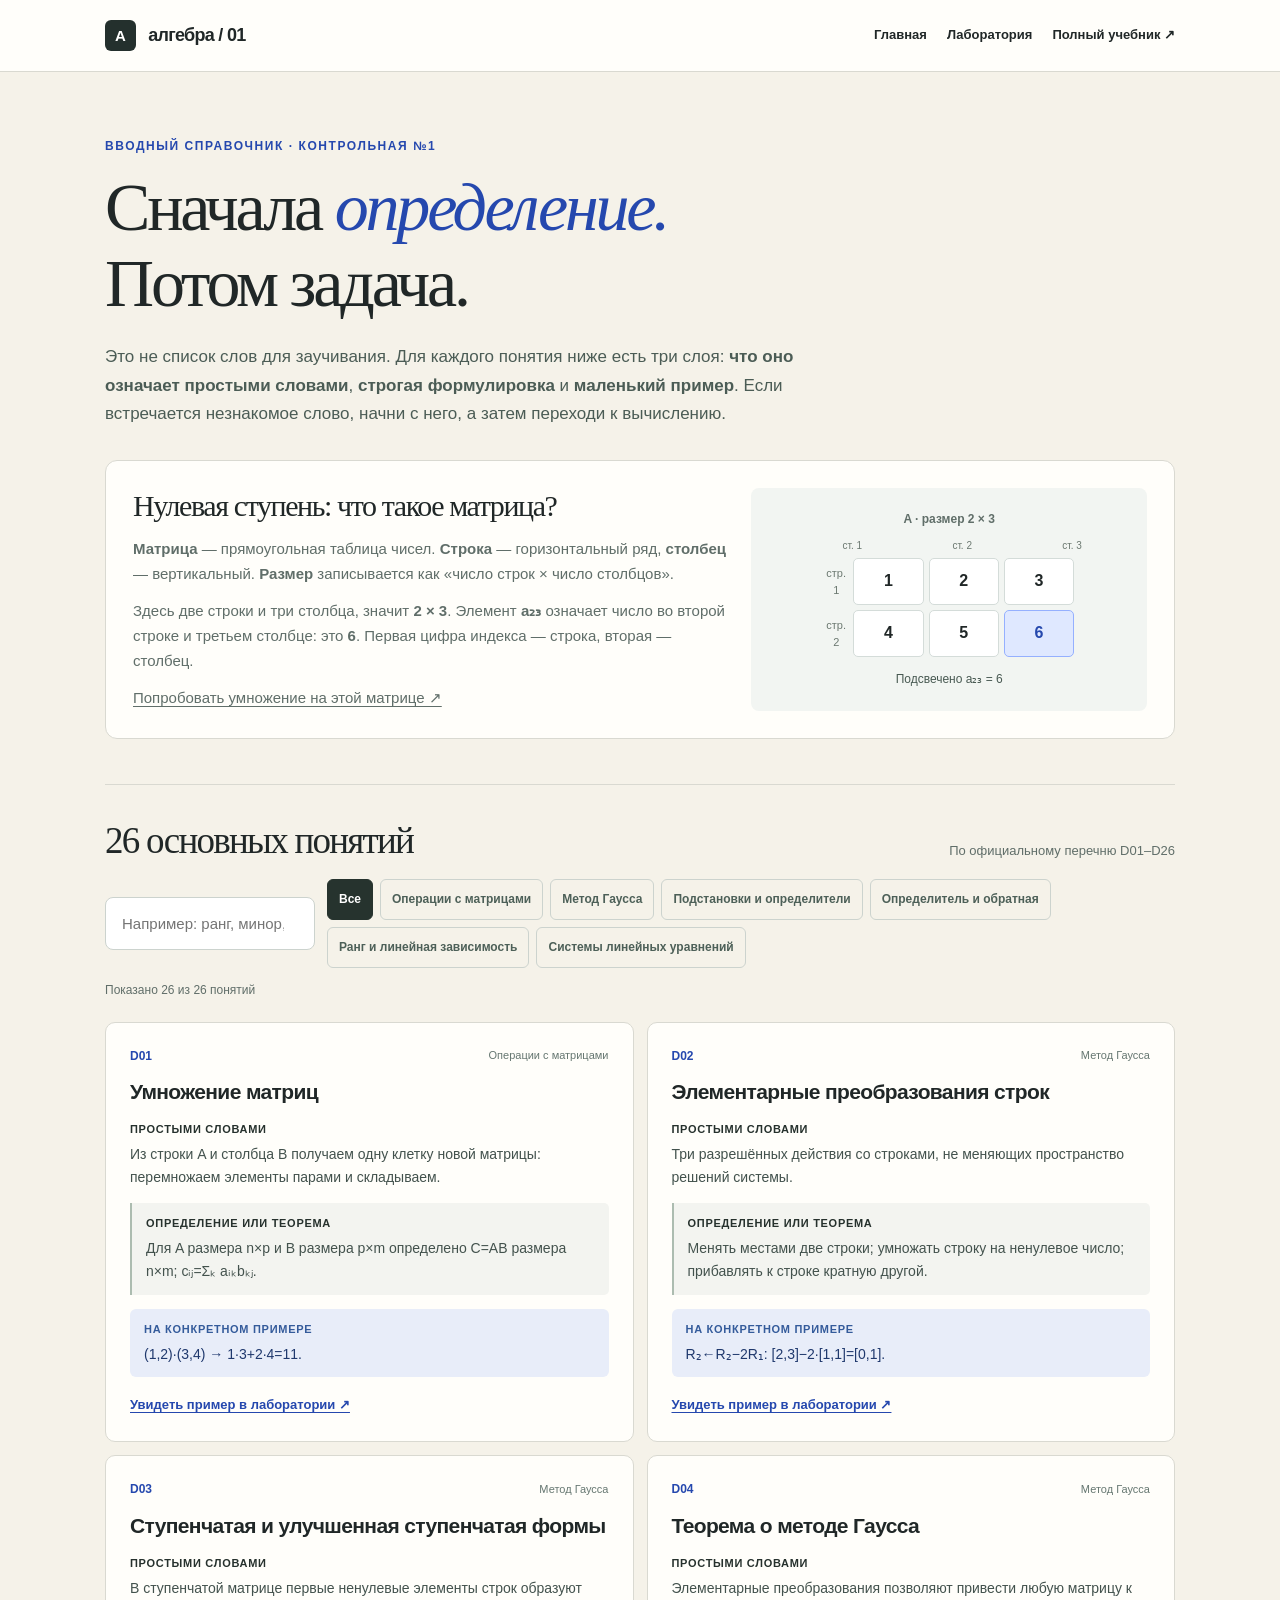
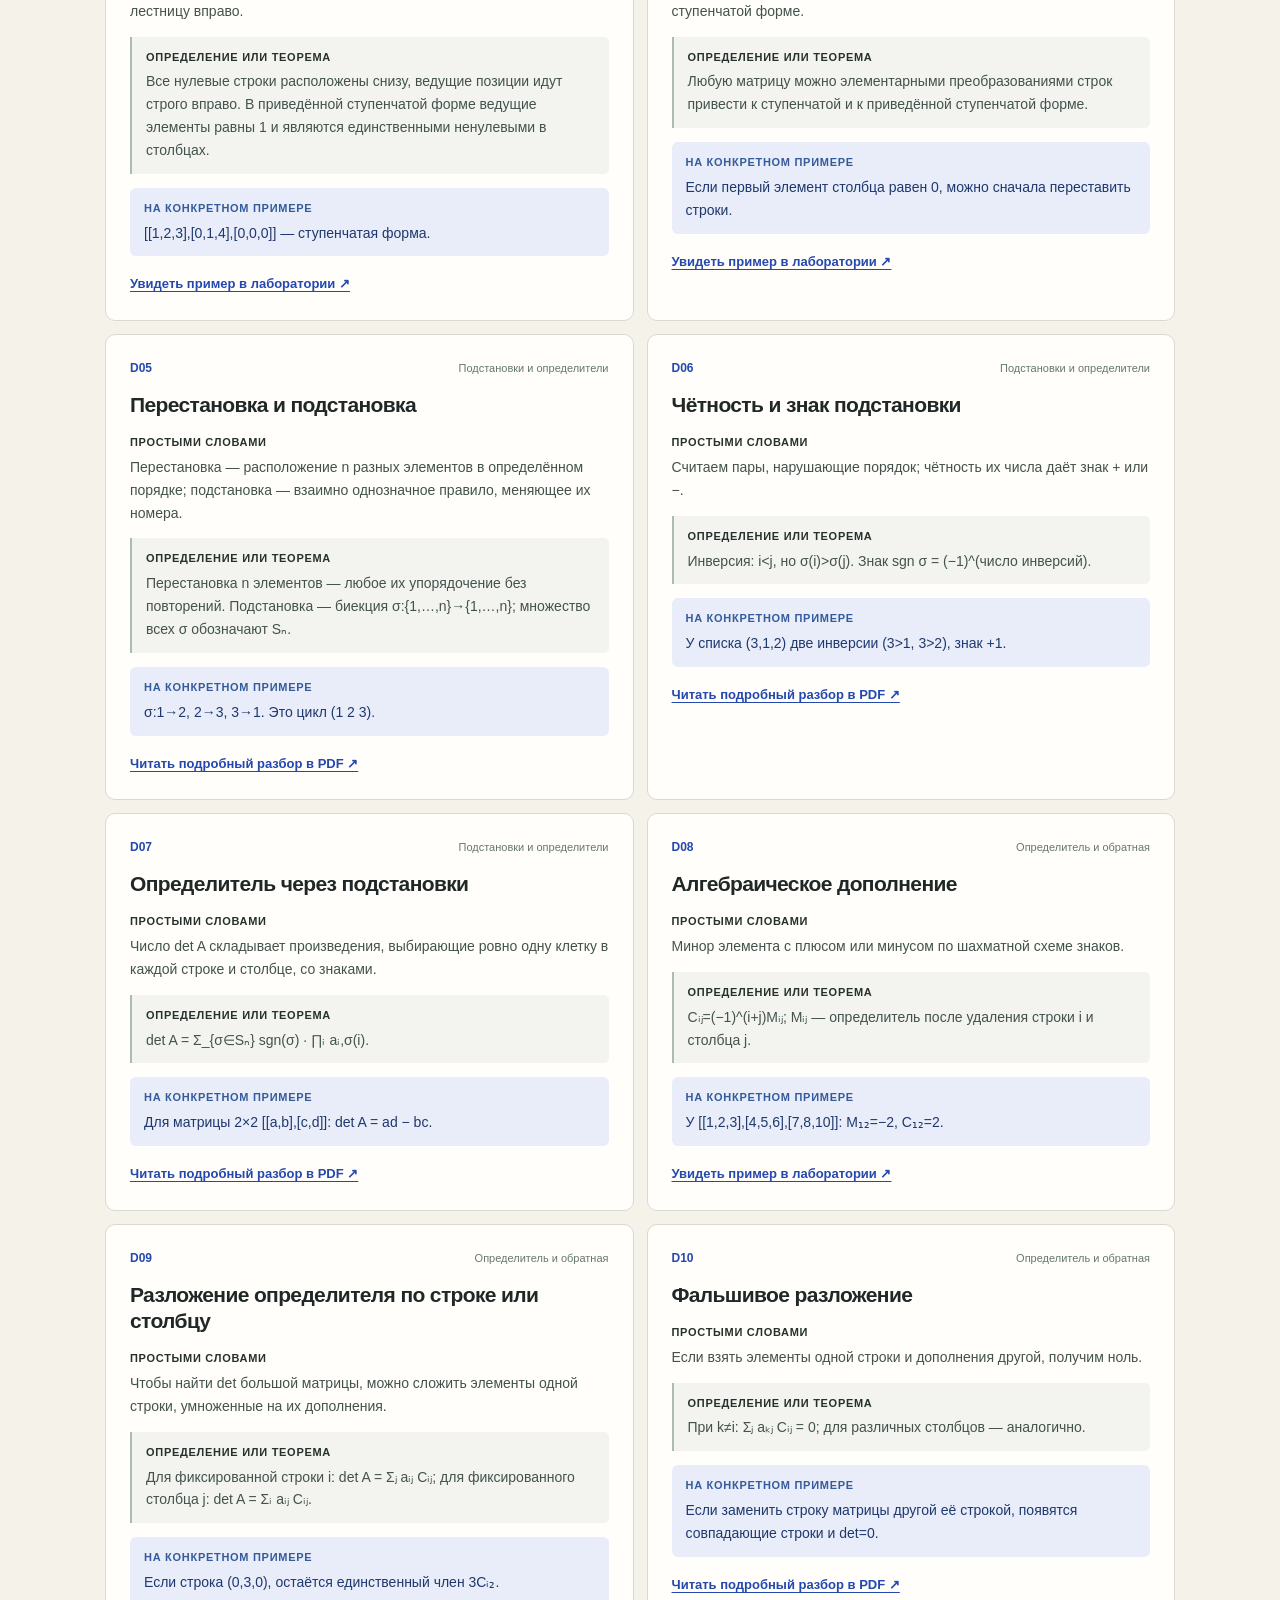
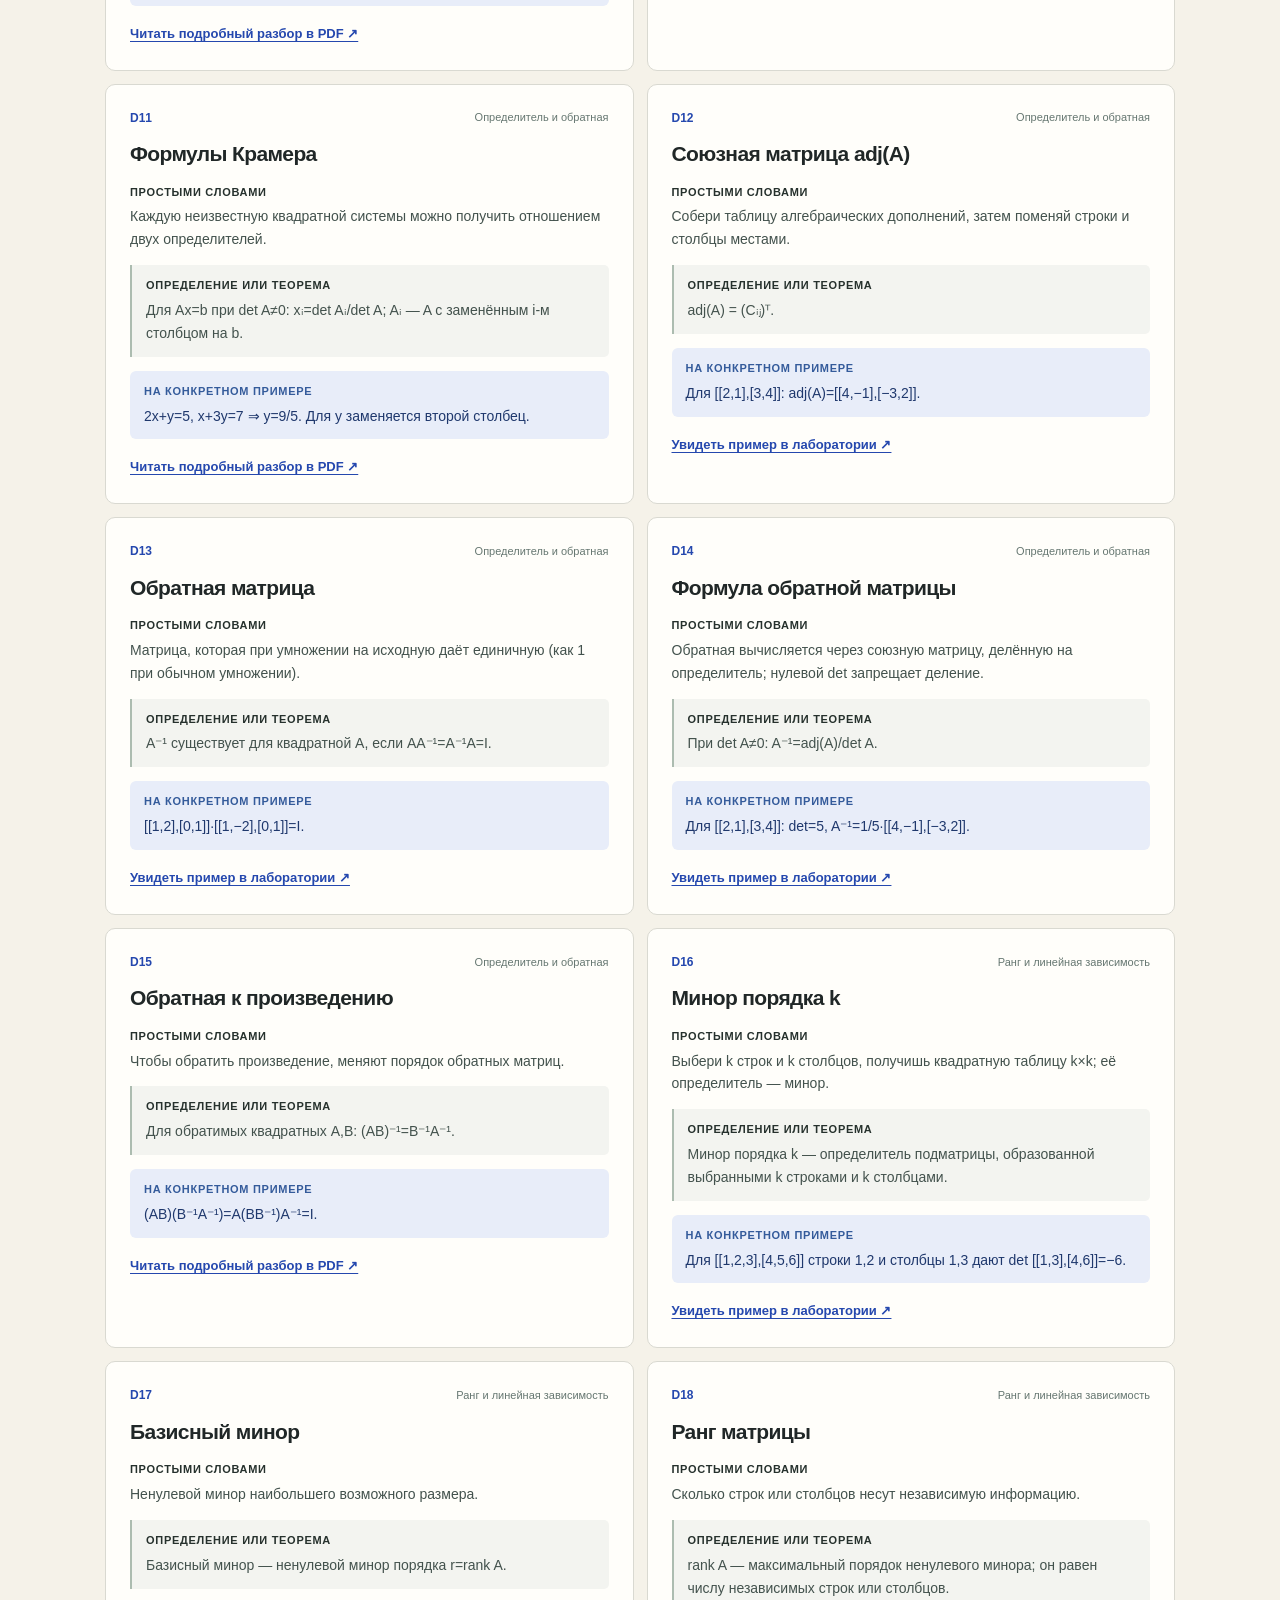
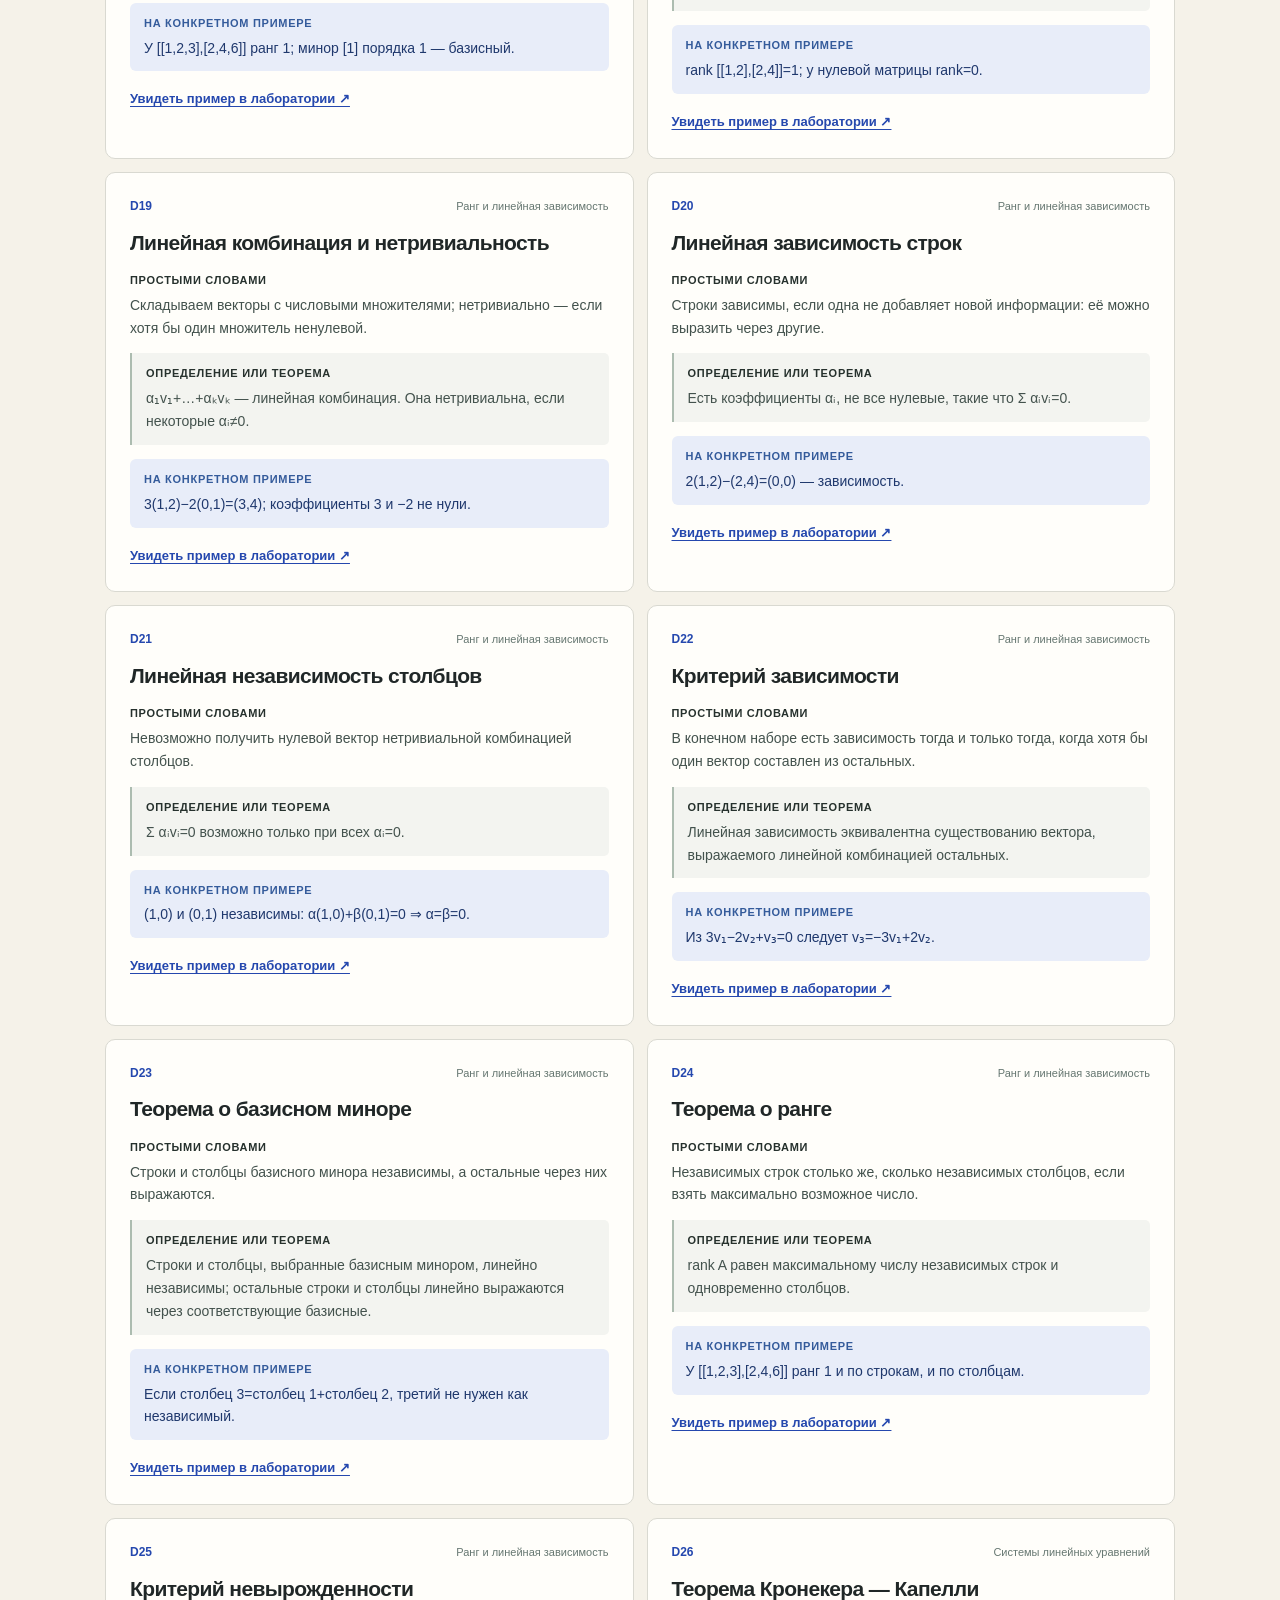
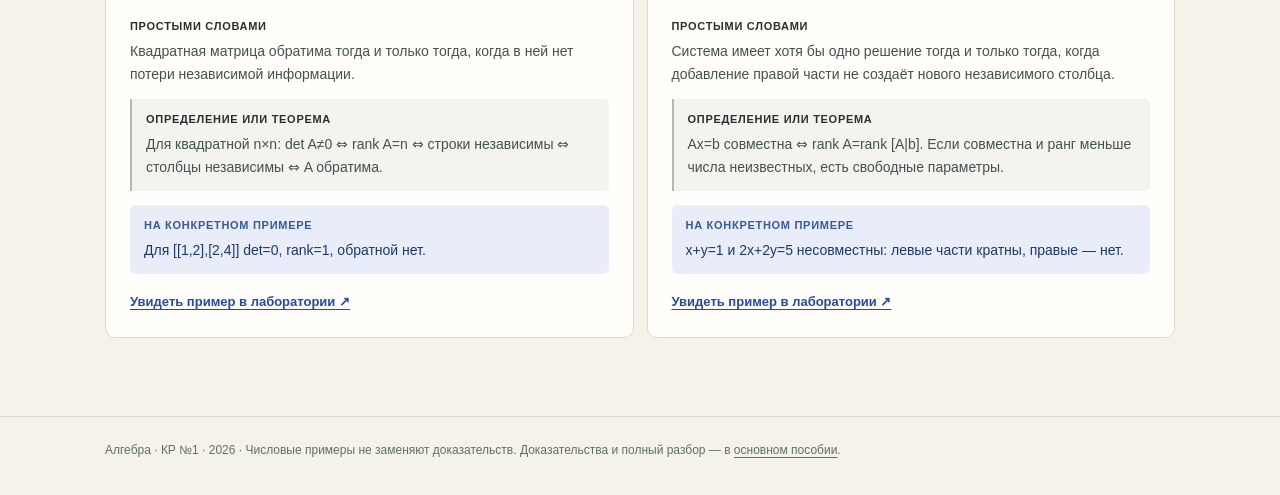
==== definitions.html @ 0fec8d2f "Teach definitions before examples in every algebra lesson" ====
<!doctype html>
<html lang="ru">
<head>
<meta charset="utf-8">
<meta name="viewport" content="width=device-width,initial-scale=1">
<meta name="theme-color" content="#f5f2e9">
<meta name="description" content="26 определений к первой контрольной по алгебре: строгие формулировки, простые объяснения, числовые примеры и ссылки на интерактивные упражнения.">
<title>26 определений по алгебре · Наглядно</title>
<link rel="icon" href="./favicon.svg" type="image/svg+xml">
<style>
:root{--bg:#f5f2e9;--paper:#fffefa;--ink:#202727;--muted:#606e69;--line:#d9d9d1;--blue:#2548ae}
*{box-sizing:border-box}html{scroll-behavior:smooth;scroll-padding-top:25px}body{margin:0;background:var(--bg);color:var(--ink);font:16px/1.55 -apple-system,BlinkMacSystemFont,"Segoe UI",Arial,sans-serif;-webkit-font-smoothing:antialiased}
a{color:inherit;text-underline-offset:3px}button,input{font:inherit}button:focus-visible,input:focus-visible,a:focus-visible{outline:3px solid #e99f36;outline-offset:3px}
.container{max-width:1130px;padding:0 30px;margin:auto}
nav{border-bottom:1px solid var(--line);background:var(--paper)}.nav-inner{min-height:71px;display:flex;justify-content:space-between;align-items:center;gap:14px}
.logo{font-size:18px;font-weight:800;letter-spacing:-.04em;text-decoration:none}.logo b{display:inline-grid;place-items:center;background:#24302d;color:white;border-radius:6px;width:31px;height:31px;margin-right:8px;font-size:15px;letter-spacing:0}
.links{display:flex;align-items:center;gap:20px;font-size:13px;font-weight:650}.links a{text-decoration:none}.links a:hover{text-decoration:underline}
.hero{padding:65px 0 45px;border-bottom:1px solid var(--line)}.kicker{font-size:12px;letter-spacing:.13em;text-transform:uppercase;color:var(--blue);font-weight:850;margin-bottom:13px}h1,h2{font-family:Georgia,"Times New Roman",serif;font-weight:500;letter-spacing:-.047em;line-height:1.13}h1{font-size:clamp(41px,5.5vw,68px);margin:0 0 21px}h1 em{color:var(--blue)}.hero p{max-width:760px;margin:0;color:#4b5c55;font-size:17px;line-height:1.67}
.start{display:grid;grid-template-columns:1.2fr .8fr;gap:25px;align-items:center;margin:32px 0 0;padding:27px;background:var(--paper);border:1px solid var(--line);border-radius:12px}
.start h2{font-size:30px;margin:0 0 13px}.start p{color:var(--muted);margin:0 0 12px;font-size:15px}.start p:last-child{margin:0}
.mini{background:#f2f5f2;padding:22px;border-radius:8px;text-align:center}.mini-label{font-size:12px;color:var(--muted);margin-bottom:9px;font-weight:700}
.columns{font-size:10px;color:#6c7971;display:grid;grid-template-columns:repeat(3,1fr);margin-left:26px;margin-bottom:5px;gap:4px}
.demo-matrix{display:grid;grid-template-columns:24px repeat(3,minmax(37px,1fr));gap:5px;align-items:center;max-width:250px;margin:auto}
.demo-matrix .rowlabel{font-size:11px;color:#6c7971}.demo-matrix .cell{background:#fff;border:1px solid #d4dcd9;border-radius:5px;padding:10px 7px;font-weight:800;text-align:center}
.demo-matrix .cell.active{background:#dfe8ff;color:var(--blue);border-color:#95b0ff}.mini-note{font-size:12px;color:#485952;margin-top:13px}
.info{padding:35px 0 17px}.info-head{display:flex;align-items:end;justify-content:space-between;gap:20px;margin-bottom:18px}
.info-head h2{font-size:37px;margin:0}.info-head span{font-size:13px;color:var(--muted)}.toolbar{display:grid;grid-template-columns:minmax(210px,1fr) auto;gap:12px;align-items:center}
.search{background:#fff;border:1px solid #ccd3ce;border-radius:8px;padding:14px 16px;width:100%;font-size:15px}
.filter{display:flex;gap:7px;flex-wrap:wrap}.filter button{border:1px solid #ccd3ce;color:#4d6058;background:transparent;font-size:12px;font-weight:700;border-radius:6px;padding:10px 11px;cursor:pointer}
.filter button.active{background:#26332e;color:white;border-color:#26332e}
.result{font-size:12px;color:var(--muted);min-height:24px;margin-top:13px}
.list{display:grid;grid-template-columns:repeat(2,minmax(0,1fr));gap:13px;padding-bottom:78px;align-items:stretch}
.def{border:1px solid var(--line);background:var(--paper);border-radius:10px;padding:24px;scroll-margin-top:23px}
.def .top{display:flex;justify-content:space-between;align-items:center;gap:10px;margin-bottom:14px}
.def .id{font-size:12px;font-weight:850;color:var(--blue)}.def .group{font-size:11px;color:#667771;text-align:right}
.def h3{font-size:21px;letter-spacing:-.03em;line-height:1.25;margin:0 0 16px}
.def p{font-size:14px;line-height:1.63;margin:0 0 14px;color:#43524d}
.def p:last-child{margin:0}
.def p b{display:block;color:#26312d;font-size:11px;letter-spacing:.065em;text-transform:uppercase;margin-bottom:4px}
.def .formal{padding:12px 14px;background:#f3f4f0;border-left:2px solid #acbcb0;border-radius:0 5px 5px 0}
.def .example{background:#e8edf9;color:#1f386d;border-radius:6px;padding:12px 14px;overflow-wrap:anywhere}
.def .example b{color:#345b9b}
.def a{font-size:13px;color:var(--blue);font-weight:700;display:inline-block;margin-top:4px}
.hidden{display:none!important}
.empty{padding:30px;text-align:center;color:var(--muted);grid-column:1/-1}
.foot{border-top:1px solid var(--line);padding:24px 0 35px;color:var(--muted);font-size:12px}
@media(max-width:1050px){.toolbar{grid-template-columns:1fr}.filter{overflow-x:auto;flex-wrap:nowrap;padding-bottom:4px}.filter button{white-space:nowrap}}
@media(max-width:700px){.container{padding:0 19px}.nav-inner{min-height:65px}.links{gap:10px;font-size:12px}.links a:last-child{display:none}.hero{padding:45px 0 35px}.hero p{font-size:15px}.start{grid-template-columns:1fr;padding:20px}.start h2{font-size:26px}.info-head{display:block}.info-head h2{font-size:32px}.list{grid-template-columns:1fr}.def{padding:22px 19px}}
@media(prefers-reduced-motion:reduce){html{scroll-behavior:auto}}
</style>
</head>
<body>
<nav aria-label="Навигация сайта"><div class="container nav-inner">
<a class="logo" href="./"><b>A</b> алгебра / 01</a>
<div class="links"><a href="./">Главная</a><a href="./lab.html#matrix">Лаборатория</a><a href="./assets/Algebra_KR1_2026_VISUAL.pdf" target="_blank" rel="noopener">Полный учебник ↗</a></div>
</div></nav>
<main>
<div class="container">
<section class="hero">
<div class="kicker">Вводный справочник · Контрольная №1</div>
<h1>Сначала <em>определение.</em><br>Потом задача.</h1>
<p>Это не список слов для заучивания. Для каждого понятия ниже есть три слоя: <strong>что оно означает простыми словами</strong>, <strong>строгая формулировка</strong> и <strong>маленький пример</strong>. Если встречается незнакомое слово, начни с него, а затем переходи к вычислению.</p>
<div class="start" id="before">
<div>
<h2>Нулевая ступень: что такое матрица?</h2>
<p><strong>Матрица</strong> — прямоугольная таблица чисел. <strong>Строка</strong> — горизонтальный ряд, <strong>столбец</strong> — вертикальный. <strong>Размер</strong> записывается как «число строк × число столбцов».</p>
<p>Здесь две строки и три столбца, значит <strong>2 × 3</strong>. Элемент <strong>a₂₃</strong> означает число во второй строке и третьем столбце: это <strong>6</strong>. Первая цифра индекса — строка, вторая — столбец.</p>
<p><a href="./lab.html#matrix">Попробовать умножение на этой матрице ↗</a></p>
</div>
<div class="mini">
<div class="mini-label">A · размер 2 × 3</div>
<div class="columns"><span>ст. 1</span><span>ст. 2</span><span>ст. 3</span></div>
<div class="demo-matrix">
<div class="rowlabel">стр. 1</div><div class="cell">1</div><div class="cell">2</div><div class="cell">3</div>
<div class="rowlabel">стр. 2</div><div class="cell">4</div><div class="cell">5</div><div class="cell active">6</div>
</div>
<div class="mini-note">Подсвечено a₂₃ = 6</div>
</div>
</div>
</section>
<section class="info" aria-labelledby="dict-title">
<div class="info-head"><h2 id="dict-title">26 основных понятий</h2><span>По официальному перечню D01–D26</span></div>
<div class="toolbar">
<label><span style="position:absolute;left:-10000px">Найти определение</span><input class="search" type="search" id="search" placeholder="Например: ранг, минор, Крамер или D12" autocomplete="off" aria-label="Найти определение"></label>
<div class="filter" id="filters" role="group" aria-label="Фильтр по темам"></div>
</div>
<div class="result" id="result" aria-live="polite"></div>
</section>
<div id="definitions" class="list" aria-label="Список определений"></div>
</div>
</main>
<footer class="foot"><div class="container">Алгебра · КР №1 · 2026 · Числовые примеры не заменяют доказательств. Доказательства и полный разбор — в <a href="./assets/Algebra_KR1_2026_VISUAL.pdf">основном пособии</a>.</div></footer>
<script src="./theory.js"></script>
<script src="./glossary.js"></script>
</body></html>
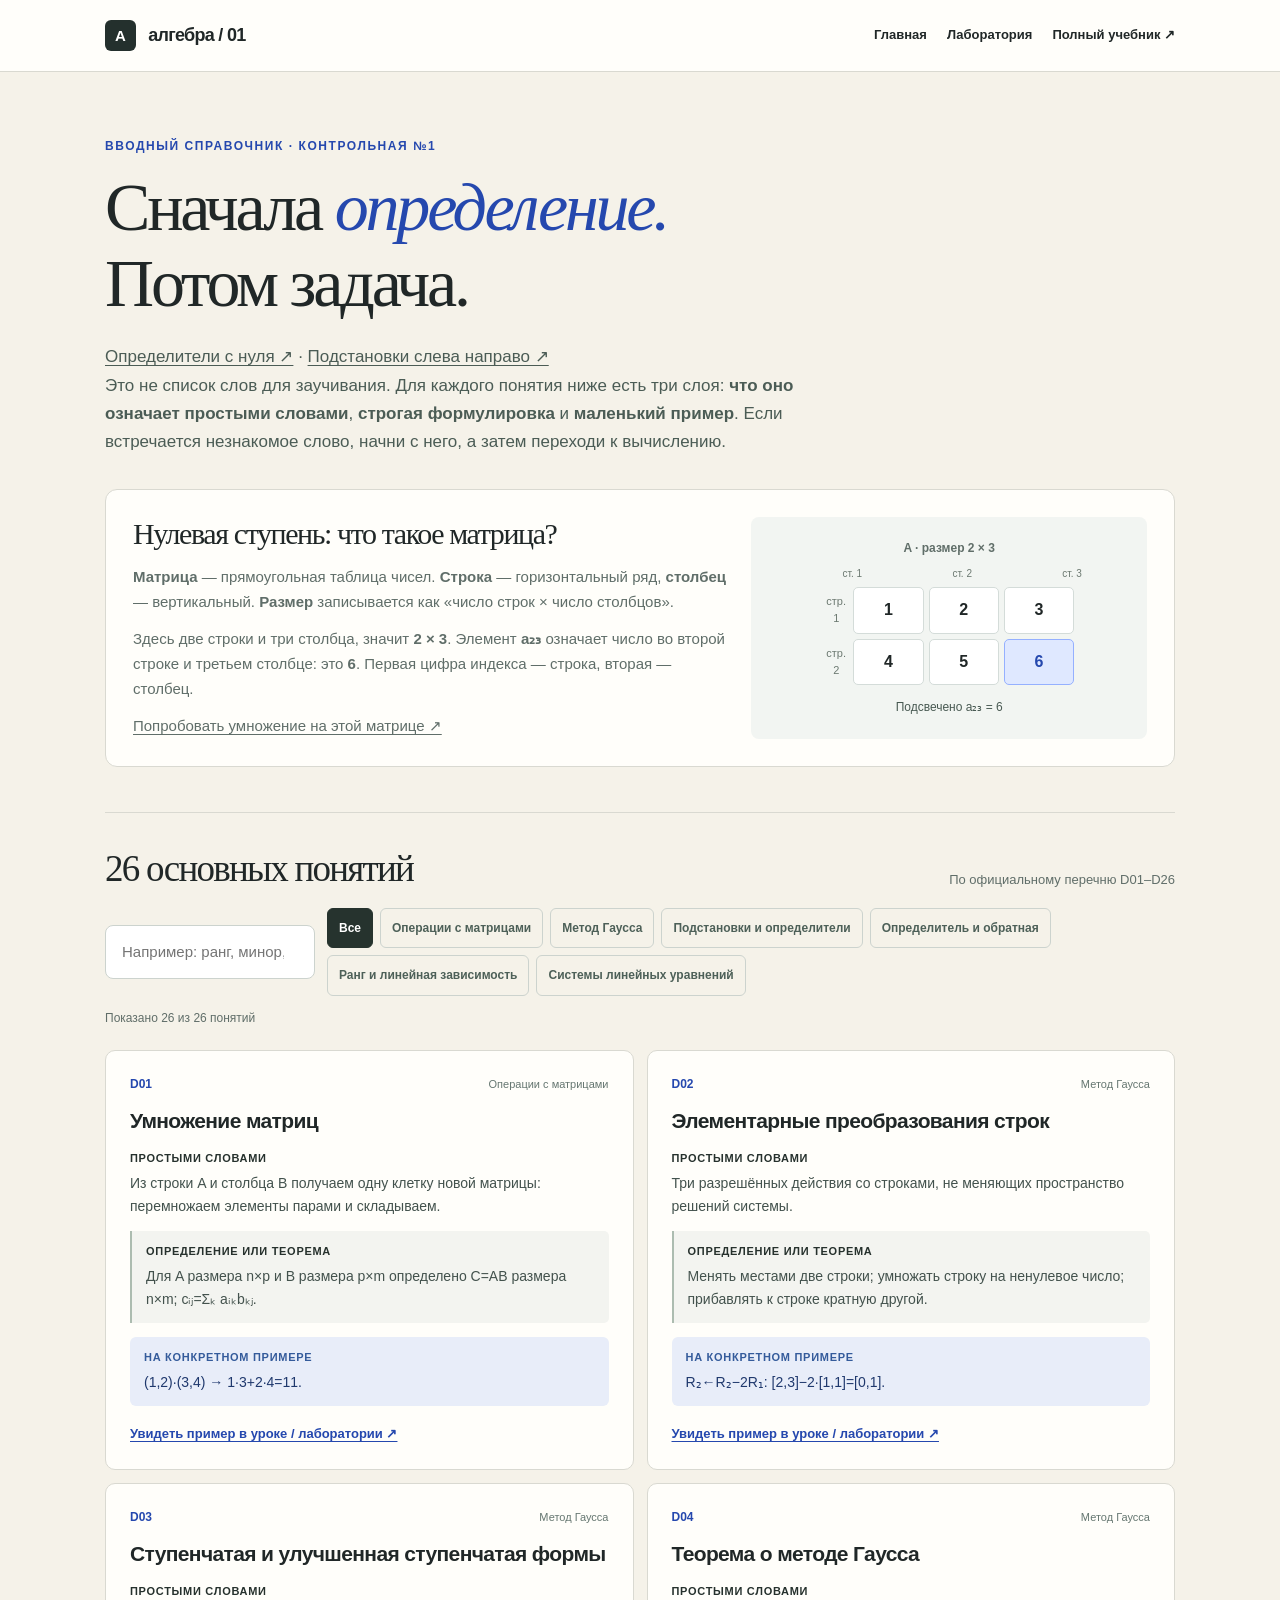
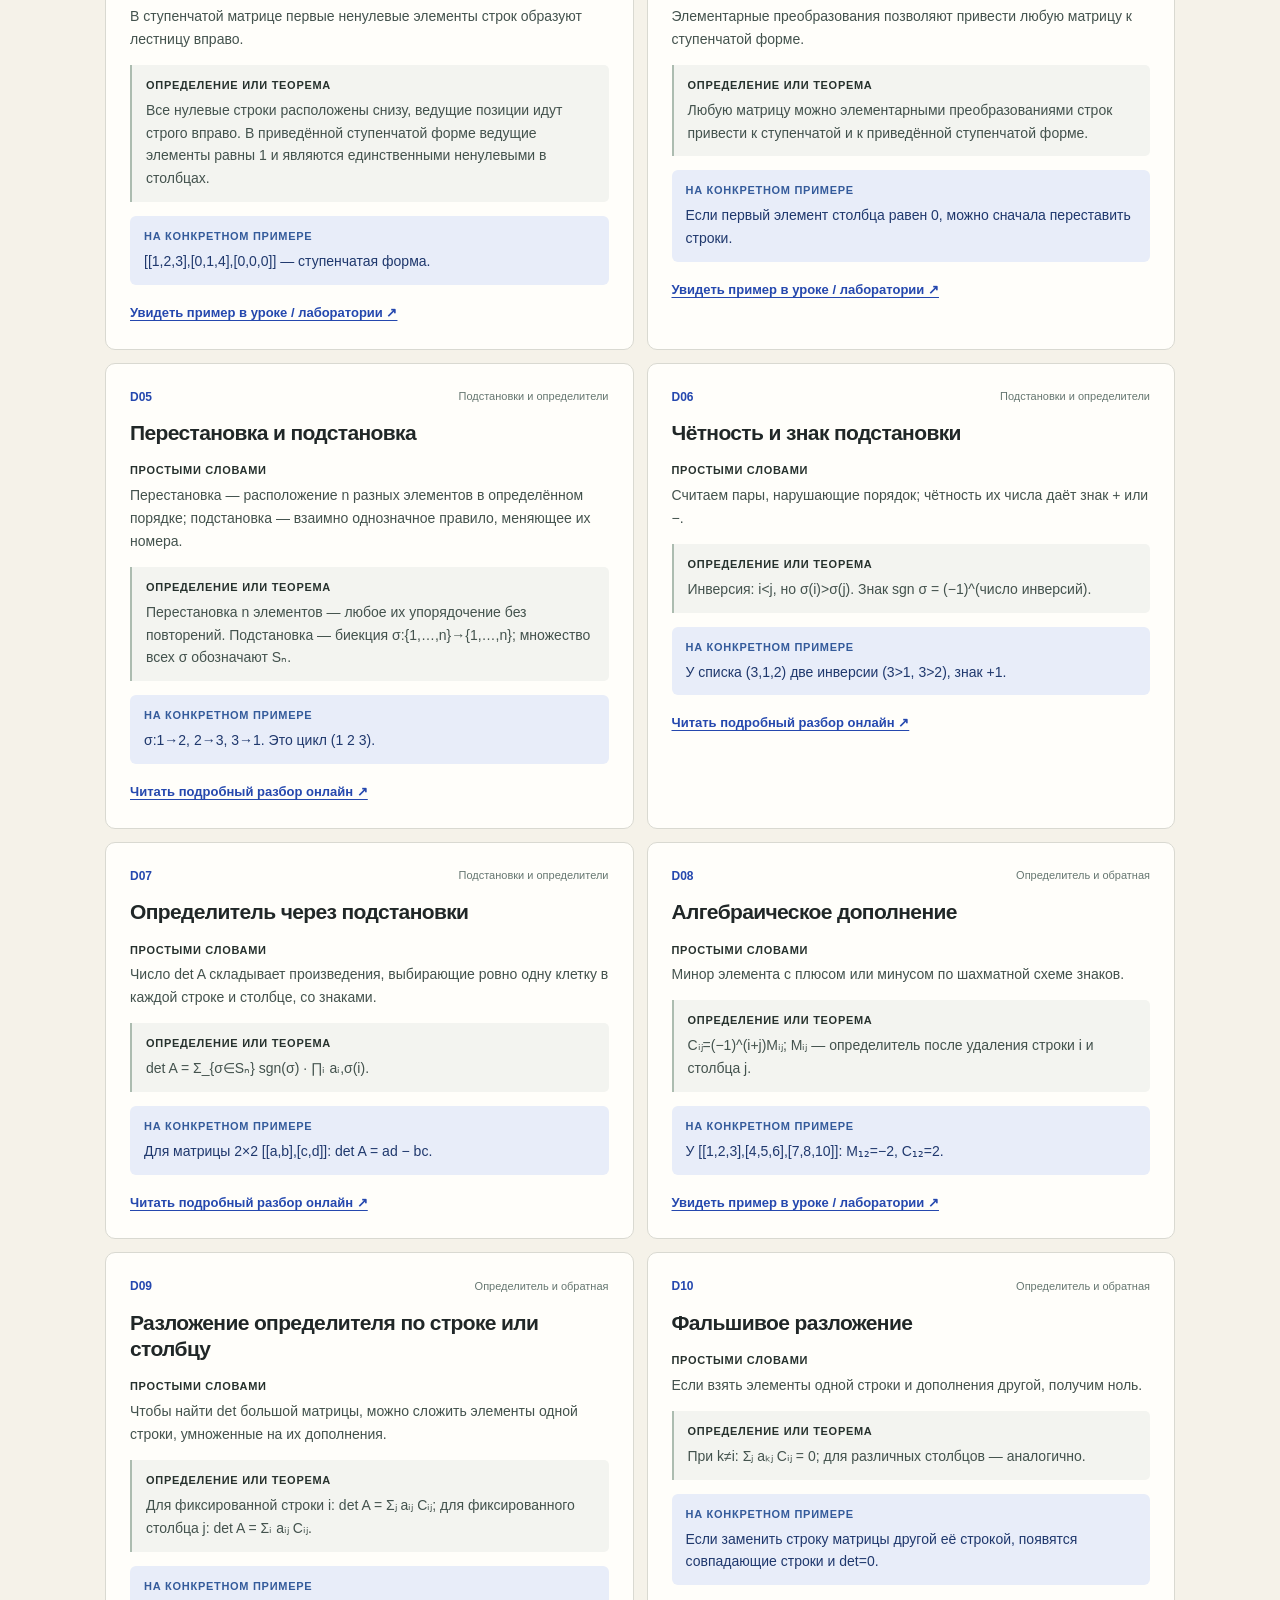
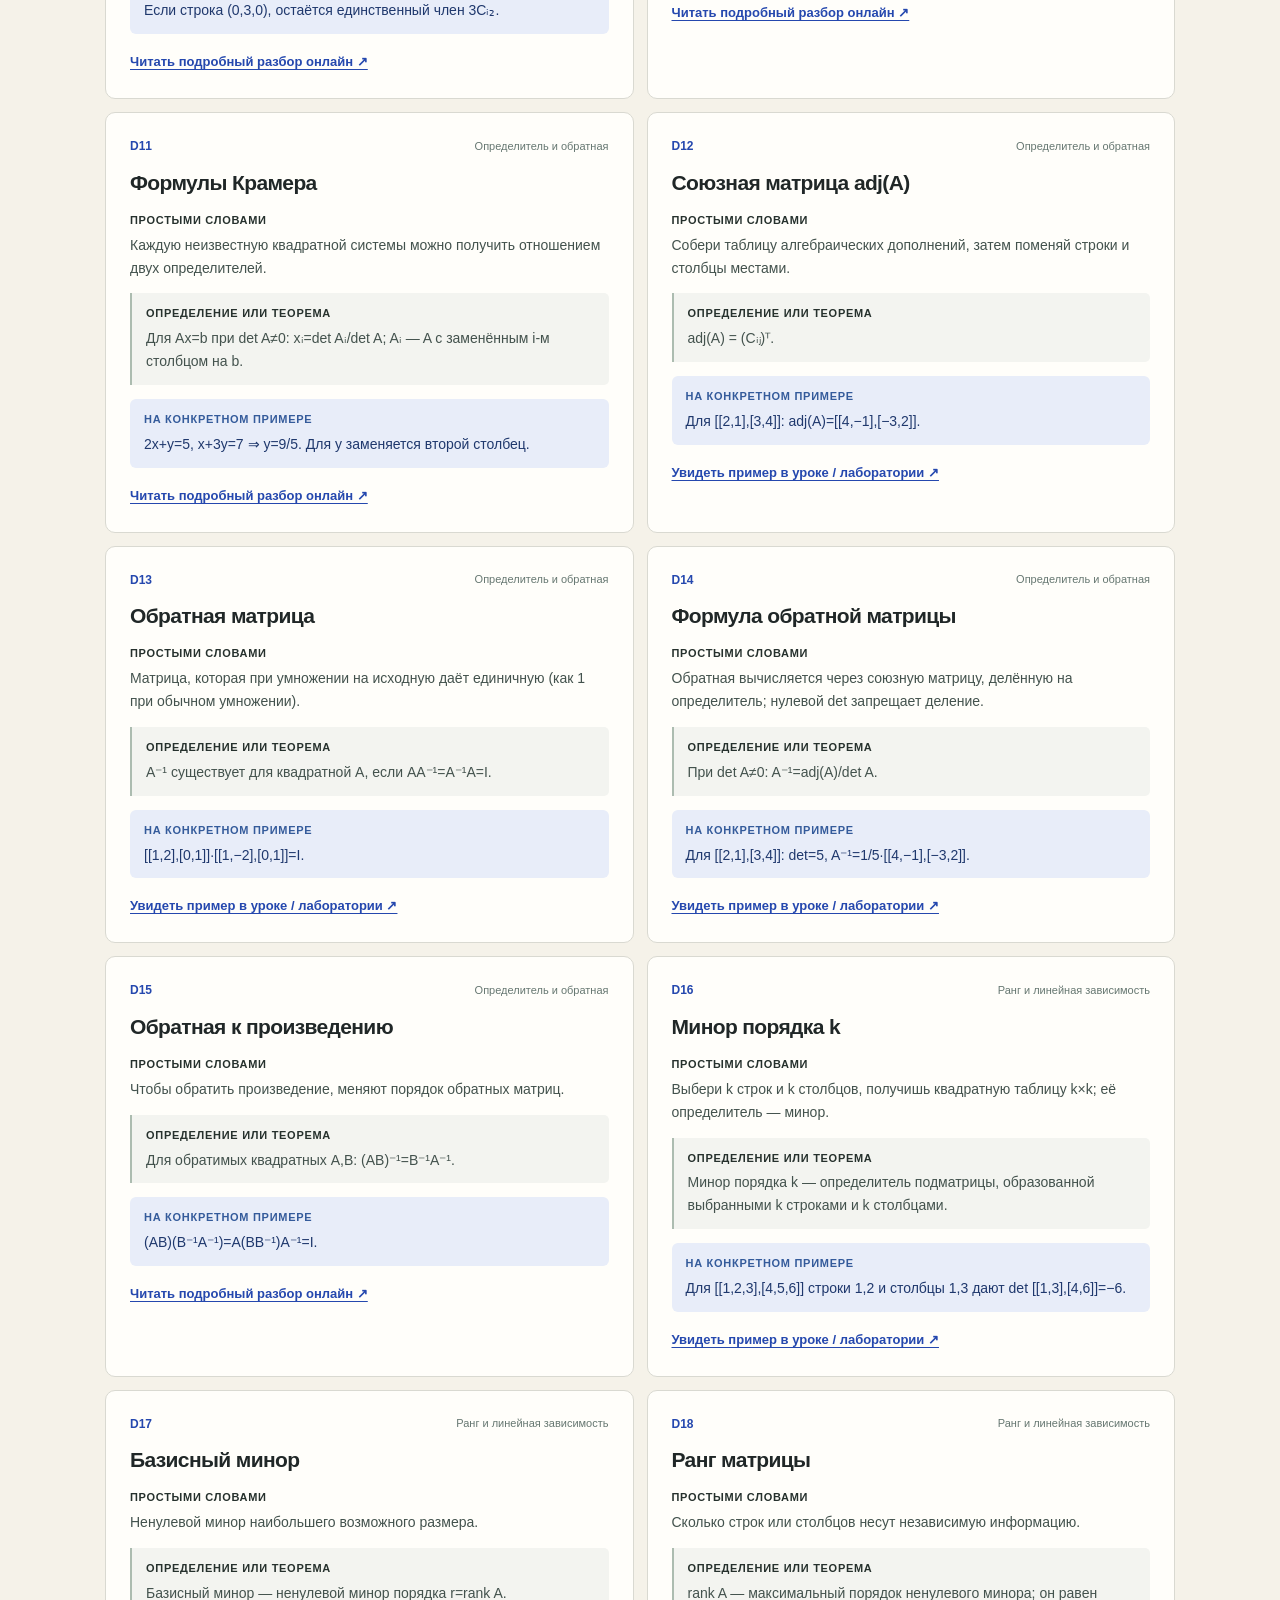
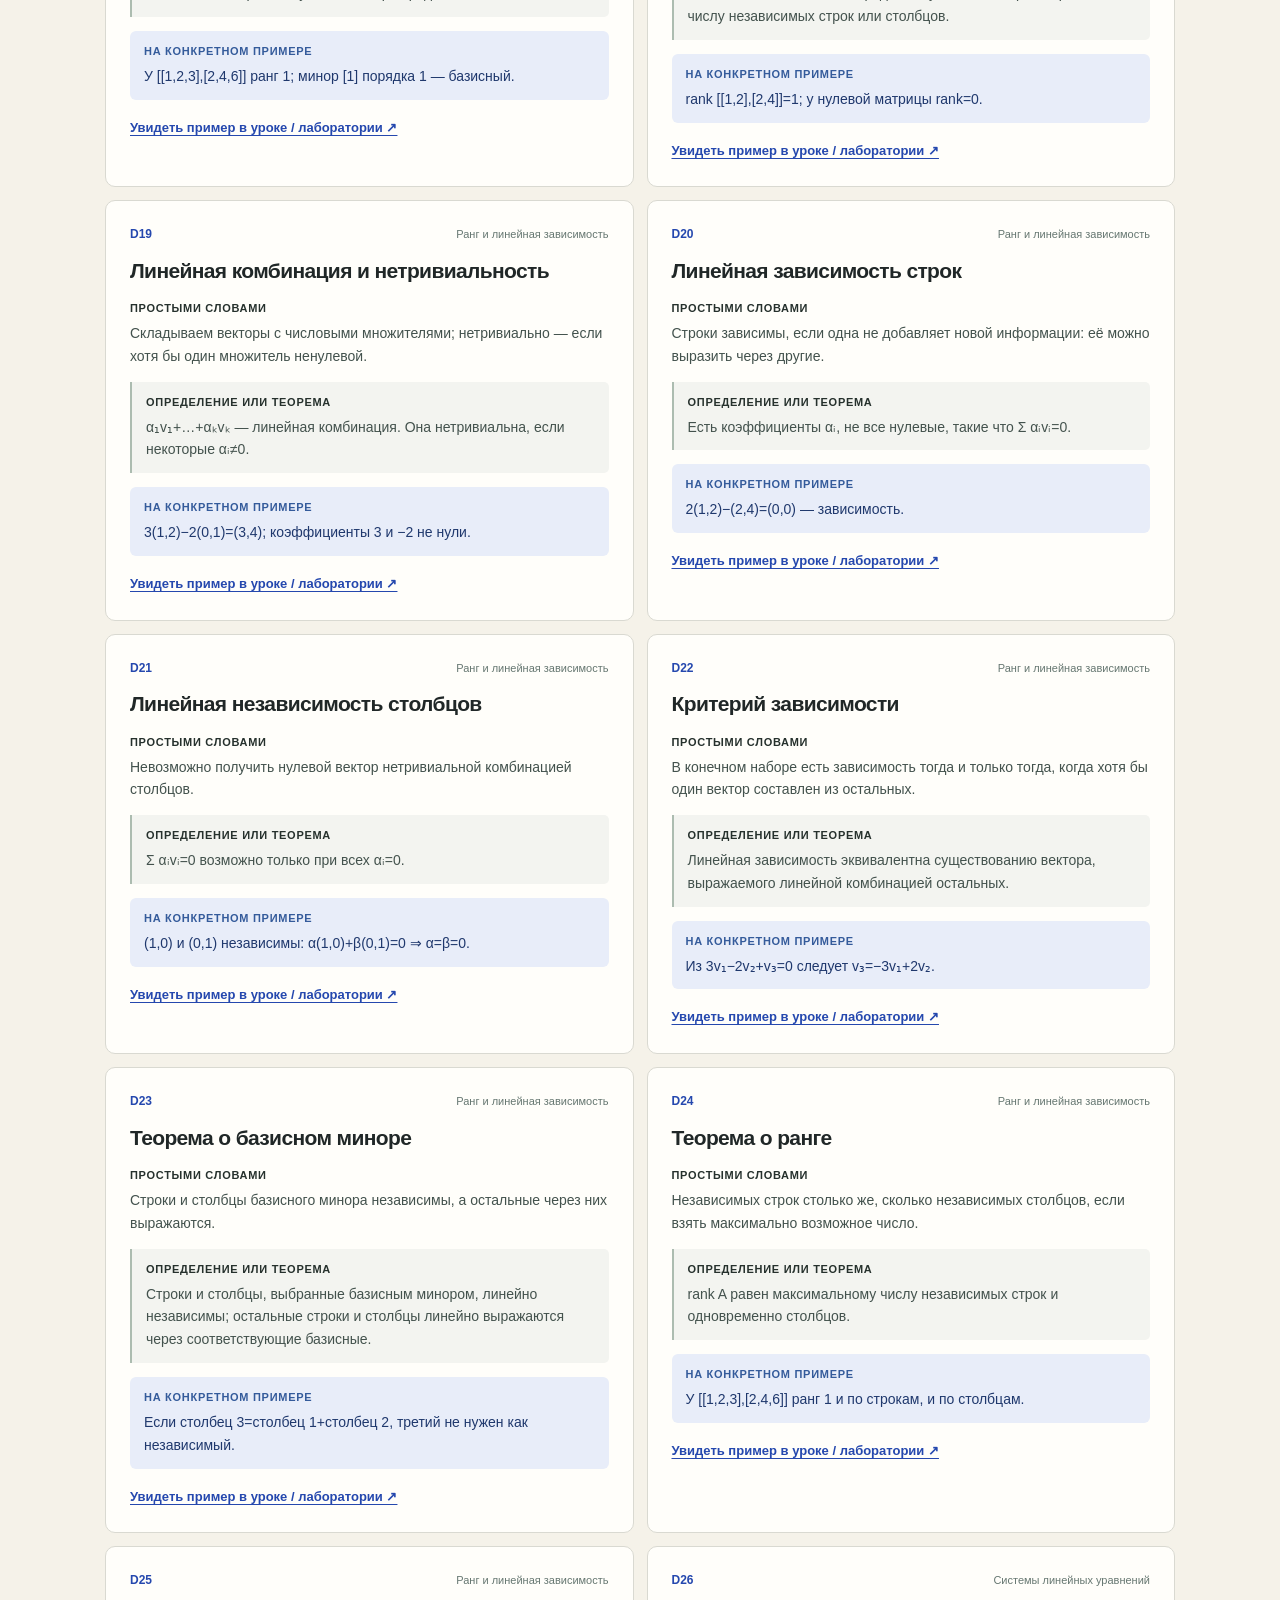
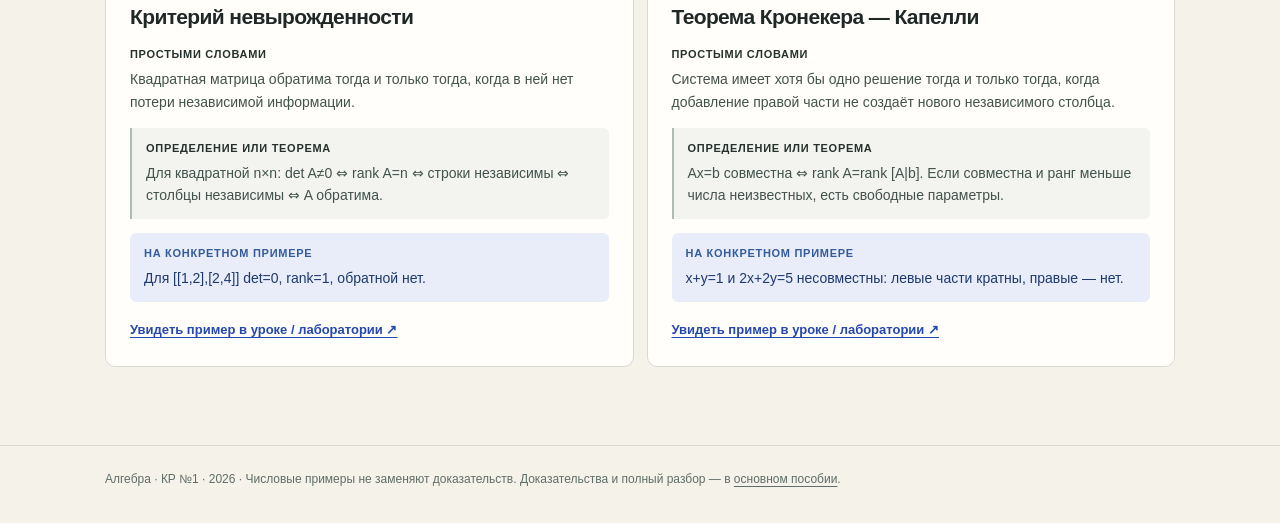
==== commit 07031e14: "Complete 62-topic algebra course and correct left-to-right permutations" ====
--- a/definitions.html
+++ b/definitions.html
@@ -52,14 +52,14 @@
 <body>
 <nav aria-label="Навигация сайта"><div class="container nav-inner">
 <a class="logo" href="./"><b>A</b> алгебра / 01</a>
-<div class="links"><a href="./">Главная</a><a href="./lab.html#matrix">Лаборатория</a><a href="./assets/Algebra_KR1_2026_VISUAL.pdf" target="_blank" rel="noopener">Полный учебник ↗</a></div>
+<div class="links"><a href="./">Главная</a><a href="./lab.html#matrix">Лаборатория</a><a href="./textbook.html">Полный учебник ↗</a></div>
 </div></nav>
 <main>
 <div class="container">
 <section class="hero">
 <div class="kicker">Вводный справочник · Контрольная №1</div>
 <h1>Сначала <em>определение.</em><br>Потом задача.</h1>
-<p>Это не список слов для заучивания. Для каждого понятия ниже есть три слоя: <strong>что оно означает простыми словами</strong>, <strong>строгая формулировка</strong> и <strong>маленький пример</strong>. Если встречается незнакомое слово, начни с него, а затем переходи к вычислению.</p>
+<p><a href="./determinants.html">Определители с нуля ↗</a> · <a href="./permutations.html">Подстановки слева направо ↗</a></p><p>Это не список слов для заучивания. Для каждого понятия ниже есть три слоя: <strong>что оно означает простыми словами</strong>, <strong>строгая формулировка</strong> и <strong>маленький пример</strong>. Если встречается незнакомое слово, начни с него, а затем переходи к вычислению.</p>
 <div class="start" id="before">
 <div>
 <h2>Нулевая ступень: что такое матрица?</h2>
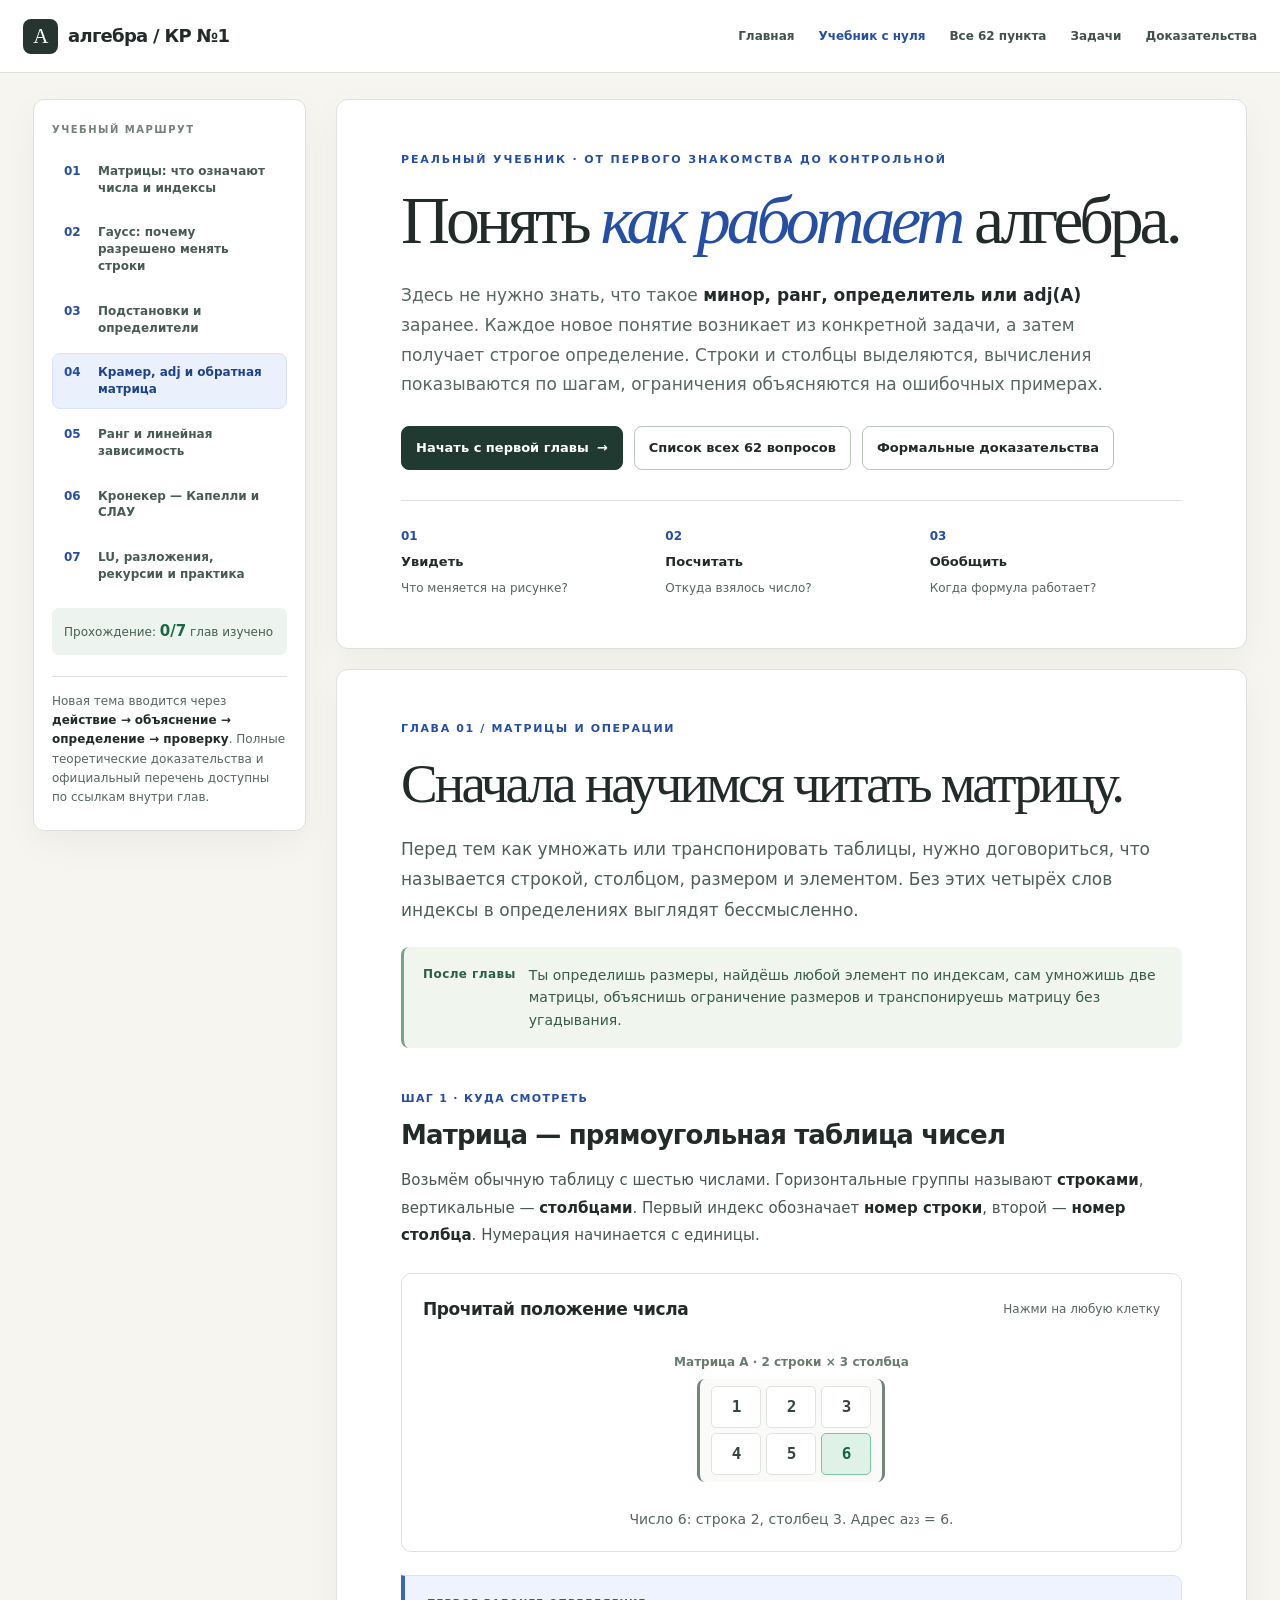
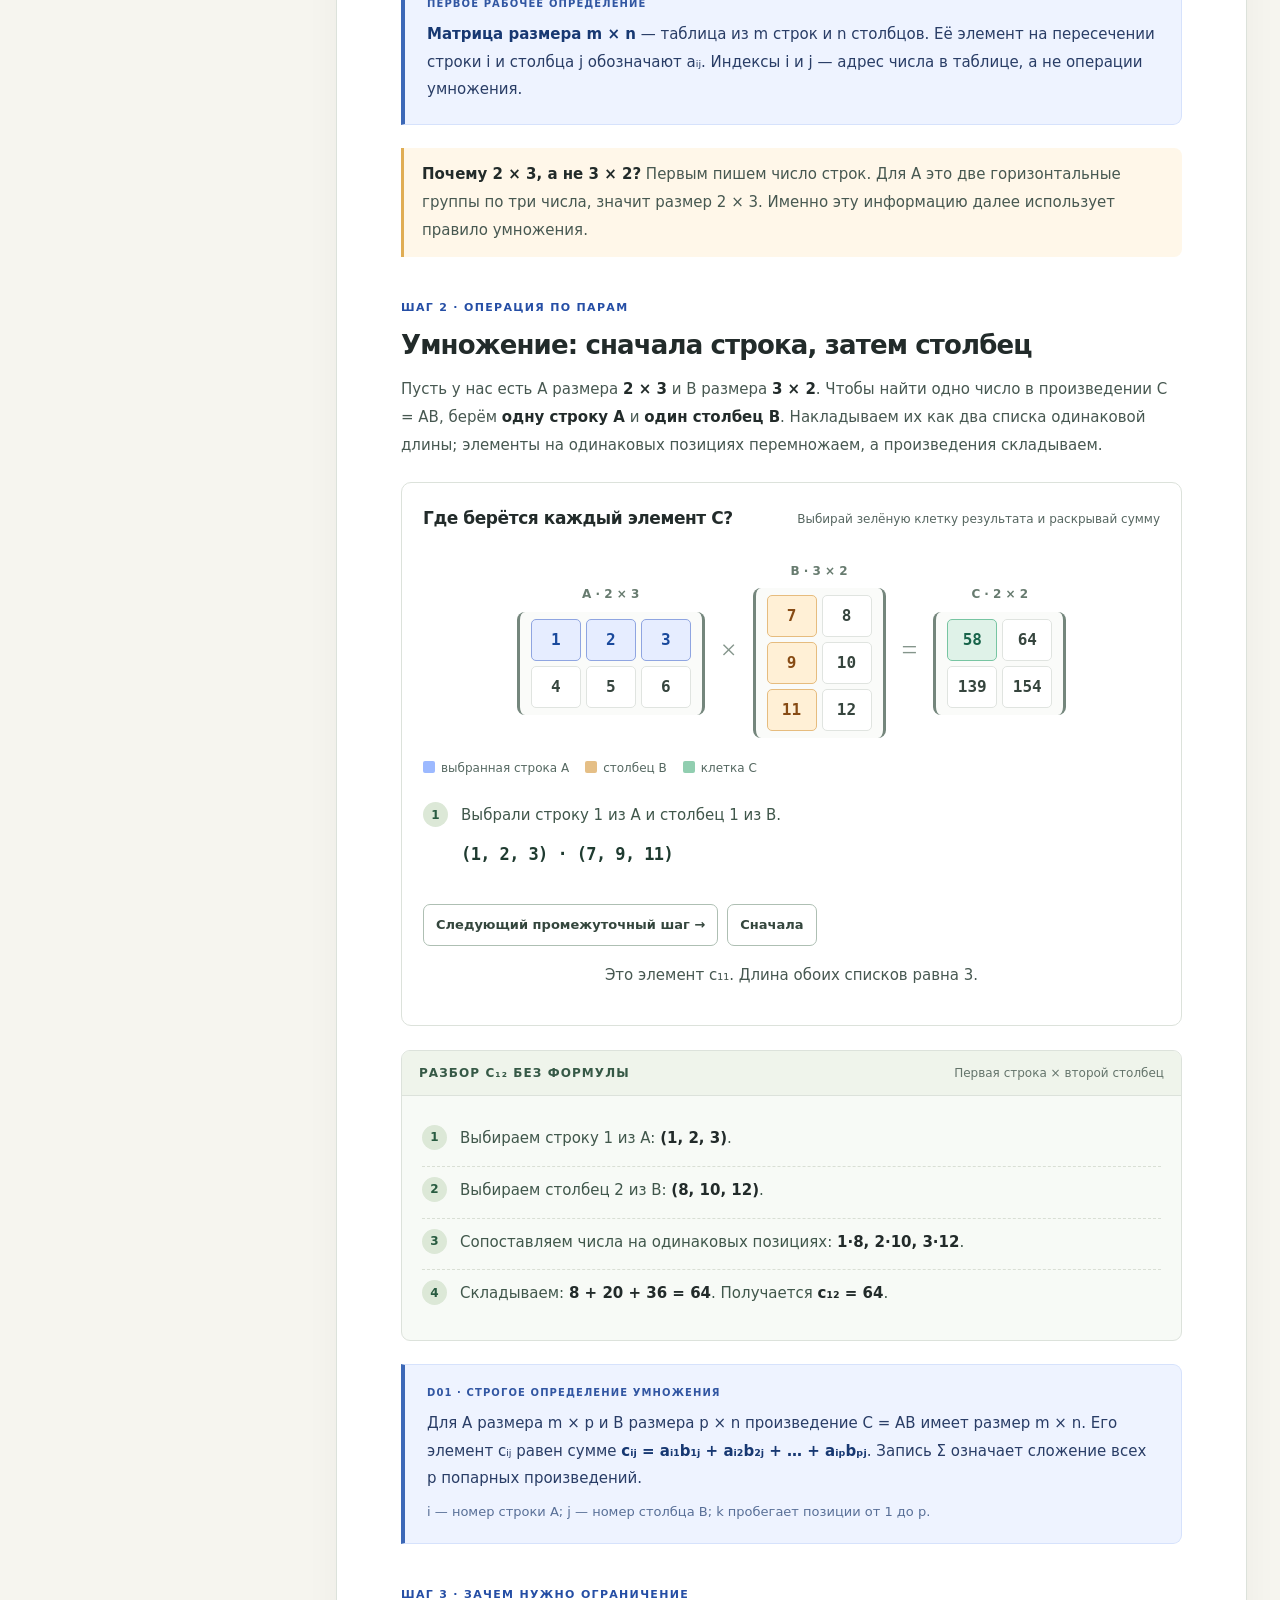
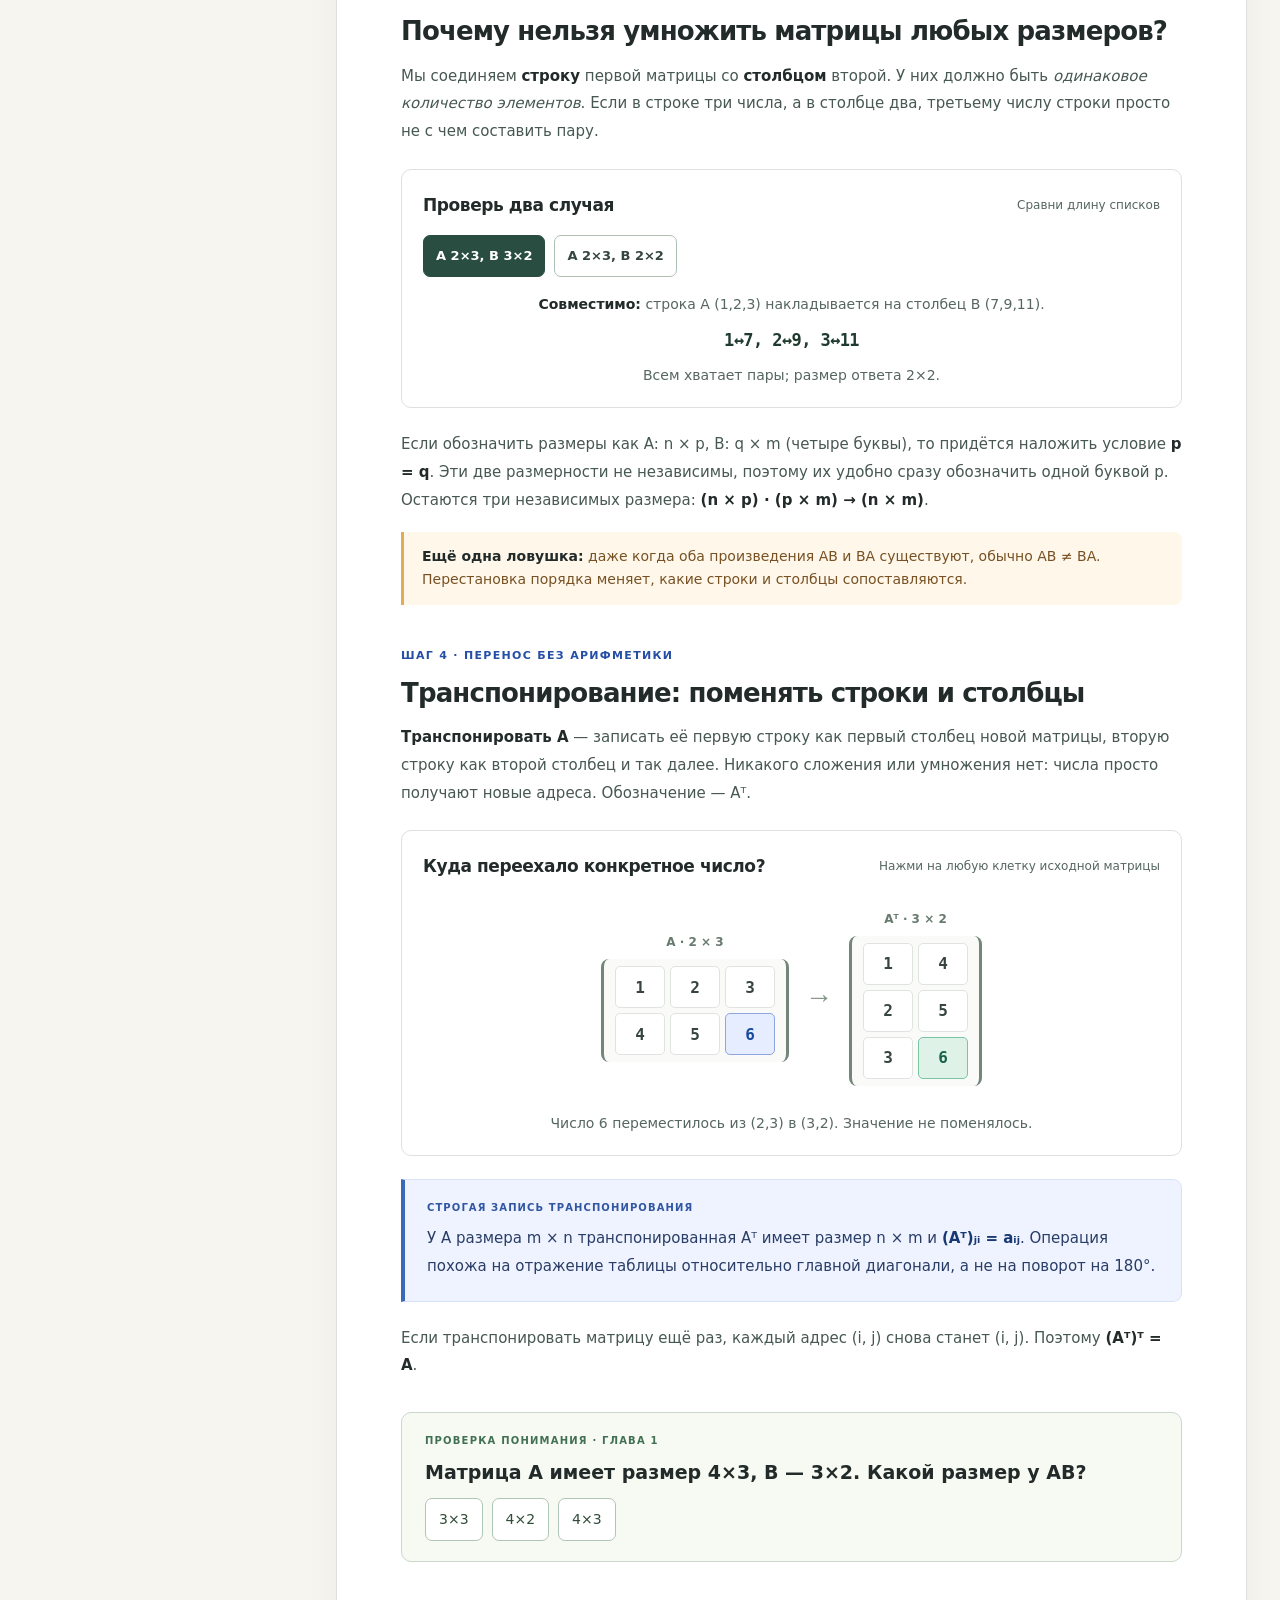
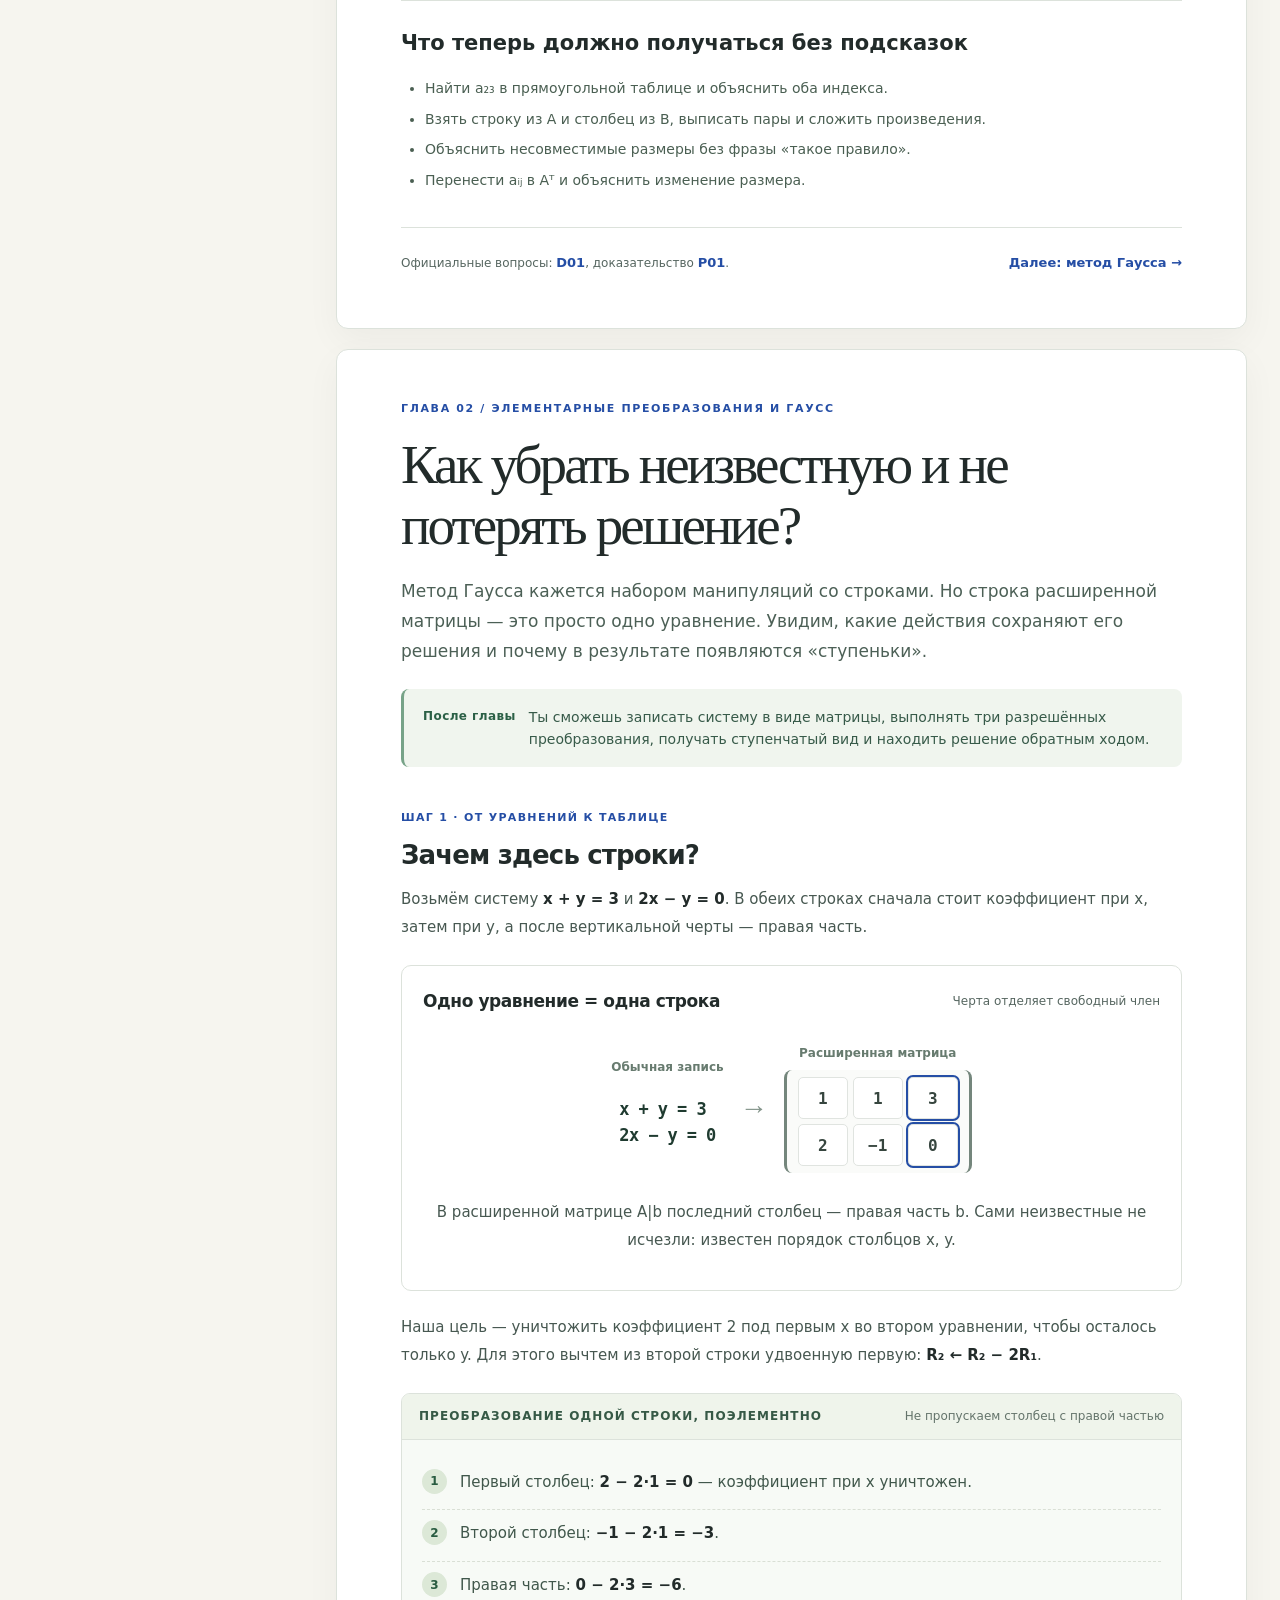
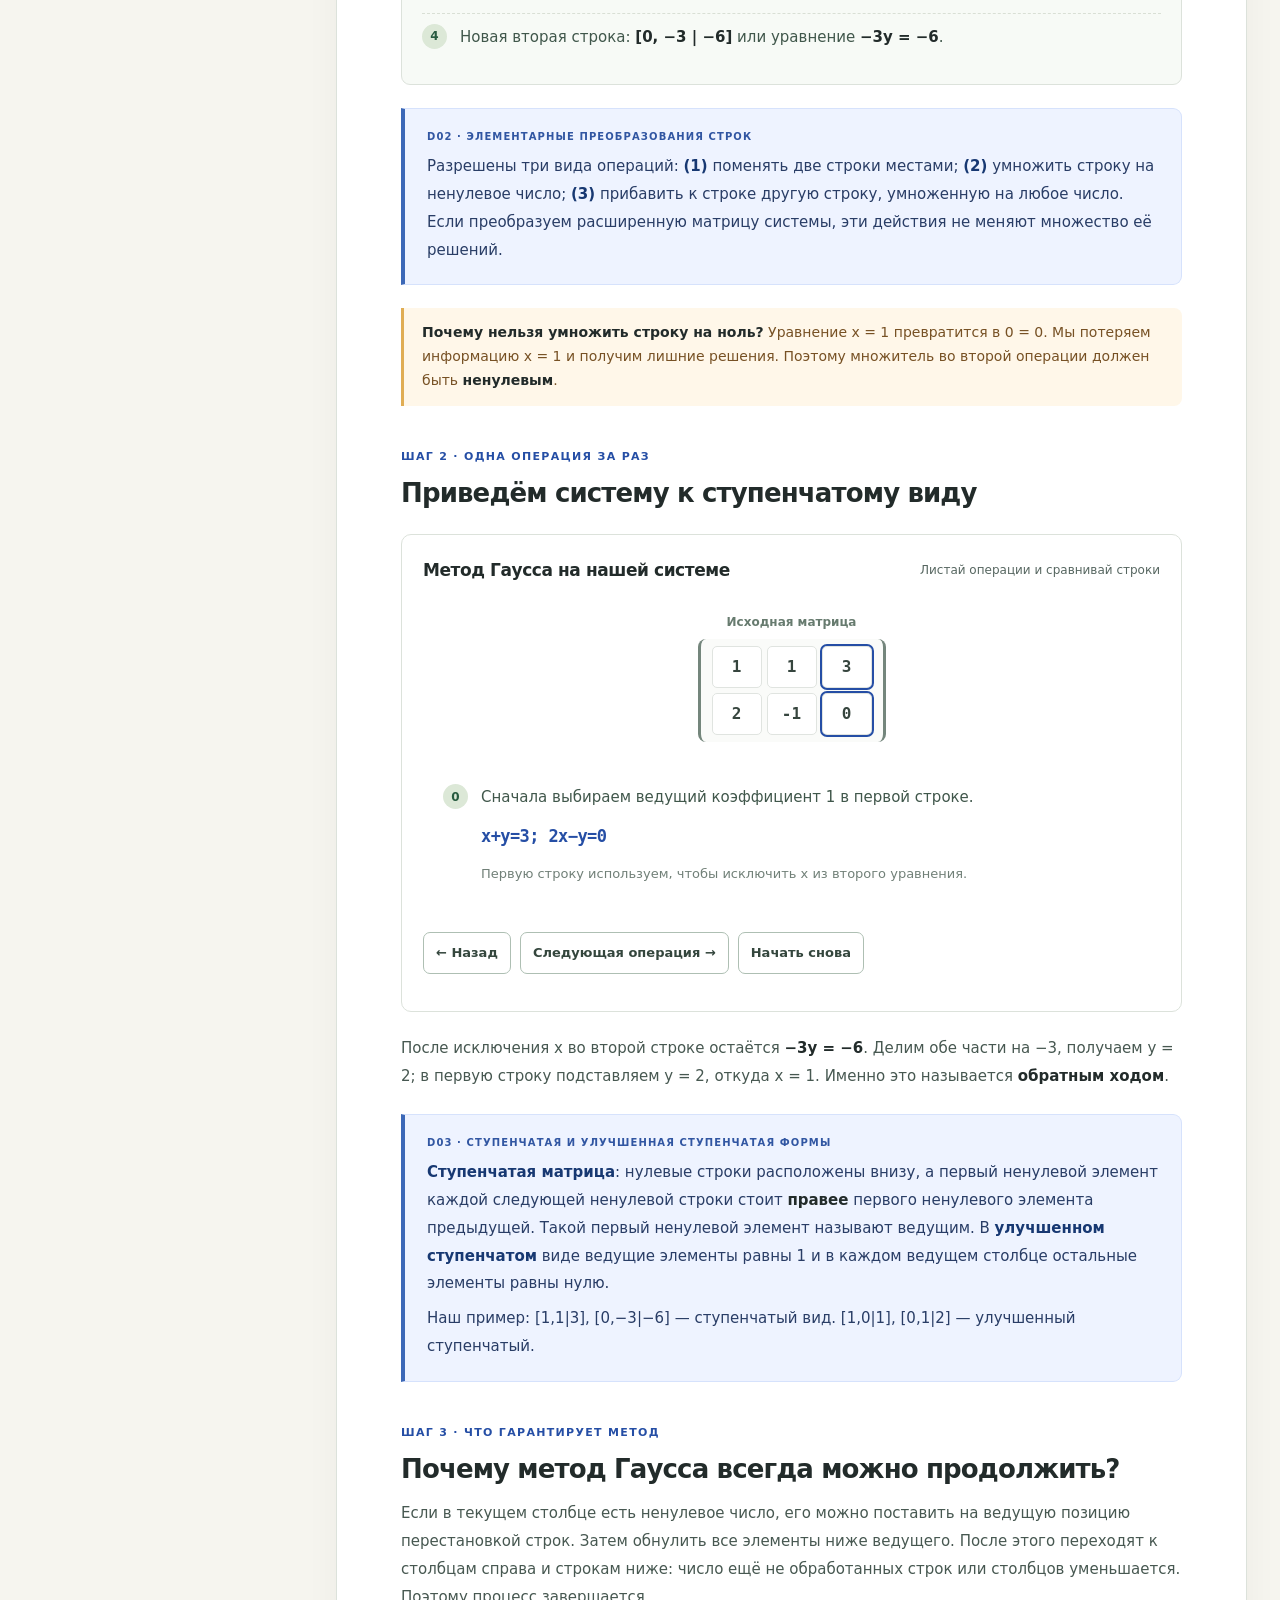
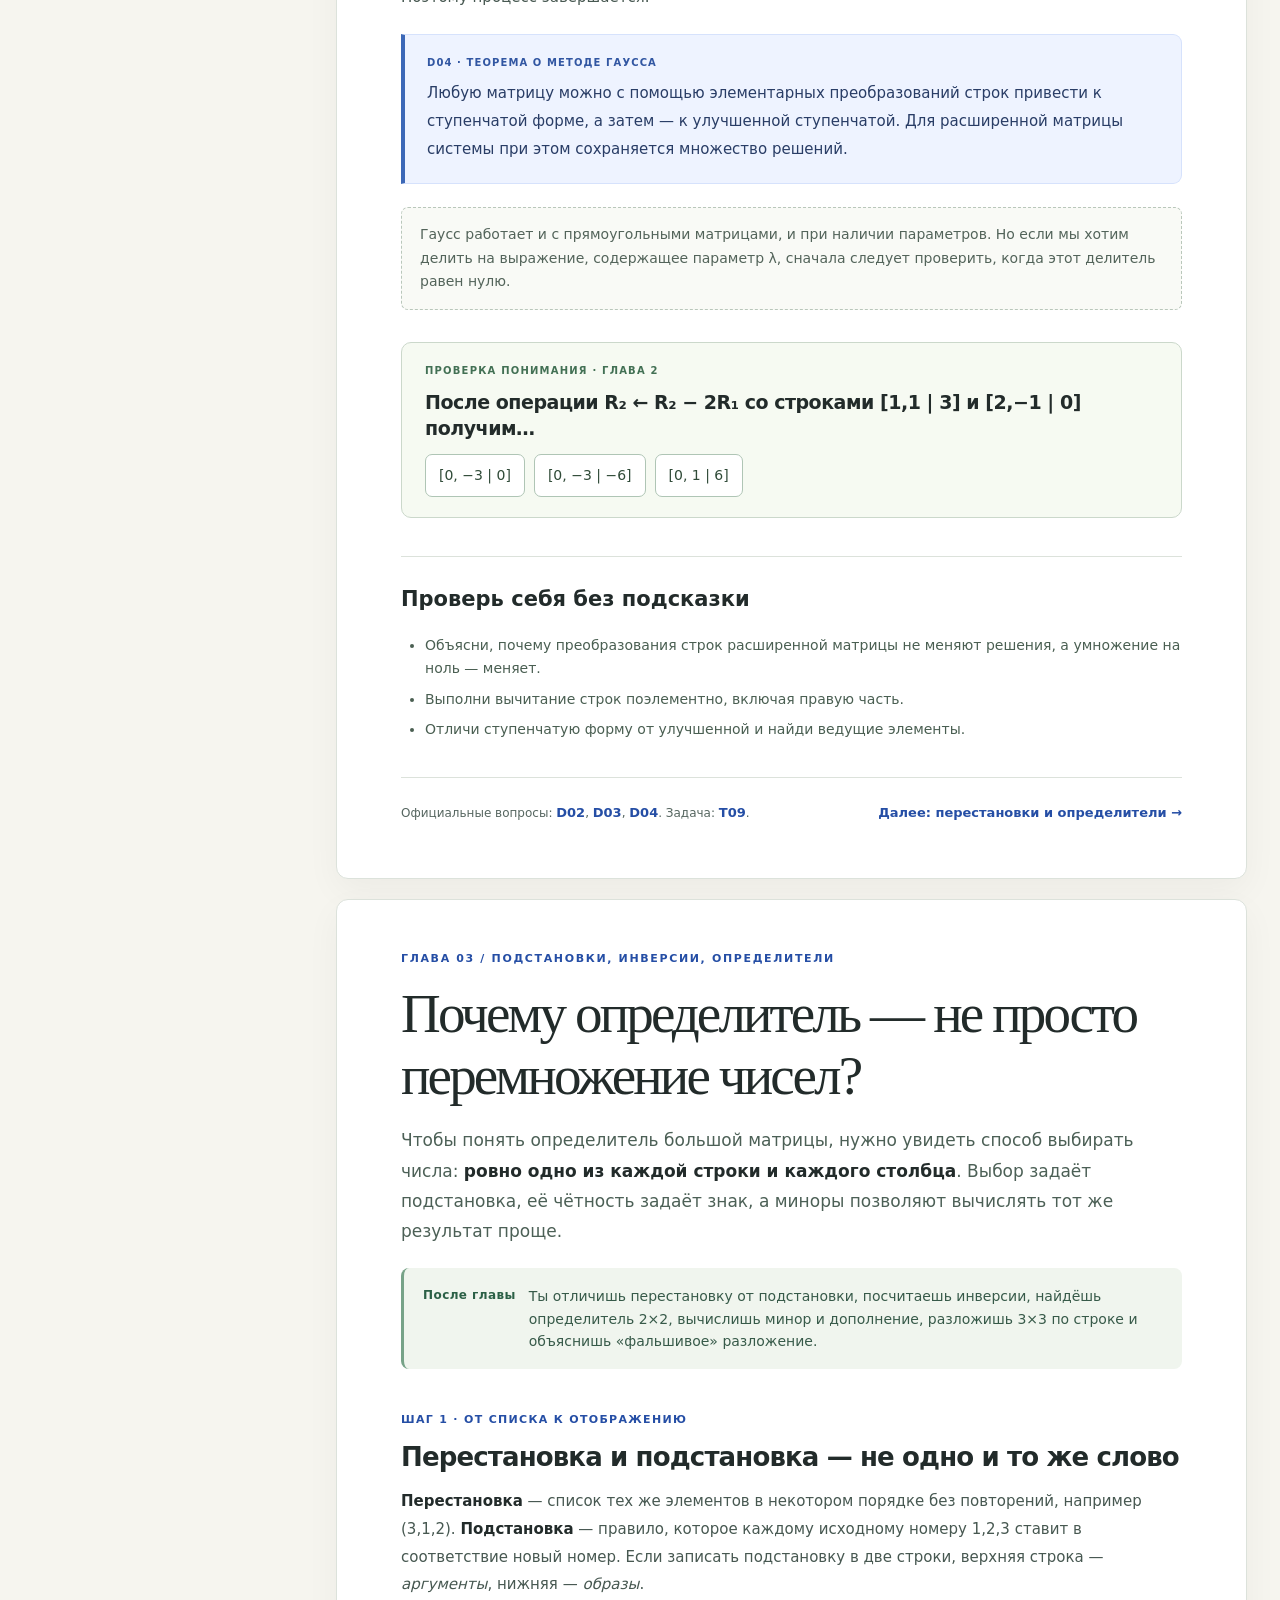
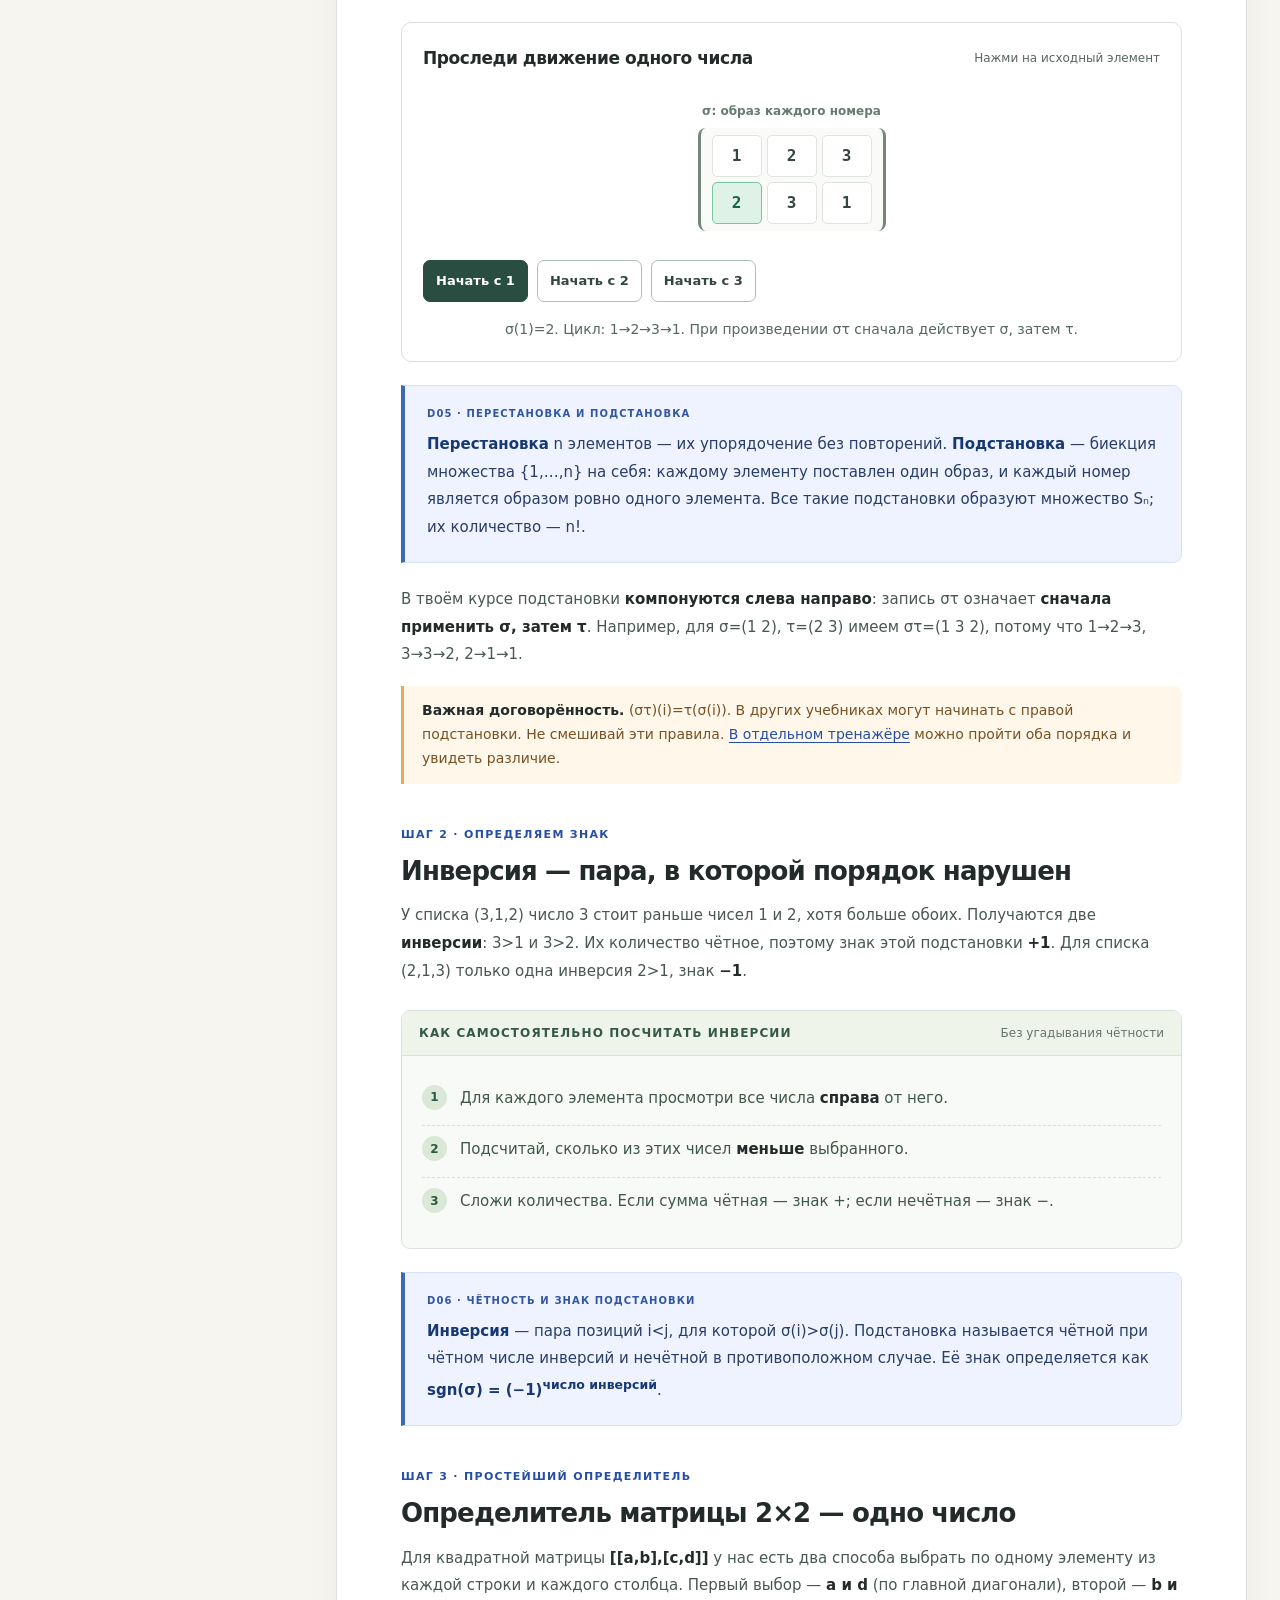
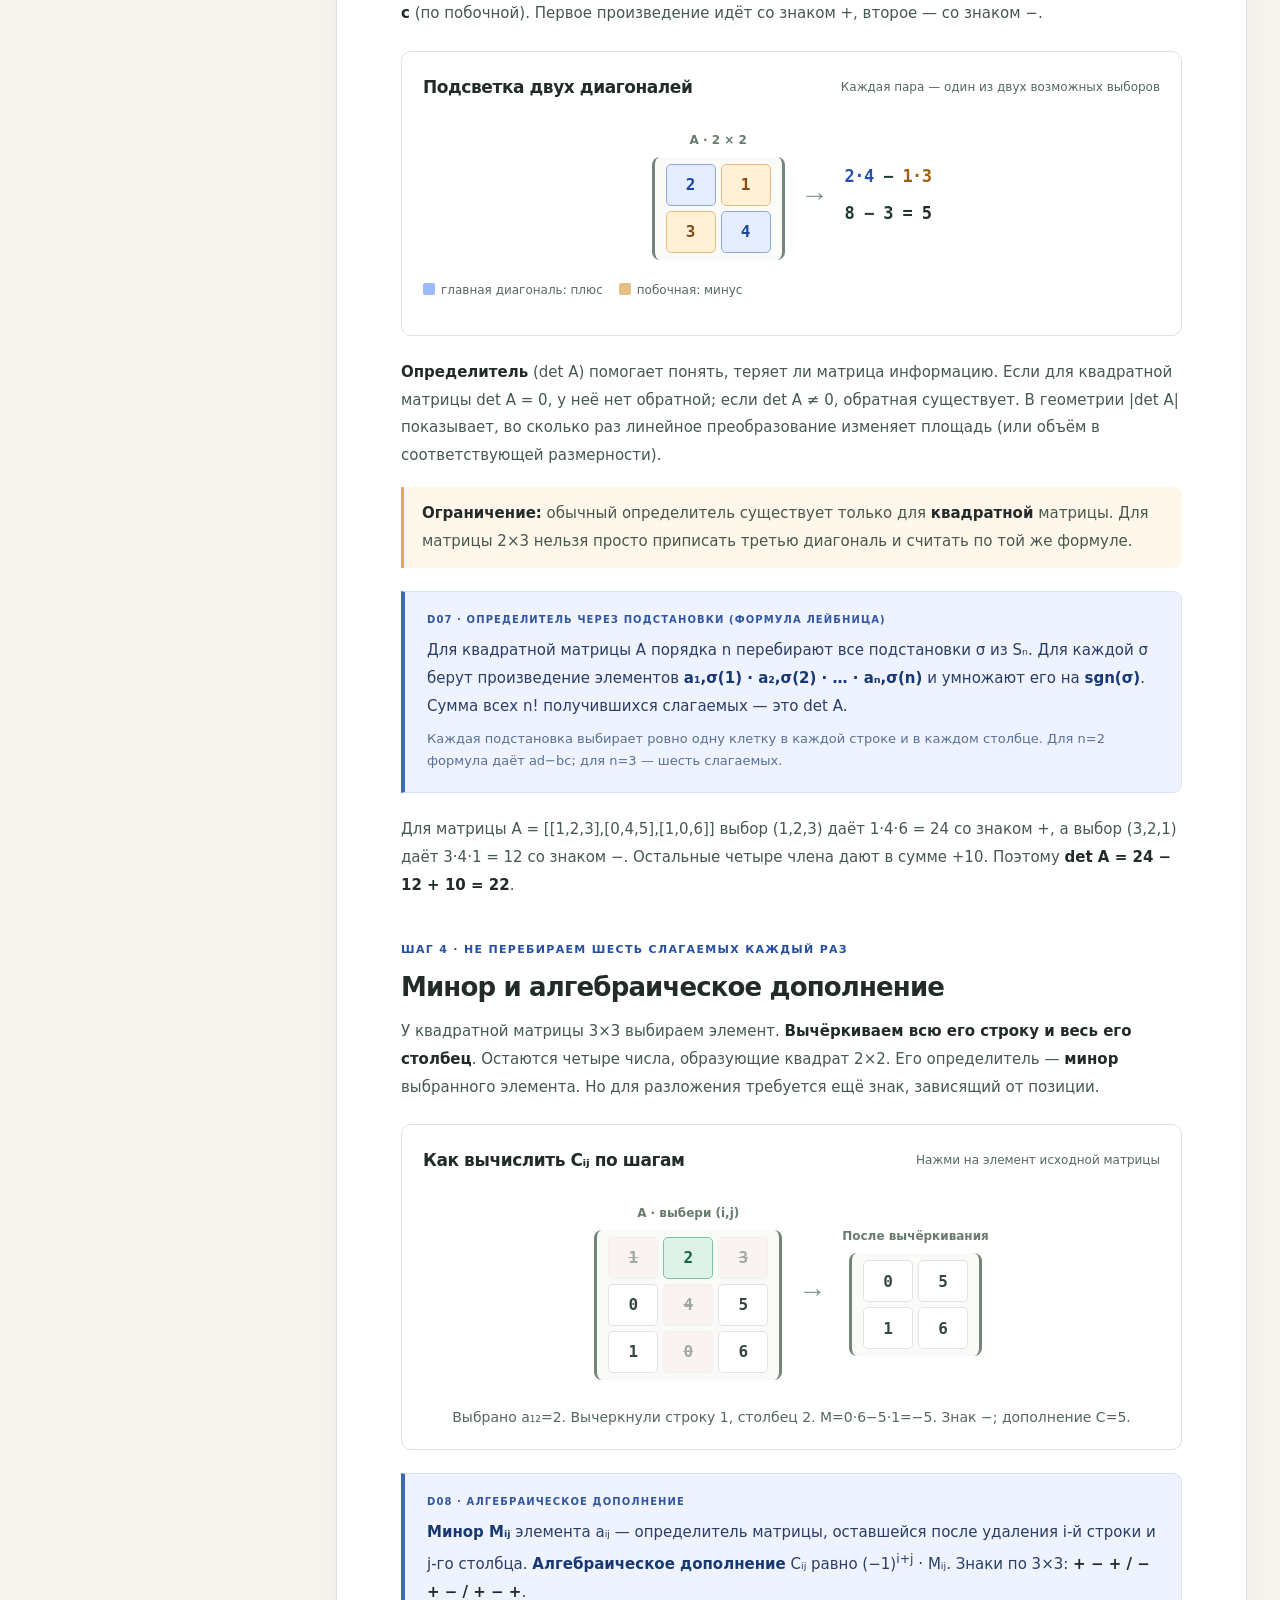
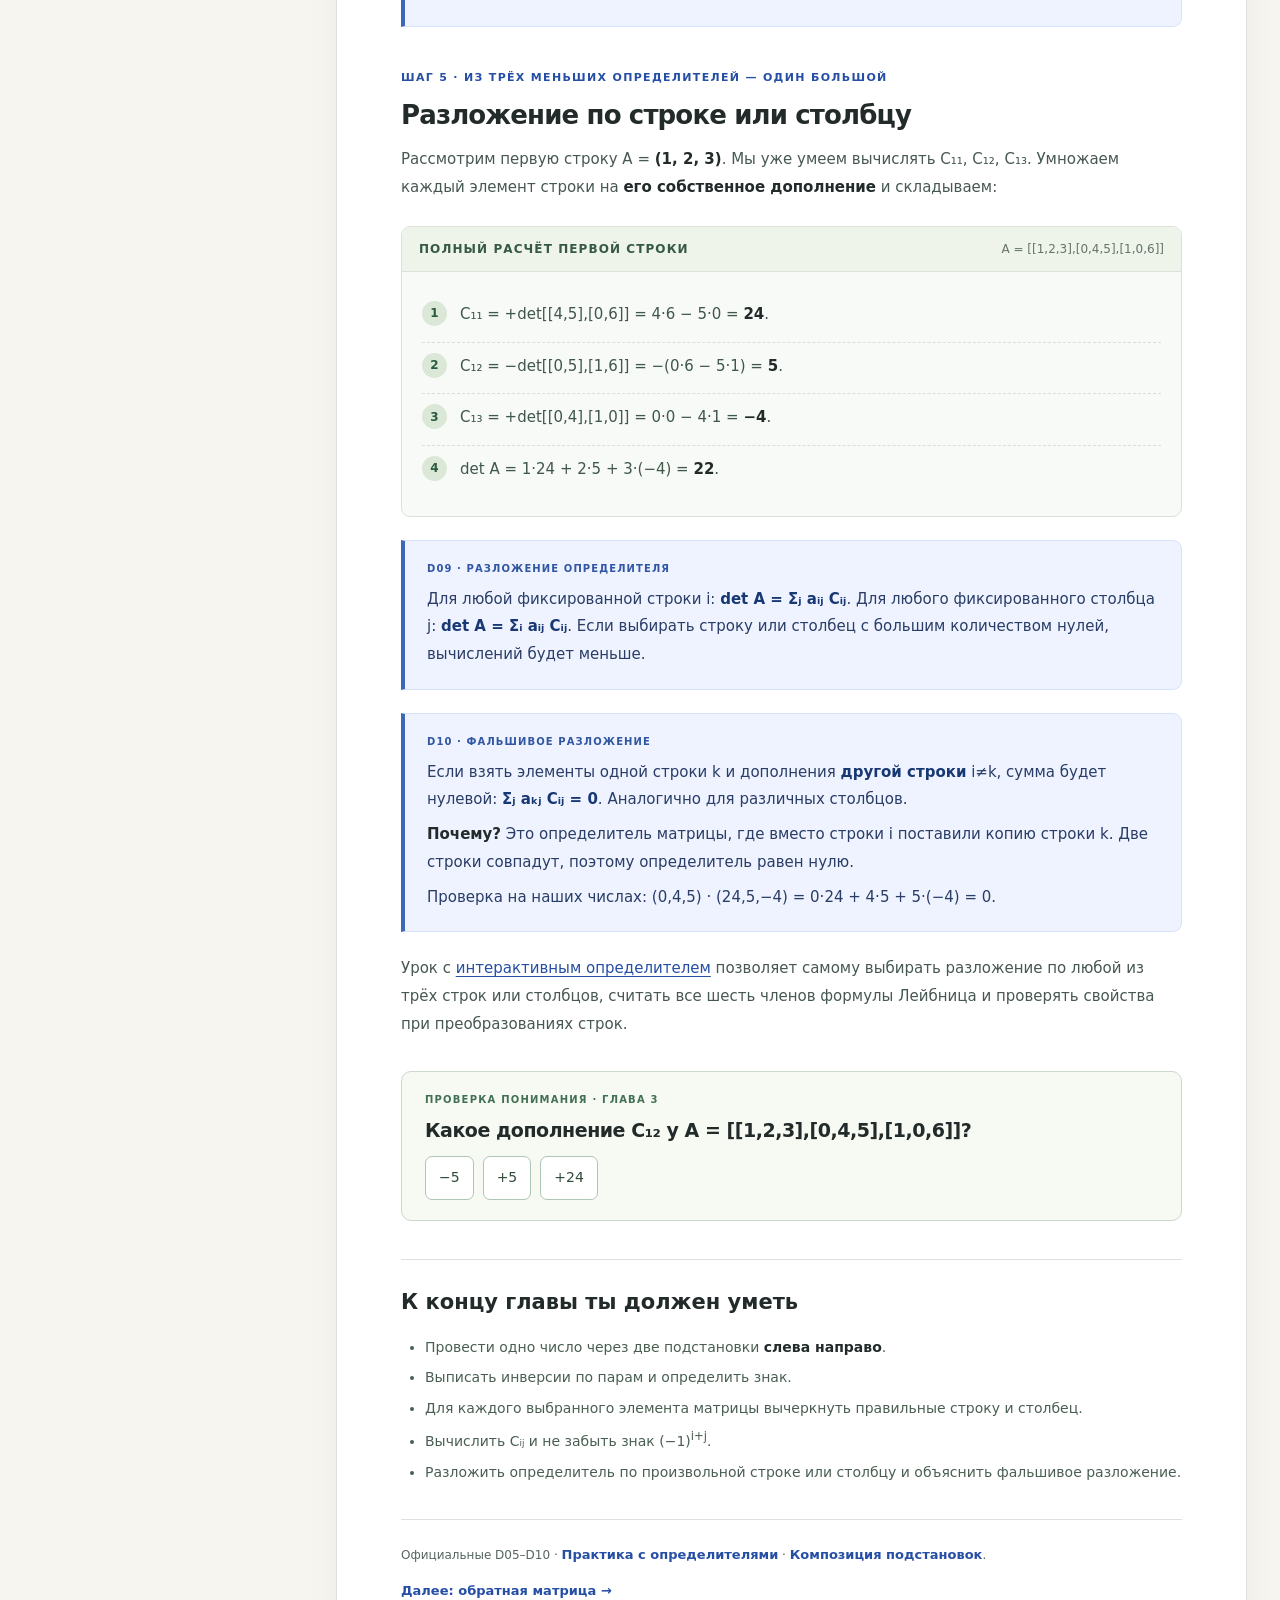
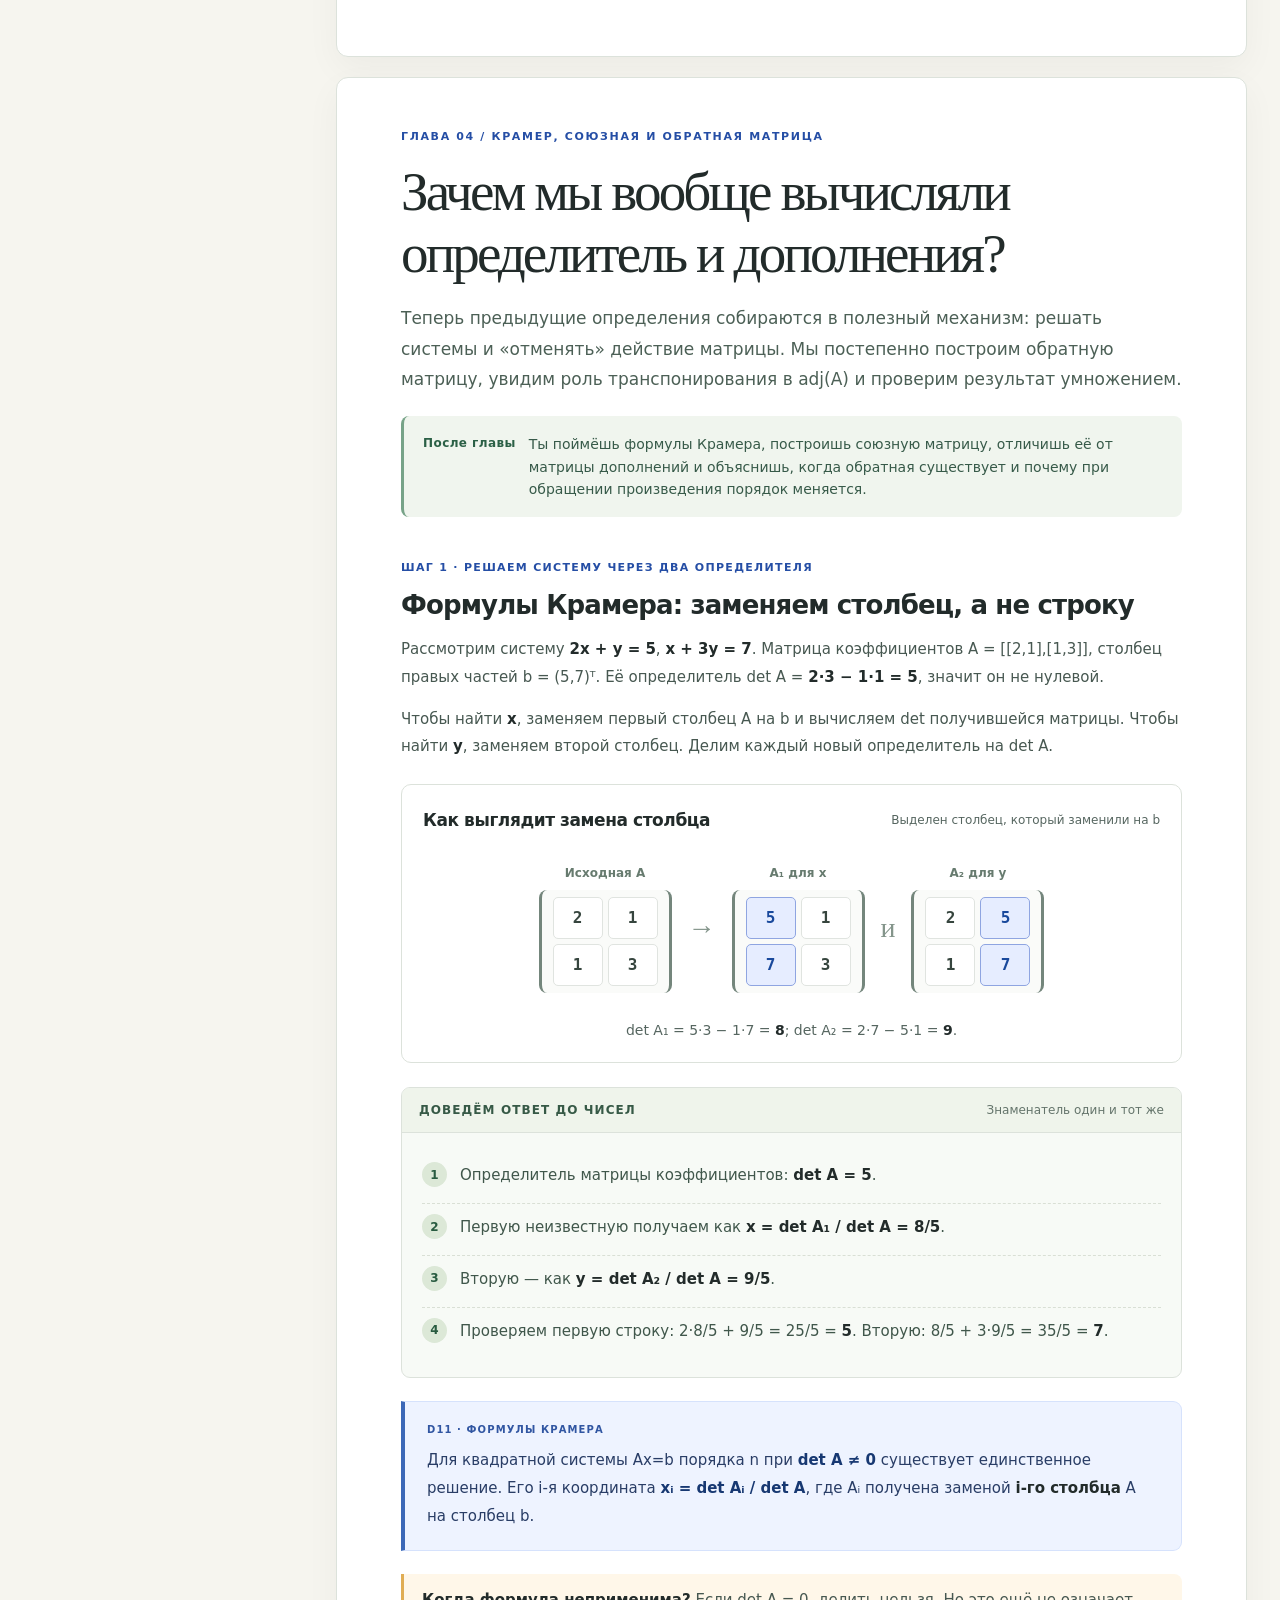
==== commit c1d3127b: "Replace definition card wall with seven guided, interactive lessons" ====
--- a/definitions.html
+++ b/definitions.html
@@ -3,93 +3,632 @@
 <head>
 <meta charset="utf-8">
 <meta name="viewport" content="width=device-width,initial-scale=1">
-<meta name="theme-color" content="#f5f2e9">
-<meta name="description" content="26 определений к первой контрольной по алгебре: строгие формулировки, простые объяснения, числовые примеры и ссылки на интерактивные упражнения.">
-<title>26 определений по алгебре · Наглядно</title>
+<meta name="description" content="Линейная алгебра с нуля к КР №1: настоящий пошаговый учебник с определениями, диаграммами, интерактивными вычислениями, доказательствами и задачами.">
+<meta name="theme-color" content="#f6f5ef">
+<title>Линейная алгебра с нуля — последовательный учебник · КР №1</title>
+<link rel="stylesheet" href="./assets/learn.css">
 <link rel="icon" href="./favicon.svg" type="image/svg+xml">
-<style>
-:root{--bg:#f5f2e9;--paper:#fffefa;--ink:#202727;--muted:#606e69;--line:#d9d9d1;--blue:#2548ae}
-*{box-sizing:border-box}html{scroll-behavior:smooth;scroll-padding-top:25px}body{margin:0;background:var(--bg);color:var(--ink);font:16px/1.55 -apple-system,BlinkMacSystemFont,"Segoe UI",Arial,sans-serif;-webkit-font-smoothing:antialiased}
-a{color:inherit;text-underline-offset:3px}button,input{font:inherit}button:focus-visible,input:focus-visible,a:focus-visible{outline:3px solid #e99f36;outline-offset:3px}
-.container{max-width:1130px;padding:0 30px;margin:auto}
-nav{border-bottom:1px solid var(--line);background:var(--paper)}.nav-inner{min-height:71px;display:flex;justify-content:space-between;align-items:center;gap:14px}
-.logo{font-size:18px;font-weight:800;letter-spacing:-.04em;text-decoration:none}.logo b{display:inline-grid;place-items:center;background:#24302d;color:white;border-radius:6px;width:31px;height:31px;margin-right:8px;font-size:15px;letter-spacing:0}
-.links{display:flex;align-items:center;gap:20px;font-size:13px;font-weight:650}.links a{text-decoration:none}.links a:hover{text-decoration:underline}
-.hero{padding:65px 0 45px;border-bottom:1px solid var(--line)}.kicker{font-size:12px;letter-spacing:.13em;text-transform:uppercase;color:var(--blue);font-weight:850;margin-bottom:13px}h1,h2{font-family:Georgia,"Times New Roman",serif;font-weight:500;letter-spacing:-.047em;line-height:1.13}h1{font-size:clamp(41px,5.5vw,68px);margin:0 0 21px}h1 em{color:var(--blue)}.hero p{max-width:760px;margin:0;color:#4b5c55;font-size:17px;line-height:1.67}
-.start{display:grid;grid-template-columns:1.2fr .8fr;gap:25px;align-items:center;margin:32px 0 0;padding:27px;background:var(--paper);border:1px solid var(--line);border-radius:12px}
-.start h2{font-size:30px;margin:0 0 13px}.start p{color:var(--muted);margin:0 0 12px;font-size:15px}.start p:last-child{margin:0}
-.mini{background:#f2f5f2;padding:22px;border-radius:8px;text-align:center}.mini-label{font-size:12px;color:var(--muted);margin-bottom:9px;font-weight:700}
-.columns{font-size:10px;color:#6c7971;display:grid;grid-template-columns:repeat(3,1fr);margin-left:26px;margin-bottom:5px;gap:4px}
-.demo-matrix{display:grid;grid-template-columns:24px repeat(3,minmax(37px,1fr));gap:5px;align-items:center;max-width:250px;margin:auto}
-.demo-matrix .rowlabel{font-size:11px;color:#6c7971}.demo-matrix .cell{background:#fff;border:1px solid #d4dcd9;border-radius:5px;padding:10px 7px;font-weight:800;text-align:center}
-.demo-matrix .cell.active{background:#dfe8ff;color:var(--blue);border-color:#95b0ff}.mini-note{font-size:12px;color:#485952;margin-top:13px}
-.info{padding:35px 0 17px}.info-head{display:flex;align-items:end;justify-content:space-between;gap:20px;margin-bottom:18px}
-.info-head h2{font-size:37px;margin:0}.info-head span{font-size:13px;color:var(--muted)}.toolbar{display:grid;grid-template-columns:minmax(210px,1fr) auto;gap:12px;align-items:center}
-.search{background:#fff;border:1px solid #ccd3ce;border-radius:8px;padding:14px 16px;width:100%;font-size:15px}
-.filter{display:flex;gap:7px;flex-wrap:wrap}.filter button{border:1px solid #ccd3ce;color:#4d6058;background:transparent;font-size:12px;font-weight:700;border-radius:6px;padding:10px 11px;cursor:pointer}
-.filter button.active{background:#26332e;color:white;border-color:#26332e}
-.result{font-size:12px;color:var(--muted);min-height:24px;margin-top:13px}
-.list{display:grid;grid-template-columns:repeat(2,minmax(0,1fr));gap:13px;padding-bottom:78px;align-items:stretch}
-.def{border:1px solid var(--line);background:var(--paper);border-radius:10px;padding:24px;scroll-margin-top:23px}
-.def .top{display:flex;justify-content:space-between;align-items:center;gap:10px;margin-bottom:14px}
-.def .id{font-size:12px;font-weight:850;color:var(--blue)}.def .group{font-size:11px;color:#667771;text-align:right}
-.def h3{font-size:21px;letter-spacing:-.03em;line-height:1.25;margin:0 0 16px}
-.def p{font-size:14px;line-height:1.63;margin:0 0 14px;color:#43524d}
-.def p:last-child{margin:0}
-.def p b{display:block;color:#26312d;font-size:11px;letter-spacing:.065em;text-transform:uppercase;margin-bottom:4px}
-.def .formal{padding:12px 14px;background:#f3f4f0;border-left:2px solid #acbcb0;border-radius:0 5px 5px 0}
-.def .example{background:#e8edf9;color:#1f386d;border-radius:6px;padding:12px 14px;overflow-wrap:anywhere}
-.def .example b{color:#345b9b}
-.def a{font-size:13px;color:var(--blue);font-weight:700;display:inline-block;margin-top:4px}
-.hidden{display:none!important}
-.empty{padding:30px;text-align:center;color:var(--muted);grid-column:1/-1}
-.foot{border-top:1px solid var(--line);padding:24px 0 35px;color:var(--muted);font-size:12px}
-@media(max-width:1050px){.toolbar{grid-template-columns:1fr}.filter{overflow-x:auto;flex-wrap:nowrap;padding-bottom:4px}.filter button{white-space:nowrap}}
-@media(max-width:700px){.container{padding:0 19px}.nav-inner{min-height:65px}.links{gap:10px;font-size:12px}.links a:last-child{display:none}.hero{padding:45px 0 35px}.hero p{font-size:15px}.start{grid-template-columns:1fr;padding:20px}.start h2{font-size:26px}.info-head{display:block}.info-head h2{font-size:32px}.list{grid-template-columns:1fr}.def{padding:22px 19px}}
-@media(prefers-reduced-motion:reduce){html{scroll-behavior:auto}}
-</style>
 </head>
 <body>
-<nav aria-label="Навигация сайта"><div class="container nav-inner">
-<a class="logo" href="./"><b>A</b> алгебра / 01</a>
-<div class="links"><a href="./">Главная</a><a href="./lab.html#matrix">Лаборатория</a><a href="./textbook.html">Полный учебник ↗</a></div>
-</div></nav>
-<main>
-<div class="container">
-<section class="hero">
-<div class="kicker">Вводный справочник · Контрольная №1</div>
-<h1>Сначала <em>определение.</em><br>Потом задача.</h1>
-<p><a href="./determinants.html">Определители с нуля ↗</a> · <a href="./permutations.html">Подстановки слева направо ↗</a></p><p>Это не список слов для заучивания. Для каждого понятия ниже есть три слоя: <strong>что оно означает простыми словами</strong>, <strong>строгая формулировка</strong> и <strong>маленький пример</strong>. Если встречается незнакомое слово, начни с него, а затем переходи к вычислению.</p>
-<div class="start" id="before">
-<div>
-<h2>Нулевая ступень: что такое матрица?</h2>
-<p><strong>Матрица</strong> — прямоугольная таблица чисел. <strong>Строка</strong> — горизонтальный ряд, <strong>столбец</strong> — вертикальный. <strong>Размер</strong> записывается как «число строк × число столбцов».</p>
-<p>Здесь две строки и три столбца, значит <strong>2 × 3</strong>. Элемент <strong>a₂₃</strong> означает число во второй строке и третьем столбце: это <strong>6</strong>. Первая цифра индекса — строка, вторая — столбец.</p>
-<p><a href="./lab.html#matrix">Попробовать умножение на этой матрице ↗</a></p>
+<header class="site-nav">
+  <a href="./" class="site-brand"><span class="brand-icon">A</span> алгебра / КР №1</a>
+  <nav class="site-links" aria-label="Разделы сайта">
+    <a href="./" >Главная</a>
+    <a href="./definitions.html" class="active" aria-current="page">Учебник с нуля</a>
+    <a href="./syllabus.html">Все 62 пункта</a>
+    <a href="./problems.html">Задачи</a>
+    <a href="./proofs.html">Доказательства</a>
+  </nav>
+</header>
+<div class="course-layout">
+  <aside class="nav-panel" aria-label="Маршрут обучения">
+    <div class="nav-title">Учебный маршрут</div>
+    <nav class="course-nav" id="course-nav">
+      <a href="#chapter-0"><span class="num">01</span><span>Матрицы: что означают числа и индексы</span></a>
+      <a href="#chapter-1"><span class="num">02</span><span>Гаусс: почему разрешено менять строки</span></a>
+      <a href="#chapter-2"><span class="num">03</span><span>Подстановки и определители</span></a>
+      <a href="#chapter-3"><span class="num">04</span><span>Крамер, adj и обратная матрица</span></a>
+      <a href="#chapter-4"><span class="num">05</span><span>Ранг и линейная зависимость</span></a>
+      <a href="#chapter-5"><span class="num">06</span><span>Кронекер — Капелли и СЛАУ</span></a>
+      <a href="#chapter-6"><span class="num">07</span><span>LU, разложения, рекурсии и практика</span></a>
+    </nav>
+    <div class="side-status">Прохождение: <b id="chapter-progress">0/7</b> глав изучено</div>
+    <div class="side-note">Новая тема вводится через <strong>действие → объяснение → определение → проверку</strong>. Полные теоретические доказательства и официальный перечень доступны по ссылкам внутри глав.</div>
+  </aside>
+  <main class="course-body">
+    <section class="hero" aria-labelledby="course-title">
+      <div class="eyebrow">Реальный учебник · от первого знакомства до контрольной</div>
+      <h1 id="course-title">Понять <em>как работает</em> алгебра.</h1>
+      <p>Здесь не нужно знать, что такое <strong>минор, ранг, определитель или adj(A)</strong> заранее. Каждое новое понятие возникает из конкретной задачи, а затем получает строгое определение. Строки и столбцы выделяются, вычисления показываются по шагам, ограничения объясняются на ошибочных примерах.</p>
+      <div class="hero-actions">
+        <a class="btn primary" href="#chapter-0">Начать с первой главы <span aria-hidden="true">→</span></a>
+        <a class="btn" href="./syllabus.html">Список всех 62 вопросов</a>
+        <a class="btn" href="./textbook.html">Формальные доказательства</a>
+      </div>
+      <div class="hero-structure">
+        <div><span>01</span><strong>Увидеть</strong><small>Что меняется на рисунке?</small></div>
+        <div><span>02</span><strong>Посчитать</strong><small>Откуда взялось число?</small></div>
+        <div><span>03</span><strong>Обобщить</strong><small>Когда формула работает?</small></div>
+      </div>
+    </section>
+
+    <section class="chapter" id="chapter-0" aria-labelledby="ch0-title">
+      <div class="chapter-head">
+        <div class="chapter-number">Глава 01 / Матрицы и операции</div>
+        <h2 id="ch0-title">Сначала научимся читать матрицу.</h2>
+        <p class="chapter-intro">Перед тем как умножать или транспонировать таблицы, нужно договориться, что называется строкой, столбцом, размером и элементом. Без этих четырёх слов индексы в определениях выглядят бессмысленно.</p>
+        <div class="outcome"><b>После главы</b><span>Ты определишь размеры, найдёшь любой элемент по индексам, сам умножишь две матрицы, объяснишь ограничение размеров и транспонируешь матрицу без угадывания.</span></div>
+      </div>
+      <div class="concept">
+        <div class="micro">Шаг 1 · Куда смотреть</div>
+        <h3>Матрица — прямоугольная таблица чисел</h3>
+        <p>Возьмём обычную таблицу с шестью числами. Горизонтальные группы называют <strong>строками</strong>, вертикальные — <strong>столбцами</strong>. Первый индекс обозначает <strong>номер строки</strong>, второй — <strong>номер столбца</strong>. Нумерация начинается с единицы.</p>
+        <div class="visual">
+          <div class="visual-head"><h4>Прочитай положение числа</h4><small>Нажми на любую клетку</small></div>
+          <div class="matrix-row"><div class="mat-wrap"><div class="mat-label">Матрица A · 2 строки × 3 столбца</div><div class="mat" style="--cols:3" id="base-matrix">
+            <button class="v" type="button" data-i="0" data-j="0">1</button><button class="v" type="button" data-i="0" data-j="1">2</button><button class="v" type="button" data-i="0" data-j="2">3</button>
+            <button class="v" type="button" data-i="1" data-j="0">4</button><button class="v" type="button" data-i="1" data-j="1">5</button><button class="v" type="button" data-i="1" data-j="2">6</button>
+          </div></div></div>
+          <div class="visual-note" id="base-explain" aria-live="polite">Для числа 6: вторая строка, третий столбец → a₂₃ = 6.</div>
+        </div>
+        <div class="formal"><div class="formal-head">Первое рабочее определение</div><p><em>Матрица размера m × n</em> — таблица из m строк и n столбцов. Её элемент на пересечении строки i и столбца j обозначают aᵢⱼ. Индексы i и j — адрес числа в таблице, а не операции умножения.</p></div>
+        <p class="why"><strong>Почему 2 × 3, а не 3 × 2?</strong> Первым пишем число строк. Для A это две горизонтальные группы по три числа, значит размер 2 × 3. Именно эту информацию далее использует правило умножения.</p>
+      </div>
+      <div class="concept">
+        <div class="micro">Шаг 2 · Операция по парам</div>
+        <h3>Умножение: сначала строка, затем столбец</h3>
+        <p>Пусть у нас есть A размера <strong>2 × 3</strong> и B размера <strong>3 × 2</strong>. Чтобы найти одно число в произведении C = AB, берём <strong>одну строку A</strong> и <strong>один столбец B</strong>. Накладываем их как два списка одинаковой длины; элементы на одинаковых позициях перемножаем, а произведения складываем.</p>
+        <div class="visual" id="multiply-visual">
+          <div class="visual-head"><h4>Где берётся каждый элемент C?</h4><small>Выбирай зелёную клетку результата и раскрывай сумму</small></div>
+          <div class="matrix-row">
+            <div class="mat-wrap"><div class="mat-label">A · 2 × 3</div><div class="mat" style="--cols:3" id="mul-A"></div></div>
+            <span class="symbol-op">×</span>
+            <div class="mat-wrap"><div class="mat-label">B · 3 × 2</div><div class="mat" style="--cols:2" id="mul-B"></div></div>
+            <span class="symbol-op">=</span>
+            <div class="mat-wrap"><div class="mat-label">C · 2 × 2</div><div class="mat" style="--cols:2" id="mul-C"></div></div>
+          </div>
+          <div class="key"><span><i class="blue"></i>выбранная строка A</span><span><i class="amber"></i>столбец B</span><span><i class="green"></i>клетка C</span></div>
+          <div class="work-step"><span class="step-num">1</span><div><p id="mul-step-text">Выбрали строку 1 и столбец 1.</p><span class="mathline" id="mul-equation">1·7 + 2·9 + 3·11 = 58</span></div></div>
+          <div class="controlbar"><button type="button" id="mul-next">Следующий промежуточный шаг →</button><button type="button" id="mul-restart">Сначала</button></div>
+          <p class="visual-note" id="mul-hint" aria-live="polite">Каждая клетка вычисляется независимо; попробуй выбрать C₁₂.</p>
+        </div>
+        <div class="worked">
+          <div class="worked-header"><strong>Разбор c₁₂ без формулы</strong><span>Первая строка × второй столбец</span></div>
+          <div class="worked-body">
+            <div class="work-step"><span class="step-num">1</span><p>Выбираем строку 1 из A: <strong>(1, 2, 3)</strong>.</p></div>
+            <div class="work-step"><span class="step-num">2</span><p>Выбираем столбец 2 из B: <strong>(8, 10, 12)</strong>.</p></div>
+            <div class="work-step"><span class="step-num">3</span><p>Сопоставляем числа на одинаковых позициях: <strong>1·8, 2·10, 3·12</strong>.</p></div>
+            <div class="work-step"><span class="step-num">4</span><p>Складываем: <strong>8 + 20 + 36 = 64</strong>. Получается <strong>c₁₂ = 64</strong>.</p></div>
+          </div>
+        </div>
+        <div class="formal" id="D01"><div class="formal-head">D01 · Строгое определение умножения</div><p>Для A размера m × p и B размера p × n произведение C = AB имеет размер m × n. Его элемент cᵢⱼ равен сумме <em>cᵢⱼ = aᵢ₁b₁ⱼ + aᵢ₂b₂ⱼ + … + aᵢₚbₚⱼ</em>. Запись Σ означает сложение всех p попарных произведений.</p><div class="symbols">i — номер строки A; j — номер столбца B; k пробегает позиции от 1 до p.</div></div>
+      </div>
+      <div class="concept">
+        <div class="micro">Шаг 3 · Зачем нужно ограничение</div>
+        <h3>Почему нельзя умножить матрицы любых размеров?</h3>
+        <p>Мы соединяем <strong>строку</strong> первой матрицы со <strong>столбцом</strong> второй. У них должно быть <em>одинаковое количество элементов</em>. Если в строке три числа, а в столбце два, третьему числу строки просто не с чем составить пару.</p>
+        <div class="visual">
+          <div class="visual-head"><h4>Проверь два случая</h4><small>Сравни длину списков</small></div>
+          <div class="controlbar"><button type="button" id="size-ok" aria-pressed="true">A 2×3, B 3×2</button><button type="button" id="size-bad" aria-pressed="false">A 2×3, B 2×2</button></div>
+          <div id="size-visual" class="visual-note" aria-live="polite"><strong>Совместимо:</strong> в строке A три элемента, в столбце B — тоже три.</div>
+        </div>
+        <p>Если обозначить размеры как A: n × p, B: q × m (четыре буквы), то придётся наложить условие <strong>p = q</strong>. Эти две размерности не независимы, поэтому их удобно сразу обозначить одной буквой p. Остаются три независимых размера: <strong>(n × p) · (p × m) → (n × m)</strong>.</p>
+        <div class="why"><strong>Ещё одна ловушка:</strong> даже когда оба произведения AB и BA существуют, обычно AB ≠ BA. Перестановка порядка меняет, какие строки и столбцы сопоставляются.</div>
+      </div>
+      <div class="concept">
+        <div class="micro">Шаг 4 · Перенос без арифметики</div>
+        <h3>Транспонирование: поменять строки и столбцы</h3>
+        <p><strong>Транспонировать A</strong> — записать её первую строку как первый столбец новой матрицы, вторую строку как второй столбец и так далее. Никакого сложения или умножения нет: числа просто получают новые адреса. Обозначение — Aᵀ.</p>
+        <div class="visual" id="transpose-visual">
+          <div class="visual-head"><h4>Куда переехало конкретное число?</h4><small>Нажми на любую клетку исходной матрицы</small></div>
+          <div class="matrix-row">
+            <div class="mat-wrap"><div class="mat-label">A · 2 × 3</div><div class="mat" style="--cols:3" id="tr-A"></div></div>
+            <span class="symbol-op">→</span>
+            <div class="mat-wrap"><div class="mat-label">Aᵀ · 3 × 2</div><div class="mat" style="--cols:2" id="tr-T"></div></div>
+          </div>
+          <div class="visual-note" id="tr-caption" aria-live="polite">Выбрано число 6: адрес (2,3) меняется на (3,2). Значение не меняется.</div>
+        </div>
+        <div class="formal"><div class="formal-head">Строгая запись транспонирования</div><p>У A размера m × n транспонированная Aᵀ имеет размер n × m и <em>(Aᵀ)ⱼᵢ = aᵢⱼ</em>. Операция похожа на отражение таблицы относительно главной диагонали, а не на поворот на 180°.</p></div>
+        <p>Если транспонировать матрицу ещё раз, каждый адрес (i, j) снова станет (i, j). Поэтому <strong>(Aᵀ)ᵀ = A</strong>.</p>
+      </div>
+      <div class="quickcheck" data-check="matrix">
+        <div class="qhead">Проверка понимания · глава 1</div>
+        <h4>Матрица A имеет размер 4×3, B — 3×2. Какой размер у AB?</h4>
+        <div class="choices"><button type="button" data-answer="bad">3×3</button><button type="button" data-answer="yes">4×2</button><button type="button" data-answer="bad">4×3</button></div>
+        <div class="feedback" hidden aria-live="polite"></div>
+      </div>
+      <div class="summary"><h3>Что теперь должно получаться без подсказок</h3><ul><li>Найти a₂₃ в прямоугольной таблице и объяснить оба индекса.</li><li>Взять строку из A и столбец из B, выписать пары и сложить произведения.</li><li>Объяснить несовместимые размеры без фразы «такое правило».</li><li>Перенести aᵢⱼ в Aᵀ и объяснить изменение размера.</li></ul></div>
+      <div class="chapter-next"><span class="chapter-footer">Официальные вопросы: <a href="./textbook.html#D01">D01</a>, доказательство <a href="./proofs.html#P01">P01</a>.</span><a href="#chapter-1">Далее: метод Гаусса →</a></div>
+    </section>
+
+    <section class="chapter" id="chapter-1" aria-labelledby="ch1-title">
+      <div class="chapter-head">
+        <div class="chapter-number">Глава 02 / Элементарные преобразования и Гаусс</div>
+        <h2 id="ch1-title">Как убрать неизвестную и не потерять решение?</h2>
+        <p class="chapter-intro">Метод Гаусса кажется набором манипуляций со строками. Но строка расширенной матрицы — это просто одно уравнение. Увидим, какие действия сохраняют его решения и почему в результате появляются «ступеньки».</p>
+        <div class="outcome"><b>После главы</b><span>Ты сможешь записать систему в виде матрицы, выполнять три разрешённых преобразования, получать ступенчатый вид и находить решение обратным ходом.</span></div>
+      </div>
+      <div class="concept">
+        <div class="micro">Шаг 1 · От уравнений к таблице</div>
+        <h3>Зачем здесь строки?</h3>
+        <p>Возьмём систему <strong>x + y = 3</strong> и <strong>2x − y = 0</strong>. В обеих строках сначала стоит коэффициент при x, затем при y, а после вертикальной черты — правая часть.</p>
+        <div class="visual">
+          <div class="visual-head"><h4>Одно уравнение = одна строка</h4><small>Черта отделяет свободный член</small></div>
+          <div class="matrix-row">
+            <div class="mat-wrap"><div class="mat-label">Обычная запись</div><span class="mathline">x + y = 3<br>2x − y = 0</span></div>
+            <span class="symbol-op">→</span>
+            <div class="mat-wrap"><div class="mat-label">Расширенная матрица</div><div class="mat" style="--cols:3">
+              <span class="v">1</span><span class="v">1</span><span class="v focus">3</span>
+              <span class="v">2</span><span class="v">−1</span><span class="v focus">0</span>
+            </div></div>
+          </div><p class="visual-note">В расширенной матрице A|b последний столбец — правая часть b. Сами неизвестные не исчезли: известен порядок столбцов x, y.</p>
+        </div>
+        <p>Наша цель — уничтожить коэффициент 2 под первым x во втором уравнении, чтобы осталось только y. Для этого вычтем из второй строки удвоенную первую: <strong>R₂ ← R₂ − 2R₁</strong>.</p>
+        <div class="worked">
+          <div class="worked-header"><strong>Преобразование одной строки, поэлементно</strong><span>Не пропускаем столбец с правой частью</span></div>
+          <div class="worked-body">
+            <div class="work-step"><span class="step-num">1</span><p>Первый столбец: <strong>2 − 2·1 = 0</strong> — коэффициент при x уничтожен.</p></div>
+            <div class="work-step"><span class="step-num">2</span><p>Второй столбец: <strong>−1 − 2·1 = −3</strong>.</p></div>
+            <div class="work-step"><span class="step-num">3</span><p>Правая часть: <strong>0 − 2·3 = −6</strong>.</p></div>
+            <div class="work-step"><span class="step-num">4</span><p>Новая вторая строка: <strong>[0, −3 | −6]</strong> или уравнение <strong>−3y = −6</strong>.</p></div>
+          </div>
+        </div>
+        <div class="formal" id="D02"><div class="formal-head">D02 · Элементарные преобразования строк</div>
+          <p>Разрешены три вида операций: <em>(1)</em> поменять две строки местами; <em>(2)</em> умножить строку на ненулевое число; <em>(3)</em> прибавить к строке другую строку, умноженную на любое число. Если преобразуем расширенную матрицу системы, эти действия не меняют множество её решений.</p>
+        </div>
+        <div class="why"><strong>Почему нельзя умножить строку на ноль?</strong> Уравнение x = 1 превратится в 0 = 0. Мы потеряем информацию x = 1 и получим лишние решения. Поэтому множитель во второй операции должен быть <strong>ненулевым</strong>.</div>
+      </div>
+      <div class="concept">
+        <div class="micro">Шаг 2 · Одна операция за раз</div>
+        <h3>Приведём систему к ступенчатому виду</h3>
+        <div class="visual" id="gauss-demo">
+          <div class="visual-head"><h4>Метод Гаусса на нашей системе</h4><small>Листай операции и сравнивай строки</small></div>
+          <div class="matrix-row"><div class="mat-wrap"><div class="mat-label" id="gauss-label">Исходная матрица</div><div class="mat" id="gauss-matrix" style="--cols:3"></div></div></div>
+          <div class="worked-body"><div class="work-step"><span class="step-num" id="gauss-count">0</span><div><p id="gauss-operation">Сначала выбираем первую ненулевую клетку в первом столбце.</p><span class="mathline blue" id="gauss-equation">[1, 1 | 3] и [2, −1 | 0]</span><small id="gauss-why">Поскольку слева сверху стоит 1, можем использовать первую строку для исключения x.</small></div></div></div>
+          <div class="controlbar"><button type="button" id="gauss-prev">← Назад</button><button type="button" id="gauss-next">Следующая операция →</button><button type="button" id="gauss-reset">Начать снова</button></div>
+        </div>
+        <p>После исключения x во второй строке остаётся <strong>−3y = −6</strong>. Делим обе части на −3, получаем y = 2; в первую строку подставляем y = 2, откуда x = 1. Именно это называется <strong>обратным ходом</strong>.</p>
+        <div class="formal" id="D03"><div class="formal-head">D03 · Ступенчатая и улучшенная ступенчатая формы</div>
+          <p><em>Ступенчатая матрица</em>: нулевые строки расположены внизу, а первый ненулевой элемент каждой следующей ненулевой строки стоит <strong>правее</strong> первого ненулевого элемента предыдущей. Такой первый ненулевой элемент называют ведущим. В <em>улучшенном ступенчатом</em> виде ведущие элементы равны 1 и в каждом ведущем столбце остальные элементы равны нулю.</p>
+          <p class="symbols">Наш пример: [1,1|3], [0,−3|−6] — ступенчатый вид. [1,0|1], [0,1|2] — улучшенный ступенчатый.</p>
+        </div>
+      </div>
+      <div class="concept">
+        <div class="micro">Шаг 3 · Что гарантирует метод</div>
+        <h3>Почему метод Гаусса всегда можно продолжить?</h3>
+        <p>Если в текущем столбце есть ненулевое число, его можно поставить на ведущую позицию перестановкой строк. Затем обнулить все элементы ниже ведущего. После этого переходят к столбцам справа и строкам ниже: число ещё не обработанных строк или столбцов уменьшается. Поэтому процесс завершается.</p>
+        <div class="formal" id="D04"><div class="formal-head">D04 · Теорема о методе Гаусса</div>
+          <p>Любую матрицу можно с помощью элементарных преобразований строк привести к ступенчатой форме, а затем — к улучшенной ступенчатой. Для расширенной матрицы системы при этом сохраняется множество решений.</p>
+        </div>
+        <div class="note">Гаусс работает и с прямоугольными матрицами, и при наличии параметров. Но если мы хотим делить на выражение, содержащее параметр λ, сначала следует проверить, когда этот делитель равен нулю.</div>
+        <div class="quickcheck" data-check="gauss">
+          <div class="qhead">Проверка понимания · глава 2</div>
+          <h4>После операции R₂ ← R₂ − 2R₁ со строками [1,1 | 3] и [2,−1 | 0] получим…</h4>
+          <div class="choices"><button type="button" data-answer="bad">[0, −3 | 0]</button><button type="button" data-answer="yes">[0, −3 | −6]</button><button type="button" data-answer="bad">[0, 1 | 6]</button></div>
+          <div class="feedback" hidden aria-live="polite"></div>
+        </div>
+      </div>
+      <div class="summary"><h3>Проверь себя без подсказки</h3><ul><li>Объясни, почему преобразования строк расширенной матрицы не меняют решения, а умножение на ноль — меняет.</li><li>Выполни вычитание строк поэлементно, включая правую часть.</li><li>Отличи ступенчатую форму от улучшенной и найди ведущие элементы.</li></ul></div>
+      <div class="chapter-next"><span class="chapter-footer">Официальные вопросы: <a href="./textbook.html#D02">D02</a>, <a href="./textbook.html#D03">D03</a>, <a href="./textbook.html#D04">D04</a>. Задача: <a href="./problems.html#T09">T09</a>.</span><a href="#chapter-2">Далее: перестановки и определители →</a></div>
+    </section>
+
+    <section class="chapter" id="chapter-2" aria-labelledby="ch2-title">
+      <div class="chapter-head">
+        <div class="chapter-number">Глава 03 / Подстановки, инверсии, определители</div>
+        <h2 id="ch2-title">Почему определитель — не просто перемножение чисел?</h2>
+        <p class="chapter-intro">Чтобы понять определитель большой матрицы, нужно увидеть способ выбирать числа: <strong>ровно одно из каждой строки и каждого столбца</strong>. Выбор задаёт подстановка, её чётность задаёт знак, а миноры позволяют вычислять тот же результат проще.</p>
+        <div class="outcome"><b>После главы</b><span>Ты отличишь перестановку от подстановки, посчитаешь инверсии, найдёшь определитель 2×2, вычислишь минор и дополнение, разложишь 3×3 по строке и объяснишь «фальшивое» разложение.</span></div>
+      </div>
+      <div class="concept">
+        <div class="micro">Шаг 1 · От списка к отображению</div>
+        <h3>Перестановка и подстановка — не одно и то же слово</h3>
+        <p><strong>Перестановка</strong> — список тех же элементов в некотором порядке без повторений, например (3,1,2). <strong>Подстановка</strong> — правило, которое каждому исходному номеру 1,2,3 ставит в соответствие новый номер. Если записать подстановку в две строки, верхняя строка — <em>аргументы</em>, нижняя — <em>образы</em>.</p>
+        <div class="visual">
+          <div class="visual-head"><h4>Проследи движение одного числа</h4><small>Нажми на исходный элемент</small></div>
+          <div class="matrix-row"><div class="mat-wrap"><div class="mat-label">σ: образ каждого номера</div><div class="mat" style="--cols:3"><span class="v">1</span><span class="v">2</span><span class="v">3</span><span class="v sel-h">2</span><span class="v">3</span><span class="v">1</span></div></div></div>
+          <div class="controlbar" id="permutation-points"><button type="button" data-p="1" aria-pressed="true">Начать с 1</button><button type="button" data-p="2">Начать с 2</button><button type="button" data-p="3">Начать с 3</button></div>
+          <div class="visual-note" id="permutation-caption" aria-live="polite">σ(1)=2: число 1 перешло в 2. Затем 2→3, 3→1: это цикл (1 2 3).</div>
+        </div>
+        <div class="formal" id="D05"><div class="formal-head">D05 · Перестановка и подстановка</div><p><em>Перестановка</em> n элементов — их упорядочение без повторений. <em>Подстановка</em> — биекция множества {1,…,n} на себя: каждому элементу поставлен один образ, и каждый номер является образом ровно одного элемента. Все такие подстановки образуют множество Sₙ; их количество — n!.</p></div>
+        <p>В твоём курсе подстановки <strong>компонуются слева направо</strong>: запись στ означает <strong>сначала применить σ, затем τ</strong>. Например, для σ=(1 2), τ=(2 3) имеем στ=(1 3 2), потому что 1→2→3, 3→3→2, 2→1→1.</p>
+        <div class="why"><strong>Важная договорённость.</strong> (στ)(i)=τ(σ(i)). В других учебниках могут начинать с правой подстановки. Не смешивай эти правила. <a href="./permutations.html#product">В отдельном тренажёре</a> можно пройти оба порядка и увидеть различие.</div>
+      </div>
+      <div class="concept">
+        <div class="micro">Шаг 2 · Определяем знак</div>
+        <h3>Инверсия — пара, в которой порядок нарушен</h3>
+        <p>У списка (3,1,2) число 3 стоит раньше чисел 1 и 2, хотя больше обоих. Получаются две <strong>инверсии</strong>: 3&gt;1 и 3&gt;2. Их количество чётное, поэтому знак этой подстановки <strong>+1</strong>. Для списка (2,1,3) только одна инверсия 2&gt;1, знак <strong>−1</strong>.</p>
+        <div class="worked">
+          <div class="worked-header"><strong>Как самостоятельно посчитать инверсии</strong><span>Без угадывания чётности</span></div>
+          <div class="worked-body">
+            <div class="work-step"><span class="step-num">1</span><p>Для каждого элемента просмотри все числа <strong>справа</strong> от него.</p></div>
+            <div class="work-step"><span class="step-num">2</span><p>Подсчитай, сколько из этих чисел <strong>меньше</strong> выбранного.</p></div>
+            <div class="work-step"><span class="step-num">3</span><p>Сложи количества. Если сумма чётная — знак +; если нечётная — знак −.</p></div>
+          </div>
+        </div>
+        <div class="formal" id="D06"><div class="formal-head">D06 · Чётность и знак подстановки</div><p><em>Инверсия</em> — пара позиций i&lt;j, для которой σ(i)&gt;σ(j). Подстановка называется чётной при чётном числе инверсий и нечётной в противоположном случае. Её знак определяется как <em>sgn(σ) = (−1)<sup>число инверсий</sup></em>.</p></div>
+      </div>
+      <div class="concept">
+        <div class="micro">Шаг 3 · Простейший определитель</div>
+        <h3>Определитель матрицы 2×2 — одно число</h3>
+        <p>Для квадратной матрицы <strong>[[a,b],[c,d]]</strong> у нас есть два способа выбрать по одному элементу из каждой строки и каждого столбца. Первый выбор — <strong>a и d</strong> (по главной диагонали), второй — <strong>b и c</strong> (по побочной). Первое произведение идёт со знаком +, второе — со знаком −.</p>
+        <div class="visual">
+          <div class="visual-head"><h4>Подсветка двух диагоналей</h4><small>Каждая пара — один из двух возможных выборов</small></div>
+          <div class="matrix-row">
+            <div class="mat-wrap"><div class="mat-label">A · 2 × 2</div><div class="mat" style="--cols:2"><span class="v row-h">2</span><span class="v col-h">1</span><span class="v col-h">3</span><span class="v row-h">4</span></div></div>
+            <span class="symbol-op">→</span>
+            <div><span class="mathline"><span class="a">2·4</span> − <span class="b">1·3</span></span><span class="mathline">8 − 3 = <strong>5</strong></span></div>
+          </div>
+          <div class="key"><span><i class="blue"></i>главная диагональ: плюс</span><span><i class="amber"></i>побочная: минус</span></div>
+        </div>
+        <p><strong>Определитель</strong> (det A) помогает понять, теряет ли матрица информацию. Если для квадратной матрицы det A = 0, у неё нет обратной; если det A ≠ 0, обратная существует. В геометрии |det A| показывает, во сколько раз линейное преобразование изменяет площадь (или объём в соответствующей размерности).</p>
+        <p class="why"><strong>Ограничение:</strong> обычный определитель существует только для <strong>квадратной</strong> матрицы. Для матрицы 2×3 нельзя просто приписать третью диагональ и считать по той же формуле.</p>
+        <div class="formal" id="D07"><div class="formal-head">D07 · Определитель через подстановки (формула Лейбница)</div>
+          <p>Для квадратной матрицы A порядка n перебирают все подстановки σ из Sₙ. Для каждой σ берут произведение элементов <em>a₁,σ(1) · a₂,σ(2) · … · aₙ,σ(n)</em> и умножают его на <em>sgn(σ)</em>. Сумма всех n! получившихся слагаемых — это det A.</p><div class="symbols">Каждая подстановка выбирает ровно одну клетку в каждой строке и в каждом столбце. Для n=2 формула даёт ad−bc; для n=3 — шесть слагаемых.</div>
+        </div>
+        <p>Для матрицы A = [[1,2,3],[0,4,5],[1,0,6]] выбор (1,2,3) даёт 1·4·6 = 24 со знаком +, а выбор (3,2,1) даёт 3·4·1 = 12 со знаком −. Остальные четыре члена дают в сумме +10. Поэтому <strong>det A = 24 − 12 + 10 = 22</strong>.</p>
+      </div>
+      <div class="concept">
+        <div class="micro">Шаг 4 · Не перебираем шесть слагаемых каждый раз</div>
+        <h3>Минор и алгебраическое дополнение</h3>
+        <p>У квадратной матрицы 3×3 выбираем элемент. <strong>Вычёркиваем всю его строку и весь его столбец</strong>. Остаются четыре числа, образующие квадрат 2×2. Его определитель — <strong>минор</strong> выбранного элемента. Но для разложения требуется ещё знак, зависящий от позиции.</p>
+        <div class="visual" id="cofactor-visual">
+          <div class="visual-head"><h4>Как вычислить Cᵢⱼ по шагам</h4><small>Нажми на элемент исходной матрицы</small></div>
+          <div class="matrix-row">
+            <div class="mat-wrap"><div class="mat-label">A · выбери (i,j)</div><div class="mat" style="--cols:3" id="cofactor-A"></div></div>
+            <span class="symbol-op">→</span>
+            <div class="mat-wrap"><div class="mat-label">После вычёркивания</div><div class="mat" style="--cols:2" id="cofactor-small"></div></div>
+          </div>
+          <div class="visual-note" id="cofactor-caption" aria-live="polite">При (1,2) остаётся [[0,5],[1,6]], минор −5; знак позиции отрицательный, дополнение +5.</div>
+        </div>
+        <div class="formal" id="D08"><div class="formal-head">D08 · Алгебраическое дополнение</div><p><em>Минор Mᵢⱼ</em> элемента aᵢⱼ — определитель матрицы, оставшейся после удаления i-й строки и j-го столбца. <em>Алгебраическое дополнение</em> Cᵢⱼ равно (−1)<sup>i+j</sup> · Mᵢⱼ. Знаки по 3×3: <strong>+ − + / − + − / + − +</strong>.</p></div>
+      </div>
+      <div class="concept">
+        <div class="micro">Шаг 5 · Из трёх меньших определителей — один большой</div>
+        <h3>Разложение по строке или столбцу</h3>
+        <p>Рассмотрим первую строку A = <strong>(1, 2, 3)</strong>. Мы уже умеем вычислять C₁₁, C₁₂, C₁₃. Умножаем каждый элемент строки на <strong>его собственное дополнение</strong> и складываем:</p>
+        <div class="worked">
+          <div class="worked-header"><strong>Полный расчёт первой строки</strong><span>A = [[1,2,3],[0,4,5],[1,0,6]]</span></div>
+          <div class="worked-body">
+            <div class="work-step"><span class="step-num">1</span><p>C₁₁ = +det[[4,5],[0,6]] = 4·6 − 5·0 = <strong>24</strong>.</p></div>
+            <div class="work-step"><span class="step-num">2</span><p>C₁₂ = −det[[0,5],[1,6]] = −(0·6 − 5·1) = <strong>5</strong>.</p></div>
+            <div class="work-step"><span class="step-num">3</span><p>C₁₃ = +det[[0,4],[1,0]] = 0·0 − 4·1 = <strong>−4</strong>.</p></div>
+            <div class="work-step"><span class="step-num">4</span><p>det A = 1·24 + 2·5 + 3·(−4) = <strong>22</strong>.</p></div>
+          </div>
+        </div>
+        <div class="formal" id="D09"><div class="formal-head">D09 · Разложение определителя</div><p>Для любой фиксированной строки i: <em>det A = Σⱼ aᵢⱼ Cᵢⱼ</em>. Для любого фиксированного столбца j: <em>det A = Σᵢ aᵢⱼ Cᵢⱼ</em>. Если выбирать строку или столбец с большим количеством нулей, вычислений будет меньше.</p></div>
+        <div class="formal" id="D10"><div class="formal-head">D10 · Фальшивое разложение</div><p>Если взять элементы одной строки k и дополнения <em>другой строки</em> i≠k, сумма будет нулевой: <em>Σⱼ aₖⱼ Cᵢⱼ = 0</em>. Аналогично для различных столбцов.</p>
+          <p><strong>Почему?</strong> Это определитель матрицы, где вместо строки i поставили копию строки k. Две строки совпадут, поэтому определитель равен нулю.</p>
+          <p class="symbols">Проверка на наших числах: (0,4,5) · (24,5,−4) = 0·24 + 4·5 + 5·(−4) = 0.</p>
+        </div>
+        <p>Урок с <a href="./determinants.html">интерактивным определителем</a> позволяет самому выбирать разложение по любой из трёх строк или столбцов, считать все шесть членов формулы Лейбница и проверять свойства при преобразованиях строк.</p>
+        <div class="quickcheck" data-check="det">
+          <div class="qhead">Проверка понимания · глава 3</div>
+          <h4>Какое дополнение C₁₂ у A = [[1,2,3],[0,4,5],[1,0,6]]?</h4>
+          <div class="choices"><button type="button" data-answer="bad">−5</button><button type="button" data-answer="yes">+5</button><button type="button" data-answer="bad">+24</button></div>
+          <div class="feedback" hidden aria-live="polite"></div>
+        </div>
+      </div>
+      <div class="summary"><h3>К концу главы ты должен уметь</h3><ul><li>Провести одно число через две подстановки <strong>слева направо</strong>.</li><li>Выписать инверсии по парам и определить знак.</li><li>Для каждого выбранного элемента матрицы вычеркнуть правильные строку и столбец.</li><li>Вычислить Cᵢⱼ и не забыть знак (−1)<sup>i+j</sup>.</li><li>Разложить определитель по произвольной строке или столбцу и объяснить фальшивое разложение.</li></ul></div>
+      <div class="chapter-next"><span class="chapter-footer">Официальные D05–D10 · <a href="./determinants.html">Практика с определителями</a> · <a href="./permutations.html">Композиция подстановок</a>.</span><a href="#chapter-3">Далее: обратная матрица →</a></div>
+    </section>
+
+    <section class="chapter" id="chapter-3" aria-labelledby="ch3-title">
+      <div class="chapter-head">
+        <div class="chapter-number">Глава 04 / Крамер, союзная и обратная матрица</div>
+        <h2 id="ch3-title">Зачем мы вообще вычисляли определитель и дополнения?</h2>
+        <p class="chapter-intro">Теперь предыдущие определения собираются в полезный механизм: решать системы и «отменять» действие матрицы. Мы постепенно построим обратную матрицу, увидим роль транспонирования в adj(A) и проверим результат умножением.</p>
+        <div class="outcome"><b>После главы</b><span>Ты поймёшь формулы Крамера, построишь союзную матрицу, отличишь её от матрицы дополнений и объяснишь, когда обратная существует и почему при обращении произведения порядок меняется.</span></div>
+      </div>
+      <div class="concept">
+        <div class="micro">Шаг 1 · Решаем систему через два определителя</div>
+        <h3>Формулы Крамера: заменяем столбец, а не строку</h3>
+        <p>Рассмотрим систему <strong>2x + y = 5</strong>, <strong>x + 3y = 7</strong>. Матрица коэффициентов A = [[2,1],[1,3]], столбец правых частей b = (5,7)ᵀ. Её определитель det A = <strong>2·3 − 1·1 = 5</strong>, значит он не нулевой.</p>
+        <p>Чтобы найти <strong>x</strong>, заменяем первый столбец A на b и вычисляем det получившейся матрицы. Чтобы найти <strong>y</strong>, заменяем второй столбец. Делим каждый новый определитель на det A.</p>
+        <div class="visual">
+          <div class="visual-head"><h4>Как выглядит замена столбца</h4><small>Выделен столбец, который заменили на b</small></div>
+          <div class="matrix-row">
+            <div class="mat-wrap"><div class="mat-label">Исходная A</div><div class="mat" style="--cols:2"><span class="v">2</span><span class="v">1</span><span class="v">1</span><span class="v">3</span></div></div>
+            <span class="symbol-op">→</span>
+            <div class="mat-wrap"><div class="mat-label">A₁ для x</div><div class="mat" style="--cols:2"><span class="v row-h">5</span><span class="v">1</span><span class="v row-h">7</span><span class="v">3</span></div></div>
+            <span class="symbol-op">и</span>
+            <div class="mat-wrap"><div class="mat-label">A₂ для y</div><div class="mat" style="--cols:2"><span class="v">2</span><span class="v row-h">5</span><span class="v">1</span><span class="v row-h">7</span></div></div>
+          </div>
+          <div class="visual-note">det A₁ = 5·3 − 1·7 = <strong>8</strong>; det A₂ = 2·7 − 5·1 = <strong>9</strong>.</div>
+        </div>
+        <div class="worked">
+          <div class="worked-header"><strong>Доведём ответ до чисел</strong><span>Знаменатель один и тот же</span></div>
+          <div class="worked-body">
+            <div class="work-step"><span class="step-num">1</span><p>Определитель матрицы коэффициентов: <strong>det A = 5</strong>.</p></div>
+            <div class="work-step"><span class="step-num">2</span><p>Первую неизвестную получаем как <strong>x = det A₁ / det A = 8/5</strong>.</p></div>
+            <div class="work-step"><span class="step-num">3</span><p>Вторую — как <strong>y = det A₂ / det A = 9/5</strong>.</p></div>
+            <div class="work-step"><span class="step-num">4</span><p>Проверяем первую строку: 2·8/5 + 9/5 = 25/5 = <strong>5</strong>. Вторую: 8/5 + 3·9/5 = 35/5 = <strong>7</strong>.</p></div>
+          </div>
+        </div>
+        <div class="formal" id="D11"><div class="formal-head">D11 · Формулы Крамера</div><p>Для квадратной системы Ax=b порядка n при <em>det A ≠ 0</em> существует единственное решение. Его i-я координата <em>xᵢ = det Aᵢ / det A</em>, где Aᵢ получена заменой <strong>i-го столбца</strong> A на столбец b.</p></div>
+        <p class="why"><strong>Когда формула неприменима?</strong> Если det A = 0, делить нельзя. Но это ещё не означает «решений нет»: их может не быть либо может быть бесконечно много. Разберём этот случай в главе о системах.</p>
+      </div>
+      <div class="concept">
+        <div class="micro">Шаг 2 · Собираем матрицу из дополнений</div>
+        <h3>Что такое adj(A) и почему её нужно транспонировать?</h3>
+        <p>Пусть A = [[2,1],[3,4]]. Мы уже знаем, что такое дополнение Cᵢⱼ: удаляем его строку и столбец, берём определитель остатка и выбираем знак. Для 2×2 остаток — одно число.</p>
+        <div class="worked">
+          <div class="worked-header"><strong>Четыре дополнения для 2×2</strong><span>Шахматка знаков + − / − +</span></div>
+          <div class="worked-body">
+            <div class="work-step"><span class="step-num">1</span><p>C₁₁: после удаления первой строки и столбца остаётся 4, знак +, значит <strong>C₁₁=4</strong>.</p></div>
+            <div class="work-step"><span class="step-num">2</span><p>C₁₂: остаётся 3, знак −, значит <strong>C₁₂=−3</strong>.</p></div>
+            <div class="work-step"><span class="step-num">3</span><p>C₂₁: остаётся 1, знак −, значит <strong>C₂₁=−1</strong>.</p></div>
+            <div class="work-step"><span class="step-num">4</span><p>C₂₂: остаётся 2, знак +, значит <strong>C₂₂=2</strong>.</p></div>
+          </div>
+        </div>
+        <p>Сначала получаем матрицу дополнений <strong>C = [[4,−3],[−1,2]]</strong>. Но <strong>adj(A) — это не C</strong>. Нужно ещё <strong>транспонировать</strong>: поменять элементы на местах (1,2) и (2,1). Поэтому <strong>adj(A) = [[4,−1],[−3,2]]</strong>.</p>
+        <div class="formal" id="D12"><div class="formal-head">D12 · Союзная матрица</div><p><em>Союзная матрица</em> adj(A) строится из всех алгебраических дополнений Cᵢⱼ посредством транспонирования: <em>adj(A) = (Cᵢⱼ)ᵀ</em>. Этот шаг обязателен: без него формула для обратной в общем случае неверна.</p></div>
+        <div class="visual" id="inverse-visual">
+          <div class="visual-head"><h4>Построй adj(A) и A⁻¹ по этапам</h4><small>Смена таблиц и результата показана отдельно</small></div>
+          <div class="matrix-row" id="inverse-stage"></div>
+          <div class="visual-note" id="inverse-caption" aria-live="polite">Шаг 1: исходная A и её det A = 5.</div>
+          <div class="controlbar"><button type="button" id="inverse-prev">← Назад</button><button type="button" id="inverse-next">Следующий шаг →</button><button type="button" id="inverse-reset">Сначала</button></div>
+        </div>
+      </div>
+      <div class="concept">
+        <div class="micro">Шаг 3 · Обратная матрица — аналог деления</div>
+        <h3>Чем обратная отличается от союзной?</h3>
+        <p>У обычного числа 5 есть обратное 1/5, потому что 5·(1/5) = 1. Для матриц аналогом числа 1 служит <strong>единичная матрица I</strong>: на её главной диагонали стоят единицы, а остальные элементы нулевые. Например, I₂ = [[1,0],[0,1]].</p>
+        <p>Если можно найти B так, что <strong>AB = BA = I</strong>, тогда B называется <strong>обратной матрицей</strong> к A и обозначается A⁻¹. Матрица adj(A) помогает её вычислить, но сама по себе обычно не равна A⁻¹.</p>
+        <div class="formal" id="D13"><div class="formal-head">D13 · Обратная матрица</div><p>Для квадратной матрицы A матрица B называется <em>обратной</em>, если AB = BA = I. Если обратная существует, она единственна и обозначается A⁻¹; это эквивалентно условию det A ≠ 0.</p></div>
+        <div class="formal" id="D14"><div class="formal-head">D14 · Формула обратной матрицы</div><p>При <em>det A ≠ 0</em>: <em>A⁻¹ = adj(A) / det A</em>, то есть каждый элемент союзной матрицы делят на одно и то же число det A.</p><p class="symbols">В нашем примере: A⁻¹ = (1/5) · [[4,−1],[−3,2]].</p></div>
+        <div class="worked">
+          <div class="worked-header"><strong>Откуда известно, что это обратная?</strong><span>Проверяем умножением, а не верим записи</span></div>
+          <div class="worked-body">
+            <div class="work-step"><span class="step-num">1</span><p>Перемножаем A и adj(A): [[2,1],[3,4]] · [[4,−1],[−3,2]].</p></div>
+            <div class="work-step"><span class="step-num">2</span><p>Первая строка результата: 2·4 + 1·(−3)=5; 2·(−1)+1·2=0.</p></div>
+            <div class="work-step"><span class="step-num">3</span><p>Вторая строка: 3·4 + 4·(−3)=0; 3·(−1)+4·2=5.</p></div>
+            <div class="work-step"><span class="step-num">4</span><p>Получили [[5,0],[0,5]] = 5I. Делим adj(A) на 5, и произведение становится <strong>I</strong>.</p></div>
+          </div>
+        </div>
+        <p>Смысл формулы становится понятным: элементы на диагонали A·adj(A) — «настоящие» разложения определителя, а вне диагонали — «фальшивые» разложения, которые равны нулю. Поэтому <strong>A·adj(A) = (det A)·I</strong>.</p>
+      </div>
+      <div class="concept">
+        <div class="micro">Шаг 4 · Порядок действий имеет значение</div>
+        <h3>Почему (AB)⁻¹ = B⁻¹A⁻¹?</h3>
+        <p>Если сначала выполнили действие B, а затем A (как матричное произведение AB действует на вектор-столбец справа), отменять нужно в обратном порядке. Умножение на B⁻¹ уничтожает B, а затем A⁻¹ уничтожает A.</p>
+        <div class="formal" id="D15"><div class="formal-head">D15 · Обратная к произведению</div><p>Для двух обратимых квадратных матриц одного порядка <em>(AB)⁻¹ = B⁻¹A⁻¹</em>. Проверка: (AB)(B⁻¹A⁻¹) = A(BB⁻¹)A⁻¹ = AA⁻¹ = I.</p></div>
+        <div class="note"><strong>Не путай:</strong> здесь речь о произведении числовых <strong>матриц</strong>. Договорённость твоего курса о композиции <strong>подстановок слева направо</strong> — отдельное правило записи подстановок и не меняет формулы для матриц.</div>
+        <div class="quickcheck" data-check="inverse">
+          <div class="qhead">Проверка понимания · глава 4</div><h4>Чему равен y в системе 2x+y=5, x+3y=7 по Крамеру?</h4>
+          <div class="choices"><button type="button" data-answer="bad">5/9</button><button type="button" data-answer="yes">9/5</button><button type="button" data-answer="bad">8/5</button></div>
+          <div class="feedback" hidden aria-live="polite"></div>
+        </div>
+      </div>
+      <div class="summary"><h3>Главные различия</h3><ul><li>Aᵢ в Крамере: заменили <strong>столбец</strong> A на b; det Aᵢ — число.</li><li>Cᵢⱼ: <strong>одно</strong> алгебраическое дополнение; (Cᵢⱼ) — матрица всех дополнений.</li><li>adj(A): <strong>транспонированная</strong> матрица дополнений.</li><li>A⁻¹: союзная матрица, <strong>делённая на det A</strong>, если этот определитель не ноль.</li></ul></div>
+      <div class="chapter-next"><span class="chapter-footer">Официальные D11–D15 · <a href="./proofs.html">Доказательство A·adj(A)=det(A)·I</a> · <a href="./problems.html#T11">T11</a>.</span><a href="#chapter-4">Далее: независимость и ранг →</a></div>
+    </section>
+
+    <section class="chapter" id="chapter-4" aria-labelledby="ch4-title">
+      <div class="chapter-head">
+        <div class="chapter-number">Глава 05 / Линейная зависимость, миноры и ранг</div>
+        <h2 id="ch4-title">Как понять, что одна строка ничего нового не добавляет?</h2>
+        <p class="chapter-intro">Ранг — не число ненулевых клеток. Он измеряет, сколько <strong>независимой информации</strong> содержит матрица. К этому определению придём через комбинации векторов и квадратные фрагменты самой таблицы.</p>
+        <div class="outcome"><b>После главы</b><span>Ты определишь линейную зависимость, найдёшь независимые столбцы, вычислишь минор любого порядка, выберешь базисный минор, определишь ранг и разберёшь особые значения параметров.</span></div>
+      </div>
+      <div class="concept">
+        <div class="micro">Шаг 1 · Новое слово — вектор</div>
+        <h3>Вектор и линейная комбинация</h3>
+        <p><strong>Вектор</strong> здесь — упорядоченный список чисел одинаковой длины, например (1,2). Два вектора можно складывать поэлементно, а каждый вектор умножить на число. Выражение <strong>2(1,2) − (2,4) = (0,0)</strong> называется линейной комбинацией.</p>
+        <div class="visual">
+          <div class="visual-head"><h4>Посмотри, что происходит при умножении</h4><small>Вторая строка повторяет направление первой</small></div>
+          <div class="matrix-row">
+            <div class="mat-wrap"><div class="mat-label">Строка 1</div><div class="mat" style="--cols:3"><span class="v row-h">1</span><span class="v row-h">2</span><span class="v row-h">3</span></div></div>
+            <span class="symbol-op">× 2</span>
+            <div class="mat-wrap"><div class="mat-label">Строка 2</div><div class="mat" style="--cols:3"><span class="v col-h">2</span><span class="v col-h">4</span><span class="v col-h">6</span></div></div>
+          </div><div class="visual-note">2·(1,2,3) − (2,4,6) = (0,0,0). Вторая строка не добавляет нового независимого направления.</div>
+        </div>
+        <div class="formal" id="D19"><div class="formal-head">D19 · Линейная комбинация</div><p>Для векторов v₁,…,vₖ одной длины и чисел α₁,…,αₖ выражение <em>α₁v₁ + … + αₖvₖ</em> называется линейной комбинацией. Она <em>нетривиальная</em>, если хотя бы один коэффициент αᵢ не равен нулю.</p></div>
+        <div class="formal" id="D20"><div class="formal-head">D20 · Линейная зависимость строк</div><p>Строки v₁,…,vₖ <em>линейно зависимы</em>, если существует нетривиальная комбинация, равная нулевому вектору: <em>α₁v₁ + … + αₖvₖ = 0</em>, где не все αᵢ нули.</p><p class="symbols">Наш пример: α₁ = 2, α₂ = −1. Оба не равны нулю, а результат равен нулевой строке.</p></div>
+        <p><strong>Линейная независимость</strong> означает противоположное: нулевой результат возможен только при нулевых коэффициентах. Например, (1,0) и (0,1) независимы, потому что α(1,0)+β(0,1)=(0,0) только при α=β=0.</p>
+        <div class="formal" id="D21"><div class="formal-head">D21 · Линейная независимость столбцов</div><p>Столбцы одной длины v₁,…,vₖ <em>линейно независимы</em>, если равенство α₁v₁ + … + αₖvₖ = 0 возможно только при α₁ = … = αₖ = 0. Определение одинаково для строк и столбцов; меняется лишь их расположение в матрице.</p></div>
+      </div>
+      <div class="concept">
+        <div class="micro">Шаг 2 · Параметр показывает границу независимости</div>
+        <h3>Одна матрица, два разных ранга</h3>
+        <p>Рассмотрим A(t) с двумя строками. Во второй строке есть <strong>параметр t</strong> — число, которое мы можем менять. Если t = 0, вторая строка ровно вдвое больше первой. Если t ≠ 0, её нельзя получить из первой простым умножением, поэтому две строки независимы.</p>
+        <div class="visual" id="rank-visual">
+          <div class="visual-head"><h4>Измени t и посмотри, что ломается</h4><small>Обрати внимание на определитель выделенной 2×2 части</small></div>
+          <div class="controlbar"><label for="rank-t">Параметр t:</label><input id="rank-t" type="range" min="-3" max="3" value="0" step="1"><strong id="rank-t-label">0</strong><button type="button" id="rank-zero">Вернуть t = 0</button></div>
+          <div class="matrix-row">
+            <div class="mat-wrap"><div class="mat-label">A(t) · 2 × 3</div><div class="mat" style="--cols:3" id="rank-matrix"></div></div>
+            <span class="symbol-op">→</span>
+            <div class="mat-wrap"><div class="mat-label">Первые два столбца · 2 × 2</div><div class="mat" style="--cols:2" id="rank-sub"></div></div>
+          </div>
+          <div class="visual-note" id="rank-caption" aria-live="polite">При t=0 вторая строка удваивает первую.</div>
+          <div class="worked-body"><span class="mathline blue" id="rank-det">det = 1·4 − 2·2 = 0</span><span class="mathline" id="rank-answer">rank A = 1</span></div>
+        </div>
+        <p>Обрати внимание: третий столбец матрицы всегда равен <strong>сумме первого и второго</strong>. Для t=1 это (3,7)=(1,2)+(2,5). Поэтому всего независимых столбцов не может быть три, даже если в таблице три столбца.</p>
+      </div>
+      <div class="concept">
+        <div class="micro">Шаг 3 · Измеряем независимость через квадраты</div>
+        <h3>Минор порядка k и базисный минор</h3>
+        <p>Если выбрать в прямоугольной матрице <strong>k строк и k столбцов</strong>, их пересечение образует квадратную подматрицу k×k. Её определитель называют <strong>минором порядка k</strong>. Это обобщает миноры Mᵢⱼ, которые мы использовали для вычисления дополнений.</p>
+        <div class="formal" id="D16"><div class="formal-head">D16 · Минор порядка k</div><p><em>Минор порядка k</em> — определитель квадратной подматрицы, составленной из произвольно выбранных k строк и k столбцов исходной матрицы.</p><p class="symbols">Пример: у A(1)=[[1,2,3],[2,5,7]] минор по строкам 1,2 и столбцам 1,2 равен det[[1,2],[2,5]]=1.</p></div>
+        <p>Для матрицы A(1) этот минор порядка 2 не нулевой. Минор порядка 3 взять невозможно, потому что у матрицы только две строки. Значит максимальный порядок ненулевого минора — <strong>2</strong>.</p>
+        <div class="formal" id="D17"><div class="formal-head">D17 · Базисный минор</div><p><em>Базисный минор</em> — ненулевой минор <strong>наибольшего возможного порядка</strong>. Строки и столбцы, выбранные для него, называют базисными.</p></div>
+        <div class="formal" id="D18"><div class="formal-head">D18 · Ранг матрицы</div><p><em>Ранг</em> — максимальный порядок ненулевого минора матрицы; у нулевой матрицы ранг равен 0. Эквивалентно, ранг равен количеству независимых строк, независимых столбцов и количеству ненулевых строк ступенчатой формы.</p></div>
+        <div class="worked">
+          <div class="worked-header"><strong>Разница между рангом 1 и 2</strong><span>Проверяем конкретные числа</span></div>
+          <div class="worked-body">
+            <div class="work-step"><span class="step-num">1</span><p>При t=0: A=[[1,2,3],[2,4,6]]. Все миноры 2×2 равны нулю, но элемент 1 ненулевой. Следовательно, <strong>rank A=1</strong>.</p></div>
+            <div class="work-step"><span class="step-num">2</span><p>При t=1: A=[[1,2,3],[2,5,7]]. Минор по первым двум столбцам равен 5−4=<strong>1</strong>. Следовательно, <strong>rank A=2</strong>.</p></div>
+          </div>
+        </div>
+      </div>
+      <div class="concept">
+        <div class="micro">Шаг 4 · Почему достаточно базисных строк и столбцов</div>
+        <h3>Критерии зависимости и теоремы о ранге</h3>
+        <p>Если третий столбец равен первому плюс второму, его не обязательно хранить отдельно для описания всей матрицы: он восстанавливается из других. Это даёт критерий зависимости: нечто в наборе выражается через остальные — значит набор содержит лишнюю информацию.</p>
+        <div class="formal" id="D22"><div class="formal-head">D22 · Критерий линейной зависимости</div><p>Конечная система векторов линейно зависима тогда и только тогда, когда хотя бы один вектор можно выразить линейной комбинацией остальных. Если α₁v₁+…+αₖvₖ=0 и αⱼ≠0, то можно выразить vⱼ через остальные, разделив на αⱼ.</p></div>
+        <div class="formal" id="D23"><div class="formal-head">D23 · Теорема о базисном миноре</div><p>Строки и столбцы, соответствующие <em>любому базисному минору</em>, линейно независимы. Остальные строки и столбцы выражаются линейными комбинациями выбранных базисных.</p><p class="symbols">Пример: в A(1) первые два столбца независимы, их определитель равен 1, а третий = первый + второй.</p></div>
+        <div class="formal" id="D24"><div class="formal-head">D24 · Теорема о ранге</div><p>Ранг матрицы равен одновременно максимальному числу линейно независимых строк и максимальному числу линейно независимых столбцов. Хотя количество строк и столбцов различается, их максимальное независимое количество одинаково.</p></div>
+        <p>Наконец, для квадратной матрицы порядок n есть особенно простой тест полной независимости: её определитель отличен от нуля. Именно поэтому в формулах Крамера и обратной матрицы стояло ограничение det A ≠ 0.</p>
+        <div class="formal" id="D25"><div class="formal-head">D25 · Критерий невырожденности</div><p>Для квадратной матрицы A порядка n следующие утверждения эквивалентны: <em>det A ≠ 0</em>; <em>rank A = n</em>; все n строк линейно независимы; все n столбцов линейно независимы; существует обратная A⁻¹.</p></div>
+        <p class="why"><strong>Пограничный случай.</strong> Если в задаче появляется параметр t, нельзя без разбора делить на него. При t=0 ранг может уменьшиться. Нужно рассмотреть t=0 отдельно от t≠0.</p>
+        <div class="quickcheck" data-check="rank">
+          <div class="qhead">Проверка понимания · глава 5</div>
+          <h4>Чему равен ранг матрицы [[1,2,3],[2,4,6]]?</h4>
+          <div class="choices"><button type="button" data-answer="bad">0</button><button type="button" data-answer="yes">1</button><button type="button" data-answer="bad">2</button><button type="button" data-answer="bad">3</button></div>
+          <div class="feedback" hidden aria-live="polite"></div>
+        </div>
+      </div>
+      <div class="summary"><h3>Теперь три языка описывают одно свойство</h3><ul>
+        <li><strong>Через строки:</strong> сколько строк нельзя составить из остальных.</li>
+        <li><strong>Через столбцы:</strong> сколько столбцов нельзя составить из остальных.</li>
+        <li><strong>Через определители:</strong> самый большой размер ненулевого минора.</li>
+        <li><strong>Через Гаусса:</strong> число ненулевых строк после приведения к ступенчатому виду.</li></ul>
+      </div>
+      <div class="chapter-next"><span class="chapter-footer">Официальные D16–D25 · доказательства <a href="./proofs.html">P09–P11</a> · задачи <a href="./problems.html#T10">T10</a>, <a href="./problems.html#T12">T12</a>.</span><a href="#chapter-5">Далее: системы уравнений →</a></div>
+    </section>
+
+    <section class="chapter" id="chapter-5" aria-labelledby="ch5-title">
+      <div class="chapter-head">
+        <div class="chapter-number">Глава 06 / Системы линейных уравнений и Кронекер — Капелли</div>
+        <h2 id="ch5-title">Когда у системы нет решений, а когда их бесконечно много?</h2>
+        <p class="chapter-intro">Может показаться, что наличие двух уравнений всегда позволяет найти x и y. Но иногда второе уравнение лишь повторяет первое или даже противоречит ему. Теперь ранг помогает различить все случаи без догадок.</p>
+        <div class="outcome"><b>После главы</b><span>Ты будешь различать совместные и несовместные системы, вычислять ранг расширенной матрицы и по теореме Кронекера — Капелли определять, сколько решений возможно.</span></div>
+      </div>
+      <div class="concept">
+        <div class="micro">Шаг 1 · Видим противоречие без теоремы</div>
+        <h3>Три системы, похожие только внешне</h3>
+        <p><strong>Совместная система</strong> — та, у которой существует хотя бы один общий набор значений неизвестных, удовлетворяющий <em>всем</em> уравнениям. <strong>Несовместная</strong> — у которой нет ни одного такого набора.</p>
+        <div class="visual" id="systems-visual">
+          <div class="visual-head"><h4>Измени второе уравнение</h4><small>Проследи разность строк расширенной матрицы</small></div>
+          <div class="controlbar" id="system-controls">
+            <button type="button" data-system="many" aria-pressed="true">Бесконечно много</button>
+            <button type="button" data-system="none">Нет решений</button>
+            <button type="button" data-system="one">Одно решение</button>
+          </div>
+          <div class="matrix-row">
+            <div class="mat-wrap"><div class="mat-label">Коэффициенты и правые части</div><div class="mat" id="system-matrix" style="--cols:3"></div></div>
+          </div>
+          <div class="visual-note" id="system-description" aria-live="polite">Оба уравнения описывают одну прямую: второе получается удвоением первого.</div>
+          <div class="worked-body"><span class="mathline blue" id="system-operation">R₂ ← R₂ − 2R₁</span><span class="mathline" id="system-result">[0, 0 | 0]</span></div>
+          <div class="feedback" id="system-verdict" aria-live="polite">Система совместна, решений бесконечно много.</div>
+        </div>
+        <div class="worked">
+          <div class="worked-header"><strong>Почему результат 0 = 1 — это проблема</strong><span>Проверяем правую часть</span></div>
+          <div class="worked-body">
+            <div class="work-step"><span class="step-num">1</span><p>Первое уравнение: x+y=2. Удвоив его, получим <strong>2x+2y=4</strong>.</p></div>
+            <div class="work-step"><span class="step-num">2</span><p>Если во втором уравнении написано <strong>2x+2y=5</strong>, оно противоречит первому.</p></div>
+            <div class="work-step"><span class="step-num">3</span><p>Вычитание удвоенной первой строки из второй даст <strong>0x+0y=1</strong>, то есть 0=1.</p></div>
+            <div class="work-step"><span class="step-num">4</span><p>Ни одна пара (x,y) не может удовлетворять 0=1 — решений нет.</p></div>
+          </div>
+        </div>
+      </div>
+      <div class="concept">
+        <div class="micro">Шаг 2 · Сравниваем две матрицы</div>
+        <h3>Почему появляется расширенная матрица [A|b]?</h3>
+        <p>Матрица A содержит только <strong>коэффициенты</strong> при неизвестных. В расширенной матрице [A|b] справа добавлен столбец свободных членов b. Если этот новый столбец несёт информацию, противоречащую коэффициентам, ранг расширенной матрицы оказывается больше ранга A.</p>
+        <div class="formal" id="D26"><div class="formal-head">D26 · Теорема Кронекера — Капелли</div>
+          <p>Система Ax=b <em>совместна тогда и только тогда</em>, когда <em>rank A = rank [A|b]</em>. Если это выполнено и общий ранг r равен числу неизвестных n, решение единственное. Если r&lt;n, над вещественными числами у совместной системы есть свободные параметры и бесконечно много решений.</p>
+        </div>
+        <div class="worked">
+          <div class="worked-header"><strong>Проверяем три случая через ранги</strong><span>Не заучиваем слова без вычисления</span></div>
+          <div class="worked-body">
+            <div class="work-step"><span class="step-num">1</span><p>x+y=2; 2x+2y=4 → rank A = rank[A|b] = 1, n=2. <strong>Бесконечно много решений</strong>: x=2−t, y=t.</p></div>
+            <div class="work-step"><span class="step-num">2</span><p>x+y=2; 2x+2y=5 → rank A = 1, rank[A|b] = 2. <strong>Нет решений</strong>.</p></div>
+            <div class="work-step"><span class="step-num">3</span><p>x+y=2; x−y=0 → оба ранга равны 2 и n=2. <strong>Одно решение</strong>: x=1, y=1.</p></div>
+          </div>
+        </div>
+        <p class="why"><strong>Важно:</strong> само по себе rank A = 1 не означает «решения нет». Нужно обязательно сравнить ранг A с рангом <strong>расширенной</strong> матрицы. И только потом считать число свободных переменных.</p>
+        <div class="quickcheck" data-check="systems">
+          <div class="qhead">Проверка понимания · глава 6</div>
+          <h4>У системы 3 неизвестные, rank A=rank[A|b]=2. Что это означает?</h4>
+          <div class="choices"><button type="button" data-answer="bad">Нет решений</button><button type="button" data-answer="bad">Решение одно</button><button type="button" data-answer="yes">Бесконечно много решений</button></div>
+          <div class="feedback" hidden aria-live="polite"></div>
+        </div>
+      </div>
+      <div class="summary"><h3>Маршрут решения любой СЛАУ</h3><ul><li>Запиши расширенную матрицу, приведи её к ступенчатой форме.</li><li>Найди rank A и rank[A|b]. Если они различаются — решения нет.</li><li>Если равны, сравни ранг с числом неизвестных. При равенстве n — единственное решение, иначе — свободные параметры.</li><li>При делении на выражение с параметром отдельно проверь случай, когда делитель равен нулю.</li></ul></div>
+      <div class="chapter-next"><span class="chapter-footer">Официальная <a href="./textbook.html#D26">D26</a> · задачи <a href="./problems.html#T09">T09</a> и <a href="./problems.html#T10">T10</a>.</span><a href="#chapter-6">Далее: разложения и рекурсии →</a></div>
+    </section>
+
+    <section class="chapter" id="chapter-6" aria-labelledby="ch6-title">
+      <div class="chapter-head">
+        <div class="chapter-number">Глава 07 / Разложения, рекурсии и связь с контрольной</div>
+        <h2 id="ch6-title">Как связать все методы в одну систему?</h2>
+        <p class="chapter-intro">Осталось понять, почему матрицу иногда удобно представить произведением других матриц, а большой определитель — вычислять через меньшие. Это не новые определения без связи с предыдущим материалом: они используют Гаусса, ранг и свойства определителя.</p>
+        <div class="outcome"><b>После главы</b><span>Ты различишь LU и скелетное разложение, поймёшь смысл рекурсии для трёхдиагонального определителя и научишься выбирать метод для каждого типа задачи.</span></div>
+      </div>
+      <div class="concept">
+        <div class="micro">Шаг 1 · Записать матрицу как произведение</div>
+        <h3>LU — это история исключений Гаусса</h3>
+        <p>Матрица <strong>нижнетреугольная</strong>, если все элементы выше её диагонали нулевые, и <strong>верхнетреугольная</strong>, если нули стоят ниже диагонали. LU-разложение представляет A как <strong>A = L·U</strong>, где L нижнетреугольная, U верхнетреугольная.</p>
+        <div class="visual">
+          <div class="visual-head"><h4>Проверь одно реальное разложение</h4><small>Все числа можно пересчитать по строке × столбцу</small></div>
+          <div class="matrix-row">
+            <div class="mat-wrap"><div class="mat-label">L</div><div class="mat" style="--cols:2"><span class="v">1</span><span class="v sel-h">0</span><span class="v">2</span><span class="v">1</span></div></div><span class="symbol-op">×</span>
+            <div class="mat-wrap"><div class="mat-label">U</div><div class="mat" style="--cols:2"><span class="v">2</span><span class="v">1</span><span class="v sel-h">0</span><span class="v">3</span></div></div><span class="symbol-op">=</span>
+            <div class="mat-wrap"><div class="mat-label">A</div><div class="mat" style="--cols:2"><span class="v">2</span><span class="v">1</span><span class="v">4</span><span class="v">5</span></div></div>
+          </div>
+          <div class="visual-note">Проверяем правую нижнюю клетку: 2·1 + 1·3 = <strong>5</strong>. L хранит коэффициент 2, который использовался при исключении второго уравнения методом Гаусса.</div>
+        </div>
+        <p>Для A=[[2,1],[4,5]] вычитаем из второй строки первую, умноженную на 2, и получаем U=[[2,1],[0,3]]. Коэффициент исключения 2 оказывается в L=[[1,0],[2,1]].</p>
+        <div class="why"><strong>Ограничение:</strong> обычное LU без перестановок не всегда возможно. Если ведущий элемент равен нулю, может понадобиться переставить строки; тогда используют <strong>PA=LU</strong>, где P — матрица перестановки строк.</div>
+      </div>
+      <div class="concept">
+        <div class="micro">Шаг 2 · Храним только независимые столбцы</div>
+        <h3>Скелетное разложение — это следствие ранга</h3>
+        <p>У A=[[1,2,3],[2,5,7]] третий столбец равен первому плюс второму. Вместо всех трёх столбцов можно хранить только первые два, а отдельно — коэффициенты их комбинаций. Это и есть идея <strong>скелетного (рангового) разложения</strong>.</p>
+        <div class="visual">
+          <div class="visual-head"><h4>Восстанавливаем третий столбец</h4><small>Ранг этой матрицы равен 2</small></div>
+          <div class="matrix-row">
+            <div class="mat-wrap"><div class="mat-label">B · базисные столбцы</div><div class="mat" style="--cols:2"><span class="v row-h">1</span><span class="v col-h">2</span><span class="v row-h">2</span><span class="v col-h">5</span></div></div><span class="symbol-op">×</span>
+            <div class="mat-wrap"><div class="mat-label">C · как сложить</div><div class="mat" style="--cols:3"><span class="v">1</span><span class="v">0</span><span class="v sel-h">1</span><span class="v">0</span><span class="v">1</span><span class="v sel-h">1</span></div></div><span class="symbol-op">=</span>
+            <div class="mat-wrap"><div class="mat-label">A · исходная матрица</div><div class="mat" style="--cols:3"><span class="v">1</span><span class="v">2</span><span class="v sel-h">3</span><span class="v">2</span><span class="v">5</span><span class="v sel-h">7</span></div></div>
+          </div><div class="visual-note">Чтобы получить третий столбец, умножаем B на (1,1): (1,2)+(2,5)=(3,7). Отсюда A=B·C.</div>
+        </div>
+        <p>Для матрицы A размера m×n и ранга r можно выбрать B размера m×r из r независимых столбцов и C размера r×n с коэффициентами их восстановления. Проверка: <strong>перемножить B и C и получить исходную A</strong>.</p>
+        <p>Разница принципиальна: <strong>LU</strong> связан с исключением строк и треугольным видом; <strong>скелетное разложение</strong> связано с независимыми столбцами и рангом. Подробные официальные задачи — <a href="./problems.html#T11">T11 (LU)</a> и <a href="./problems.html#T12">T12 (скелетное)</a>.</p>
+      </div>
+      <div class="concept">
+        <div class="micro">Шаг 3 · Большой определитель через маленькие</div>
+        <h3>Трёхдиагональный определитель и рекурсия</h3>
+        <p>У <strong>трёхдиагональной матрицы</strong> ненулевые числа могут стоять только на главной диагонали и двух соседних. Если на диагонали записано a, выше — b, ниже — c, определитель порядка n обозначим <strong>Dₙ</strong>.</p>
+        <p>Разложение по первой строке связывает определитель порядка n с определителями двух меньших порядков: <strong>Dₙ = aDₙ₋₁ − bcDₙ₋₂</strong>. Начальные значения: D₀=1 (удобное соглашение), D₁=a.</p>
+        <div class="worked">
+          <div class="worked-header"><strong>Рекурсия на конкретных числах</strong><span>a = 5, b = 2, c = 3</span></div>
+          <div class="worked-body">
+            <div class="work-step"><span class="step-num">1</span><p>D₀=1, D₁=5.</p></div>
+            <div class="work-step"><span class="step-num">2</span><p>D₂=5·D₁−6·D₀ = 25−6 = <strong>19</strong>.</p></div>
+            <div class="work-step"><span class="step-num">3</span><p>D₃=5·D₂−6·D₁ = 95−30 = <strong>65</strong>.</p></div>
+            <div class="work-step"><span class="step-num">4</span><p>D₄=5·65−6·19 = <strong>211</strong>.</p></div>
+          </div>
+        </div>
+        <p>Такой метод намного удобнее, чем раскрывать сумму из n! членов. Но формулу нельзя применять к произвольной матрице: она выведена именно из <strong>трёхдиагональной структуры</strong>. <a href="./determinants.html#recurrence">Интерактивно проследи D₁…Dₙ</a>.</p>
+      </div>
+      <div class="concept">
+        <div class="micro">Шаг 4 · Как готовиться к контрольной</div>
+        <h3>Определения, доказательства и вычисления — разные навыки</h3>
+        <p>Тебе понадобится не только узнавать термины, но и уметь обосновывать переходы в решениях. Поэтому после этих семи глав маршрут продолжается отдельно:</p>
+        <div class="worked">
+          <div class="worked-header"><strong>Три обязательных вида практики</strong><span>Официальная программа КР №1</span></div>
+          <div class="worked-body">
+            <div class="work-step"><span class="step-num">1</span><p><a href="./textbook.html#CH09"><strong>26 определений</strong></a>: для каждого термина перескажи смысл своими словами, затем запиши строгую формулировку и свой пример.</p></div>
+            <div class="work-step"><span class="step-num">2</span><p><a href="./proofs.html"><strong>11 доказательств</strong></a>: объясни, почему каждый переход сохраняет утверждение; рисунок сам по себе общую теорему не доказывает.</p></div>
+            <div class="work-step"><span class="step-num">3</span><p><a href="./problems.html"><strong>25 задач</strong></a> (12 основных и 13 дополнительных): сначала реши самостоятельно, затем открой скрытое решение и сравни метод.</p></div>
+          </div>
+        </div>
+        <div class="quickcheck" data-check="advanced">
+          <div class="qhead">Проверка понимания · глава 7</div><h4>Третий столбец A равен сумме двух первых, а первые два независимы. Чему равен rank A?</h4>
+          <div class="choices"><button type="button" data-answer="bad">1</button><button type="button" data-answer="yes">2</button><button type="button" data-answer="bad">3</button></div>
+          <div class="feedback" hidden aria-live="polite"></div>
+        </div>
+      </div>
+      <div class="summary"><h3>Что осталось сделать после чтения</h3><ul>
+        <li>Проверить <a href="./syllabus.html">все 62 пункта официального перечня</a>: нет ли терминов, которые ты ещё не можешь объяснить.</li>
+        <li>Прорешать задачи без готового ответа и повторить доказательства по плану.</li>
+        <li>Если какое-то место непонятно — вернуться к рисунку или промежуточному действию, а не заучивать конечную формулу.</li>
+      </ul></div>
+      <div class="chapter-next"><span class="chapter-footer">По учебному маршруту пройдены все 26 понятий D01–D26. Это не отменяет чтения доказательств P01–P11.</span><a href="./problems.html">Перейти к задачам →</a></div>
+    </section>
+  </main>
 </div>
-<div class="mini">
-<div class="mini-label">A · размер 2 × 3</div>
-<div class="columns"><span>ст. 1</span><span>ст. 2</span><span>ст. 3</span></div>
-<div class="demo-matrix">
-<div class="rowlabel">стр. 1</div><div class="cell">1</div><div class="cell">2</div><div class="cell">3</div>
-<div class="rowlabel">стр. 2</div><div class="cell">4</div><div class="cell">5</div><div class="cell active">6</div>
-</div>
-<div class="mini-note">Подсвечено a₂₃ = 6</div>
-</div>
-</div>
-</section>
-<section class="info" aria-labelledby="dict-title">
-<div class="info-head"><h2 id="dict-title">26 основных понятий</h2><span>По официальному перечню D01–D26</span></div>
-<div class="toolbar">
-<label><span style="position:absolute;left:-10000px">Найти определение</span><input class="search" type="search" id="search" placeholder="Например: ранг, минор, Крамер или D12" autocomplete="off" aria-label="Найти определение"></label>
-<div class="filter" id="filters" role="group" aria-label="Фильтр по темам"></div>
-</div>
-<div class="result" id="result" aria-live="polite"></div>
-</section>
-<div id="definitions" class="list" aria-label="Список определений"></div>
-</div>
-</main>
-<footer class="foot"><div class="container">Алгебра · КР №1 · 2026 · Числовые примеры не заменяют доказательств. Доказательства и полный разбор — в <a href="./assets/Algebra_KR1_2026_VISUAL.pdf">основном пособии</a>.</div></footer>
-<script src="./theory.js"></script>
-<script src="./glossary.js"></script>
-</body></html>+<footer class="footer">Алгебра · КР №1 · 2026. Материал для обучения, официальные формулировки и задачи доступны в <a href="./textbook.html">полном курсе</a>. Подстановки во всех новых объяснениях выполняются слева направо.</footer>
+<script src="./assets/learn.js"></script>
+</body></html>
--- a/assets/learn.css
+++ b/assets/learn.css
@@ -0,0 +1,82 @@
+@import url('');
+:root{color-scheme:light;--ink:#222b2a;--muted:#566660;--faint:#75827a;--paper:#f6f5ef;--surface:#ffffff;--surface2:#f8faf8;--border:#dce2db;--blue:#254ea5;--blue-strong:#173d90;--blue-soft:#e6edff;--amber:#9e6013;--amber-soft:#fff0d6;--green:#146b51;--green-soft:#dff2e8;--red:#a5444c;--red-soft:#fae8e8;--shadow:0 12px 35px rgba(23,31,27,.045)}
+*{box-sizing:border-box}html{scroll-behavior:smooth;scroll-padding-top:25px}body{margin:0;background:var(--paper);color:var(--ink);font:16px/1.68 Inter,system-ui,-apple-system,"Segoe UI",Arial,sans-serif;-webkit-font-smoothing:antialiased}
+a{color:var(--blue);text-underline-offset:3px}button,input,select{font:inherit}button:focus-visible,a:focus-visible,input:focus-visible,summary:focus-visible{outline:3px solid #eaac42;outline-offset:3px}h1,h2,h3,h4,p{margin-top:0}strong{color:var(--ink)}b{color:var(--ink)}
+.site-nav{background:var(--surface);border-bottom:1px solid var(--border);padding:0 max(23px,calc((100vw - 1350px)/2));display:flex;align-items:center;justify-content:space-between;gap:30px;min-height:73px}
+.site-brand{display:flex;align-items:center;gap:10px;text-decoration:none;color:var(--ink);font-size:18px;font-weight:830;letter-spacing:-.04em;flex-shrink:0}.site-brand .brand-icon{width:35px;height:35px;border-radius:8px;background:#273530;color:#fff;display:grid;place-items:center;font-family:Georgia,serif;font-weight:500;font-size:21px}
+.site-links{display:flex;align-items:center;gap:24px;flex-wrap:wrap;font-size:12px;font-weight:780}.site-links a{text-decoration:none;color:#42514a}.site-links a:hover{color:var(--blue);text-decoration:underline}.site-links a.active{color:var(--blue)}
+.course-layout{max-width:1440px;margin:0 auto;display:grid;grid-template-columns:273px minmax(0,1fr);gap:30px;padding:26px 33px 85px;align-items:start}
+.nav-panel{position:sticky;top:22px;max-height:calc(100vh - 43px);overflow-y:auto;padding:22px 18px 23px;background:var(--surface);border:1px solid var(--border);border-radius:11px;box-shadow:var(--shadow)}
+.nav-title{font-size:10px;letter-spacing:.15em;font-weight:840;text-transform:uppercase;color:var(--faint);margin-bottom:13px}.course-nav{display:grid;gap:6px}
+.course-nav a{text-decoration:none;color:#475b53;display:grid;grid-template-columns:25px 1fr;gap:9px;padding:10px 11px;border-radius:8px;font-size:12px;line-height:1.4;font-weight:680;border:1px solid transparent}
+.course-nav a .num{color:var(--blue);font-weight:820}.course-nav a[aria-current="location"],.course-nav a:hover{background:#eaf0fc;border-color:#dbe4f6;color:#1e438c}
+.side-note{border-top:1px solid var(--border);margin-top:21px;padding-top:15px;font-size:12px;color:var(--muted);line-height:1.6}.side-note a{font-size:12px}
+.side-status{background:#edf3ee;border-radius:7px;padding:11px 12px;margin-top:14px;font-size:12px;color:#446050}.side-status b{font-size:15px;color:#1b6643}
+.course-body{min-width:0;max-width:1030px}.hero{padding:51px clamp(22px,5vw,70px) 50px;background:var(--surface);border:1px solid var(--border);border-radius:12px;box-shadow:var(--shadow);margin-bottom:20px}
+.eyebrow{font-size:11px;text-transform:uppercase;letter-spacing:.17em;font-weight:850;color:var(--blue);margin:0 0 17px}.hero h1{font:500 clamp(43px,5.3vw,75px)/1.04 Georgia,"Times New Roman",serif;letter-spacing:-.06em;margin-bottom:24px;max-width:790px}.hero h1 em{color:var(--blue);font-weight:500}
+.hero p{font-size:17px;color:var(--muted);line-height:1.75;max-width:745px;margin-bottom:20px}.hero p strong{color:var(--ink)}
+.hero-actions{display:flex;gap:11px;flex-wrap:wrap;margin-top:26px}.btn{border:1px solid #b9c7bc;background:var(--surface);border-radius:8px;padding:10px 14px;display:inline-flex;gap:8px;align-items:center;justify-content:center;cursor:pointer;text-decoration:none;color:var(--ink);font-size:13px;font-weight:750;transition:background .15s,transform .15s}
+.btn:hover{background:#f0f4ed;transform:translateY(-1px)}.btn.primary{color:#fff;background:#213a31;border-color:#213a31}.btn.primary:hover{background:#305043}.btn[disabled]{opacity:.4;cursor:not-allowed}
+.hero-structure{display:grid;grid-template-columns:repeat(3,minmax(0,1fr));gap:12px;margin:30px 0 0;padding-top:25px;border-top:1px solid var(--border)}
+.hero-structure div{display:grid;gap:5px}.hero-structure span{color:var(--blue);font-size:12px;font-weight:850}.hero-structure strong{font-size:13px;font-weight:700}.hero-structure small{font-size:12px;color:var(--muted)}
+.chapter{background:var(--surface);border:1px solid var(--border);border-radius:12px;padding:50px clamp(22px,5vw,70px) 54px;margin-bottom:20px;box-shadow:var(--shadow);scroll-margin-top:20px}
+.chapter-head{margin-bottom:36px}.chapter-number{color:var(--blue);font-size:11px;letter-spacing:.15em;font-weight:860;text-transform:uppercase;margin-bottom:15px}
+.chapter h2{font:500 clamp(35px,4.3vw,57px)/1.12 Georgia,serif;letter-spacing:-.052em;margin-bottom:19px;max-width:840px}
+.chapter-intro{color:#4c6056;font-size:17px;line-height:1.78;max-width:810px}.outcome{display:flex;gap:13px;align-items:start;background:#f0f5ee;border-radius:8px;padding:17px 19px;margin-top:22px;border-left:3px solid #77a388}
+.outcome b{white-space:nowrap;font-size:12px;letter-spacing:.035em;color:#2b6046}.outcome span{font-size:14px;line-height:1.6;color:#375a49}
+.concept{margin-top:42px;scroll-margin-top:25px}.concept h3{font-size:26px;line-height:1.28;letter-spacing:-.033em;margin:0 0 14px}.concept h4{font-size:19px;letter-spacing:-.025em;margin:25px 0 12px}.concept p,.concept li{font-size:15px;color:#475851;line-height:1.85}.concept p{margin-bottom:14px}.concept ul,.concept ol{padding-left:23px}
+.micro{font-size:11px;color:var(--blue);text-transform:uppercase;letter-spacing:.12em;font-weight:850;margin:0 0 11px}
+.why{border-left:3px solid #e0ad54;padding:13px 18px;background:#fff7e9;border-radius:0 8px 8px 0;font-size:14px;color:#775124;line-height:1.7;margin:17px 0}
+.formal{background:#eef3ff;border:1px solid #d6e2fc;border-left:4px solid #3c68b7;padding:20px 22px;margin:23px 0;border-radius:0 9px 9px 0;scroll-margin-top:30px}
+.formal-head{font-size:10px;color:#3156a2;font-weight:900;letter-spacing:.11em;text-transform:uppercase;margin-bottom:8px}.formal p{margin:0 0 7px!important;color:#293d66!important;font-size:15px!important}.formal p:last-child{margin-bottom:0!important}
+.formal em{font-style:normal;font-weight:800;color:#173872}.symbols{font-size:13px;margin-top:8px;color:#586f97}
+.worked{background:#f7faf6;border:1px solid var(--border);border-radius:9px;margin:24px 0 17px;overflow:hidden}
+.worked-header{display:flex;align-items:center;justify-content:space-between;gap:12px;padding:12px 17px;background:#eff4eb;border-bottom:1px solid var(--border)}
+.worked-header strong{font-size:12px;text-transform:uppercase;letter-spacing:.09em;color:#365946}.worked-header span{font-size:12px;color:#64746b}
+.worked-body{padding:19px 20px}.work-step{display:grid;grid-template-columns:26px 1fr;gap:12px;padding:10px 0}.work-step+ .work-step{border-top:1px dashed #d9dfd5}
+.work-step .step-num{display:grid;place-items:center;background:#dce8d7;color:#285b40;border-radius:50%;font-size:12px;font-weight:800;width:25px;height:25px}
+.work-step p{margin:0 0 3px;color:#40574b;font-size:15px}.work-step small{font-size:13px;color:#718078}
+.mathline{font:650 17px/1.55 "DejaVu Sans Mono",Consolas,monospace;letter-spacing:-.035em;color:#1f3b30;overflow-wrap:anywhere;max-width:100%;display:block;margin:11px 0}
+.mathline.blue{color:var(--blue)}.mathline .a{color:#274fb4}.mathline .b{color:var(--amber)}.mathline .c{color:var(--green)}code{font-family:"DejaVu Sans Mono",Consolas,monospace;font-size:.88em;background:#f0f2ef;padding:1px 4px;border-radius:3px;overflow-wrap:anywhere}
+.visual{background:#fff;border:1px solid var(--border);border-radius:10px;padding:21px;margin:23px 0;overflow-x:auto}
+.visual-head{display:flex;align-items:center;justify-content:space-between;gap:14px;margin-bottom:15px;flex-wrap:wrap}.visual-head h4{margin:0;font-size:17px}.visual-head small{color:var(--muted);font-size:12px}
+.matrix-row{display:flex;align-items:center;justify-content:center;gap:16px;flex-wrap:wrap;padding:13px 0}
+.mat-wrap{display:flex;flex-direction:column;align-items:center;gap:7px}.mat-label{font-size:12px;color:#677b6f;font-weight:750}
+.mat{display:grid;grid-template-columns:repeat(var(--cols),minmax(36px,50px));gap:5px;border-left:3px solid #74867c;border-right:3px solid #74867c;border-radius:8px;padding:7px 11px;background:#fafbf9}
+.mat .v{min-height:42px;min-width:35px;border-radius:5px;border:1px solid #e0e4e0;background:#fff;display:flex;align-items:center;justify-content:center;font:720 16px/1.1 "DejaVu Sans Mono",Consolas,monospace;color:#36453e;padding:6px}
+.mat .v.row-h{background:var(--blue-soft);border-color:#8fa5e1;color:#19499c}.mat .v.col-h{background:var(--amber-soft);border-color:#e6bc7e;color:#874b14}
+.mat .v.sel-h{background:var(--green-soft);border-color:#77c5a2;color:#17644a}.mat .v.gone{background:var(--red-soft);opacity:.45;text-decoration:line-through}.mat .v.diag-h{background:#dde8ff;color:#2256a5}.mat .v.focus{outline:2px solid var(--blue)}
+.mat button.v{cursor:pointer}.mat button.v:hover{border-color:#2552af}.mat button.v:focus-visible{outline:3px solid #eab347}
+.mat .v[disabled]{cursor:default}
+.symbol-op{font:500 28px Georgia,serif;color:#84958b}
+.visual-note{font-size:14px;color:var(--muted);text-align:center;line-height:1.6;margin-top:13px}
+.controlbar{display:flex;gap:9px;align-items:center;flex-wrap:wrap;margin:16px 0}
+.controlbar button,.controlbar select{background:white;border:1px solid #aebfb3;color:#34463d;border-radius:7px;padding:9px 12px;cursor:pointer;font-size:13px;font-weight:750}.controlbar button[aria-pressed=true]{background:#294e41;border-color:#294e41;color:white}
+.controlbar input[type=range]{accent-color:var(--blue);width:min(240px,100%)}
+.feedback{font-size:14px;line-height:1.65;background:#e7f3e9;color:#245c3e;padding:13px 17px;border-radius:7px;margin-top:12px}
+.feedback.bad{background:#fff0e7;color:#8c5027}
+.example-subhead{font-size:12px;font-weight:850;color:var(--blue);margin-bottom:7px;text-transform:uppercase;letter-spacing:.07em}
+.figline{max-width:830px;margin:16px auto;display:block}
+.figline svg{width:100%;height:auto}
+.key{display:flex;gap:16px;flex-wrap:wrap;font-size:12px;color:#556861;margin:7px 0 14px}.key i{width:12px;height:12px;border-radius:2px;display:inline-block;margin-right:6px;vertical-align:-1px}.key i.blue{background:#9cb9ff}.key i.amber{background:#e5bf86}.key i.green{background:#91ceb0}
+.note{font-size:14px;color:#53645a;padding:15px 18px;border:1px dashed #b9c7bb;background:#f9faf6;border-radius:7px;margin:17px 0}
+.terms{font-size:13px;color:#5e7166}.terms strong{font-weight:820}
+.quickcheck{border:1px solid #cbd8cb;border-radius:10px;padding:20px 23px;background:#f6faf2;margin:32px 0 12px}
+.quickcheck .qhead{font-size:10px;letter-spacing:.12em;color:#427054;font-weight:900;text-transform:uppercase}.quickcheck h4{font-size:19px;margin:9px 0 12px;line-height:1.4}
+.quickcheck .choices{display:flex;gap:9px;flex-wrap:wrap}.quickcheck button{padding:9px 13px;border:1px solid #afc5b5;border-radius:7px;background:#fff;font-size:14px;cursor:pointer;color:#304b38}
+.quickcheck button:hover{background:#ebf3eb}.quickcheck button.chosen{border-color:#1f6343;background:#e6f1e8;font-weight:780}
+.quickcheck .feedback{margin-top:15px}.quickcheck .feedback[hidden]{display:none}
+.summary{margin:38px 0 12px;padding-top:25px;border-top:1px solid var(--border)}
+.summary h3{font-size:21px;margin:0 0 14px}.summary ul{padding-left:24px}.summary li{margin:7px 0;color:#4a5f52;font-size:14px}
+.chapter-next{padding-top:24px;border-top:1px solid var(--border);margin-top:35px;display:flex;justify-content:space-between;align-items:center;gap:14px;flex-wrap:wrap}
+.chapter-next a{font-weight:780;font-size:13px;text-decoration:none}.chapter-next a:hover{text-decoration:underline}
+.chapter-footer{font-size:12px;color:var(--muted)}.chapter-footer a{color:var(--blue)}
+.footer{padding:20px 33px 36px;max-width:1440px;margin:auto;font-size:12px;color:#65776b}
+@media (max-width:1120px){.course-layout{grid-template-columns:230px minmax(0,1fr);gap:15px;padding:20px 15px}.site-nav{padding:0 22px}.hero,.chapter{padding-left:37px;padding-right:37px}}
+@media (max-width:820px){.course-layout{display:block;padding:0 13px 50px}.nav-panel{position:static;max-height:none;margin:13px 0 15px;padding:16px}.course-nav{grid-template-columns:repeat(2,minmax(0,1fr))}.side-note,.side-status{display:none}.hero,.chapter{padding:38px 27px}.site-nav{padding:12px 19px;align-items:flex-start;flex-wrap:wrap;gap:9px}.site-links{gap:12px}.nav-title{margin-bottom:10px}}
+@media (max-width:530px){.course-layout{padding:0 8px 30px}.site-links{font-size:11px;gap:9px}.site-brand{font-size:16px}.site-brand .brand-icon{width:29px;height:29px}.hero,.chapter{padding:32px 20px}.hero h1{font-size:44px}.hero p,.chapter-intro{font-size:15px}.hero-structure{grid-template-columns:1fr}.hero-structure div{grid-template-columns:65px 1fr}.outcome{display:block}.outcome b{display:block;margin-bottom:6px}.course-nav{grid-template-columns:1fr}.chapter h2{font-size:36px}.concept h3{font-size:24px}.mat{grid-template-columns:repeat(var(--cols),minmax(26px,39px));gap:3px;padding:5px 8px}.mat .v{min-width:27px;min-height:36px;font-size:13px;padding:3px}.matrix-row{gap:7px}.symbol-op{font-size:21px}.visual{padding:14px 9px}.work-step{grid-template-columns:25px 1fr}.quickcheck{padding:17px}.worked-body{padding:14px}.formal{padding:17px}.footer{padding:20px 16px 30px}}
+@media(prefers-reduced-motion:reduce){html{scroll-behavior:auto}.btn{transition:none}}
+
+/* On phones the chapter navigation is a short scrollable strip, not a wall before the lesson. */
+@media(max-width:820px){.nav-panel{padding:12px 13px}.nav-title{margin-bottom:8px}.course-nav{display:flex;gap:7px;overflow-x:auto;scroll-snap-type:x mandatory;scrollbar-width:thin;padding-bottom:4px}.course-nav a{flex:0 0 195px;scroll-snap-align:start;border:1px solid var(--border);background:#f8faf7;padding:8px 10px}}
+@media(max-width:530px){.course-nav{display:flex;grid-template-columns:unset}.course-nav a{flex:0 0 177px;font-size:11px}.hero{padding-top:29px}}
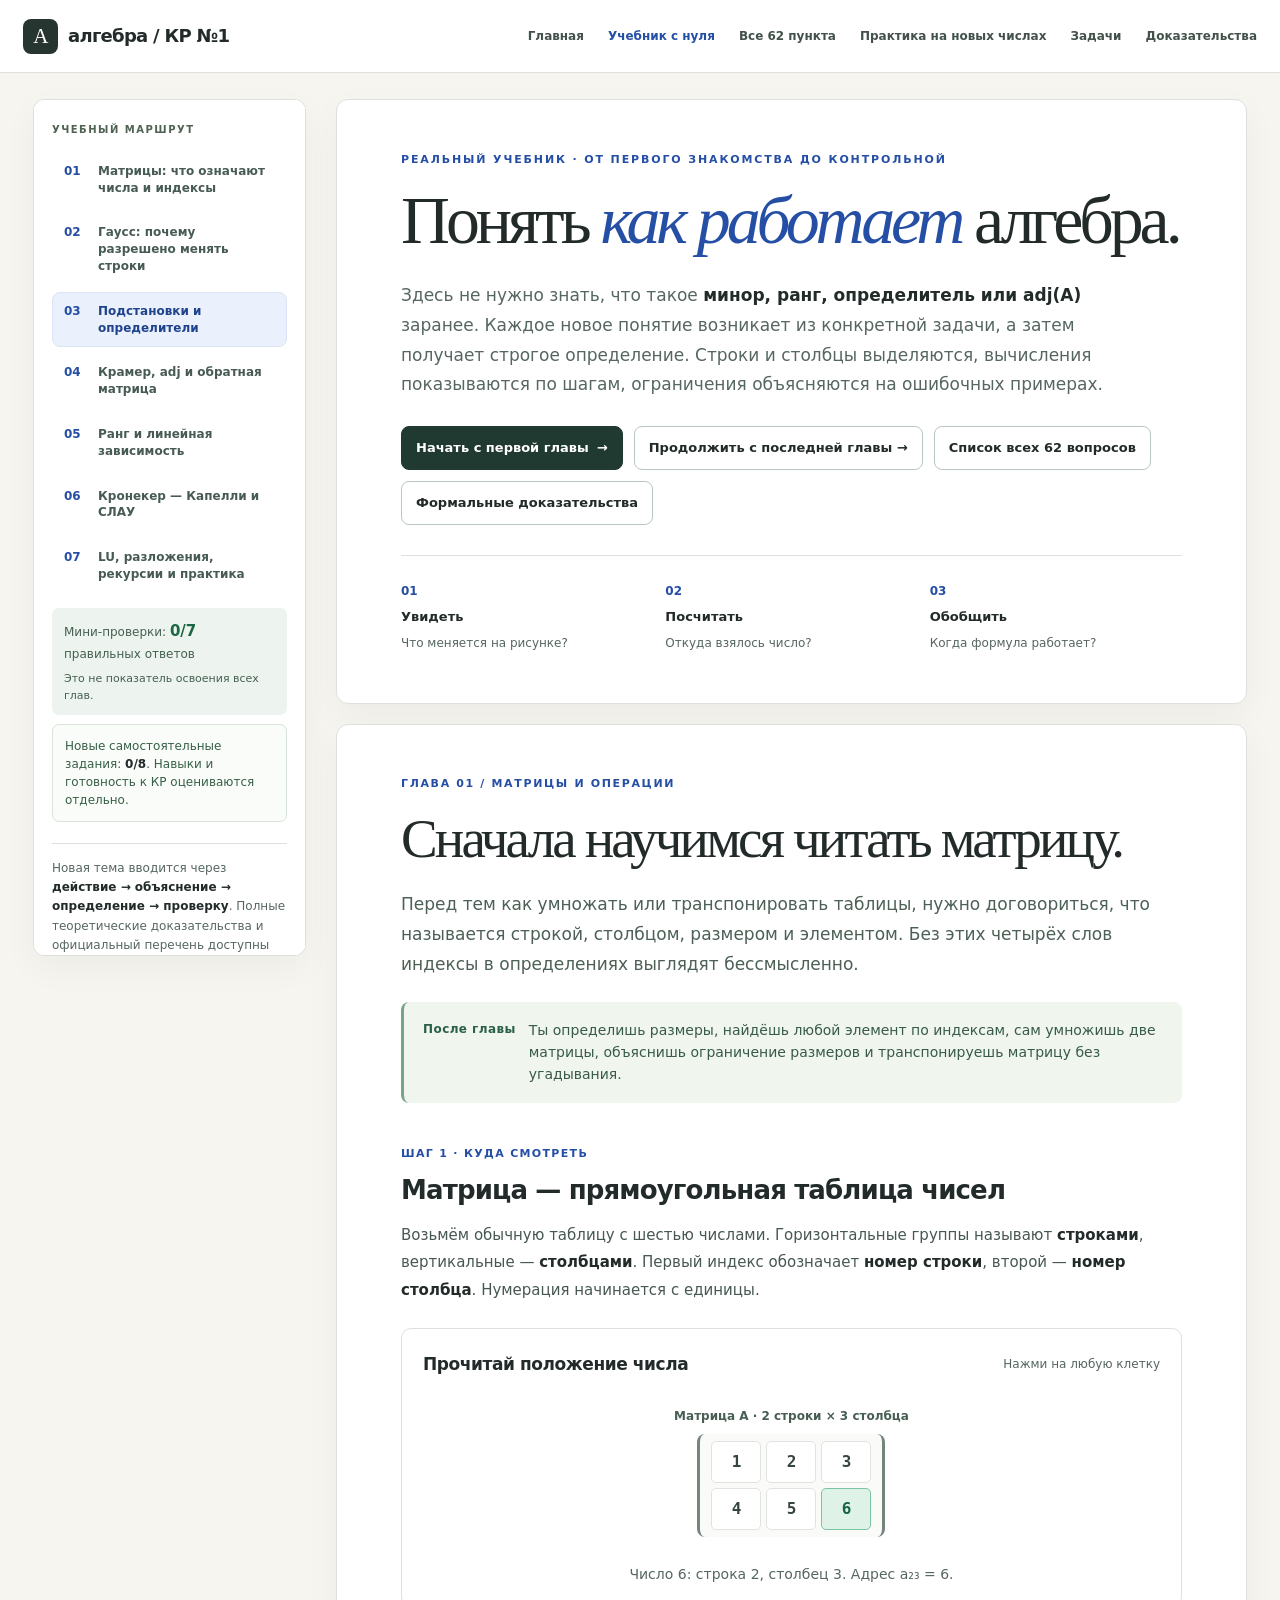
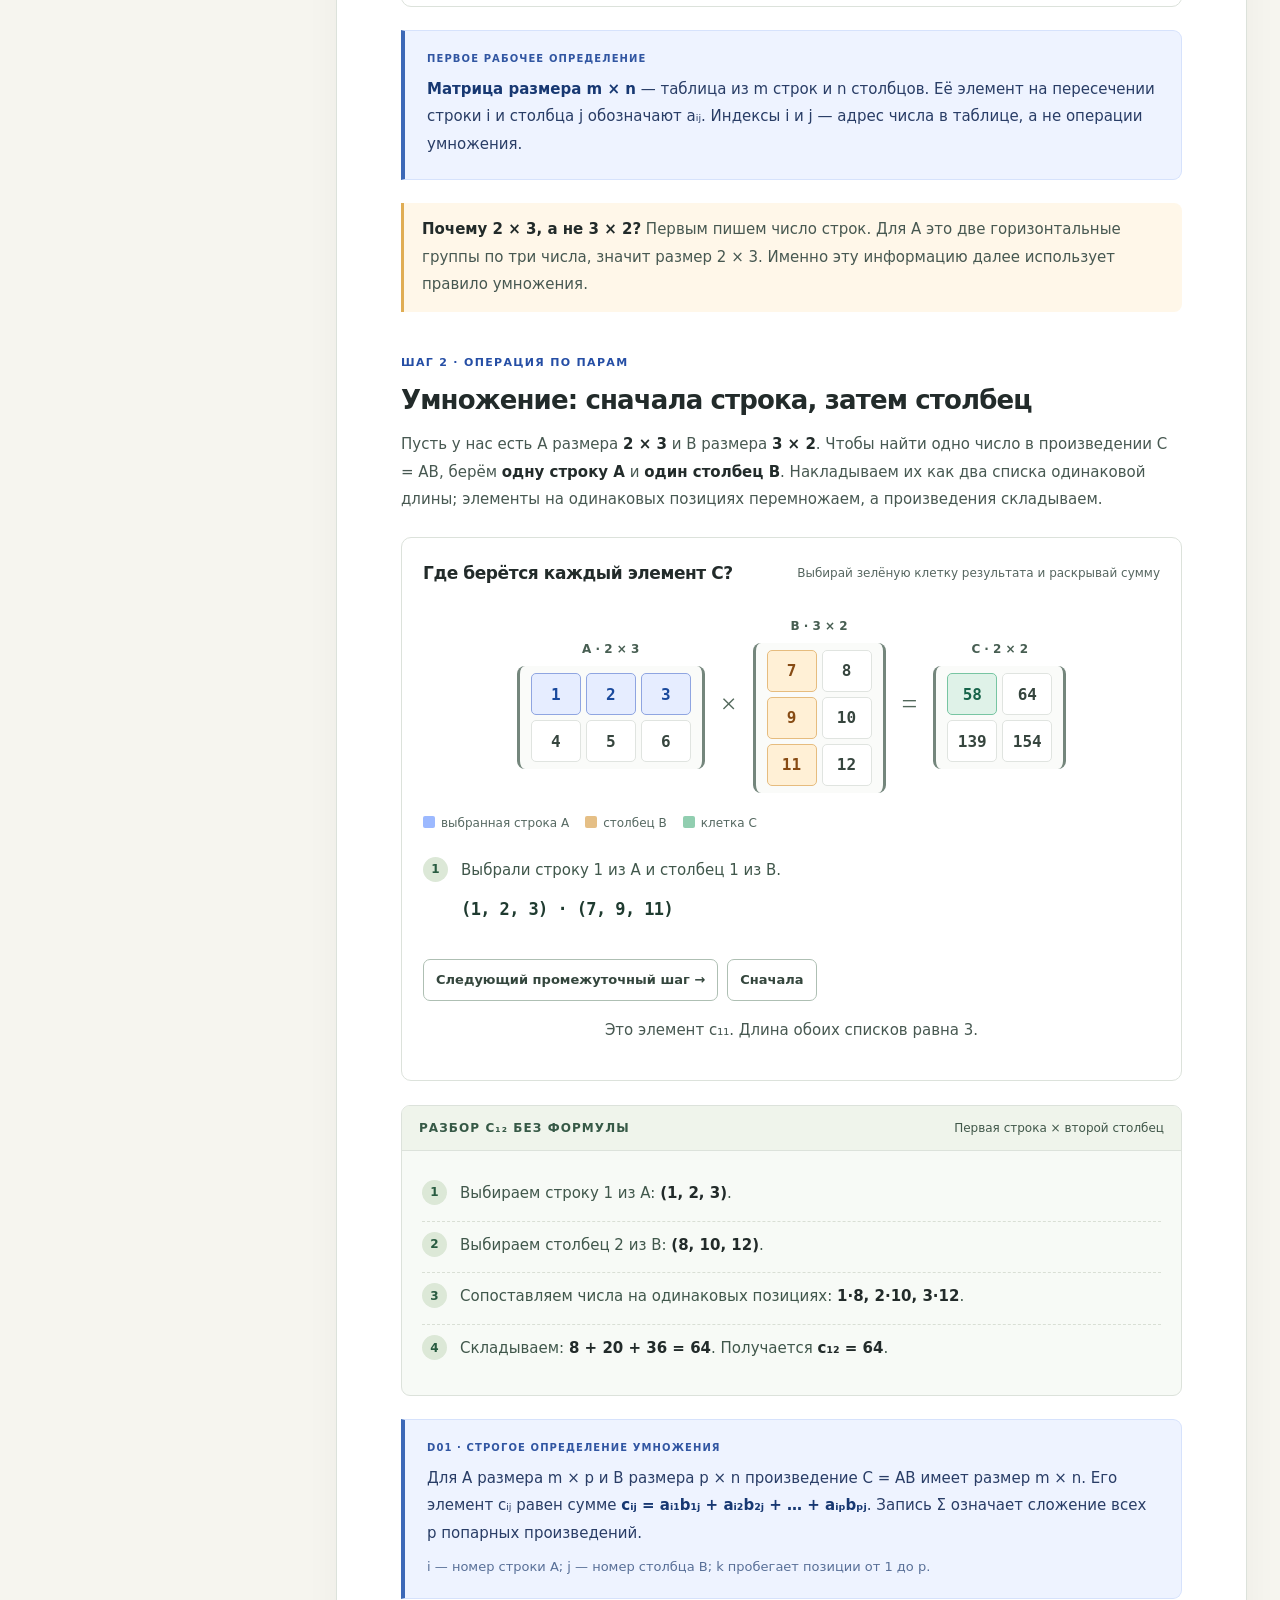
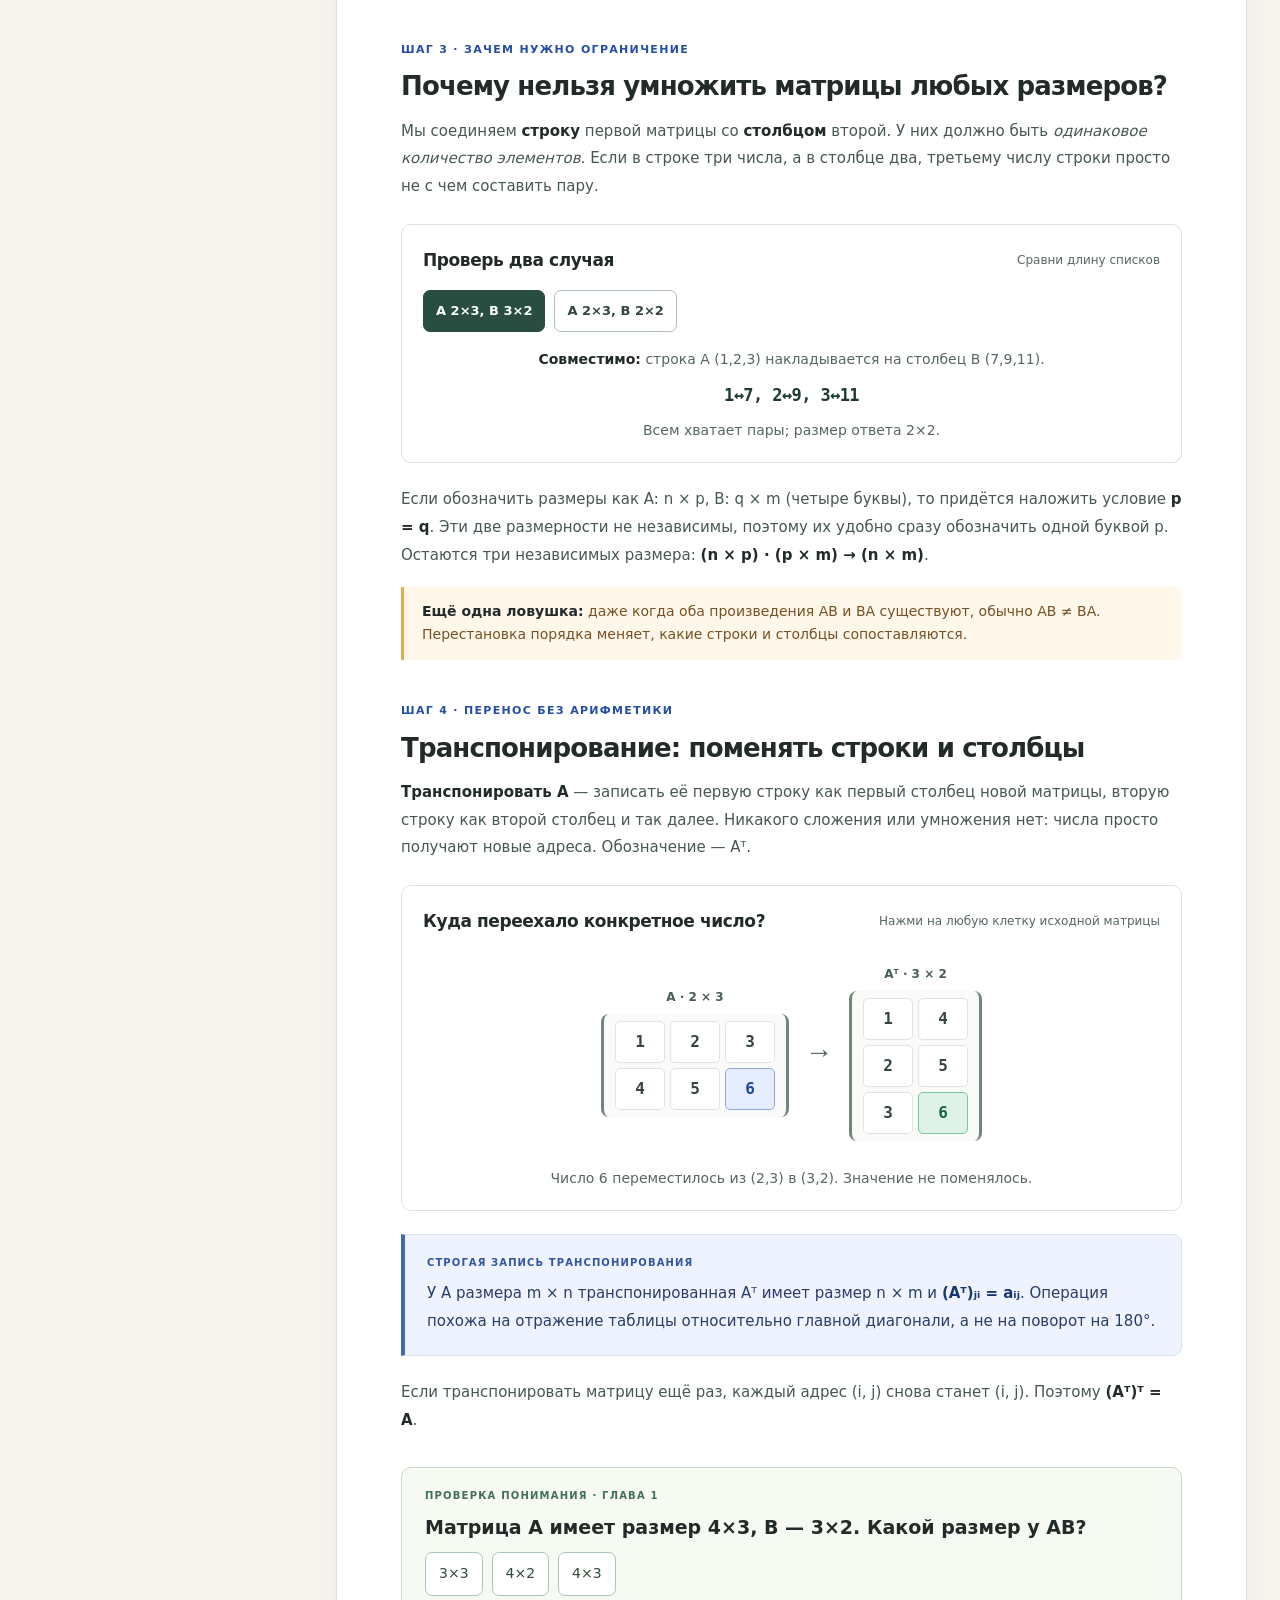
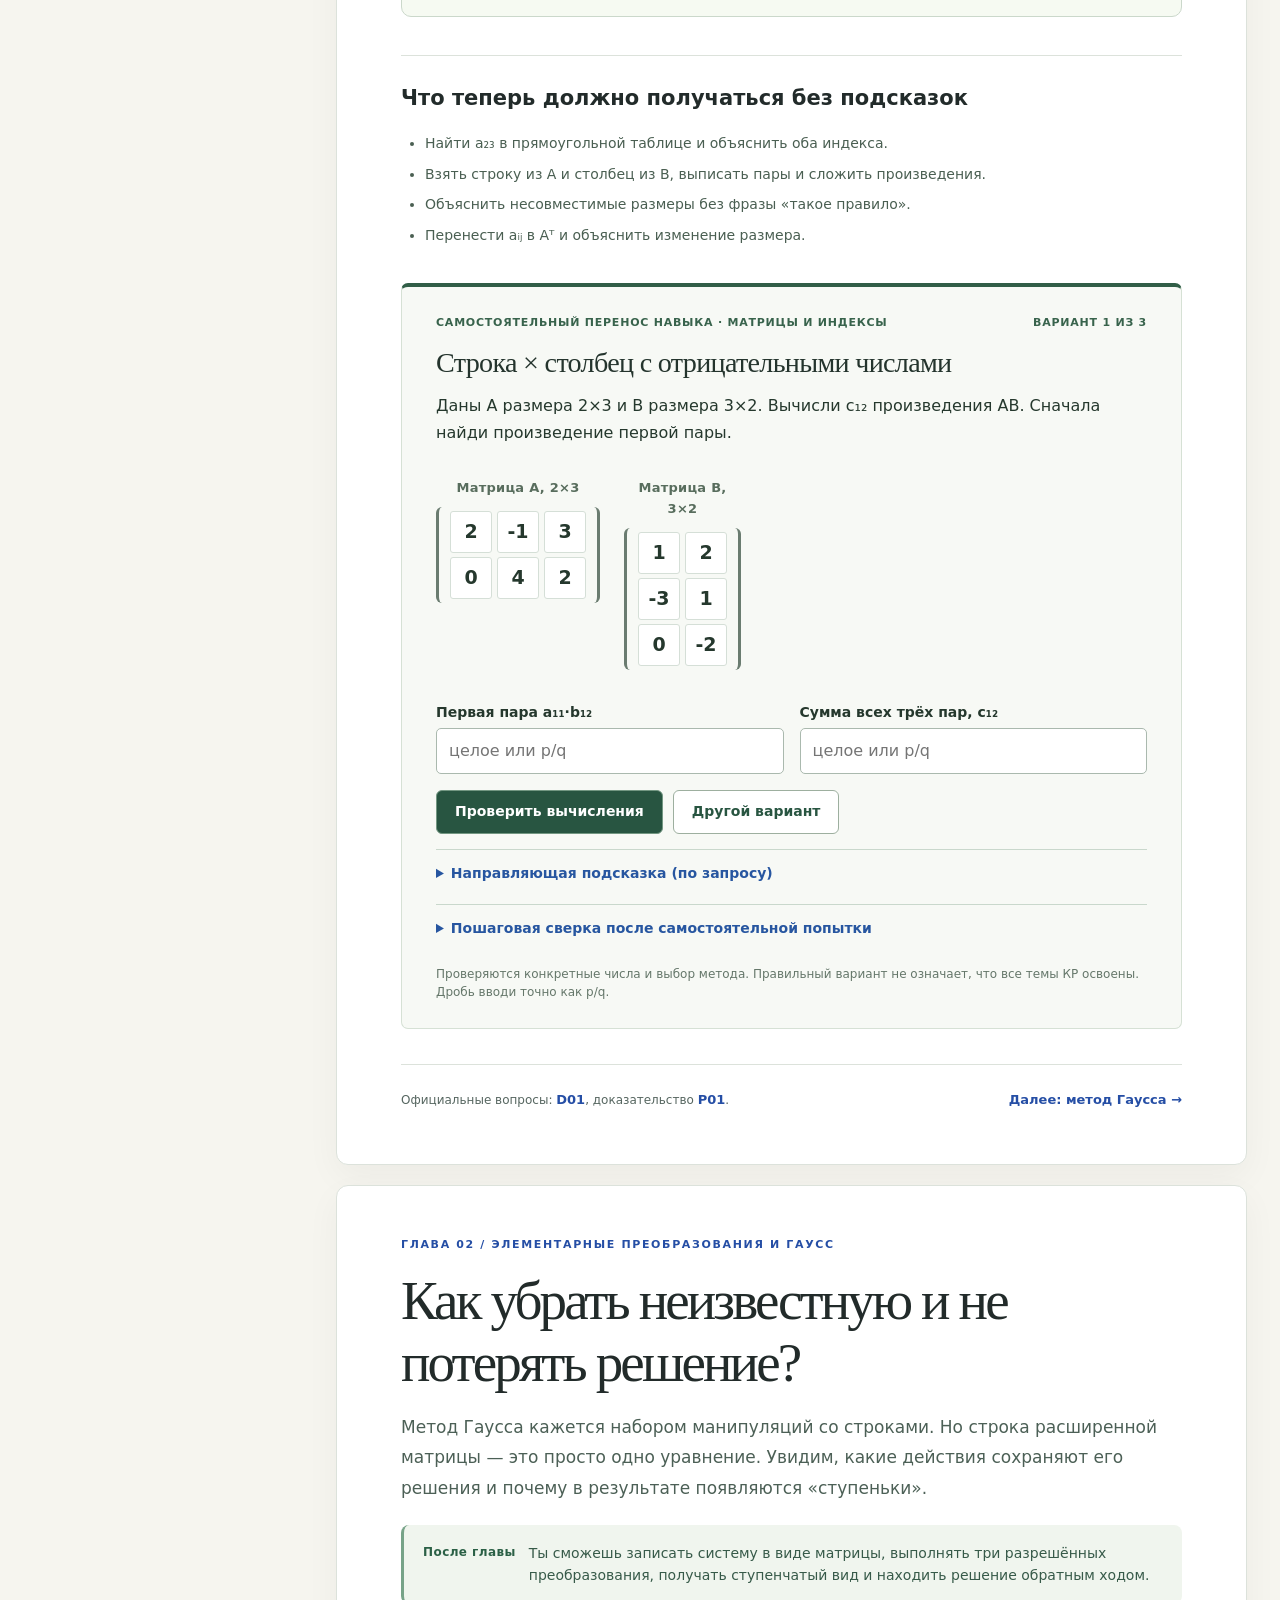
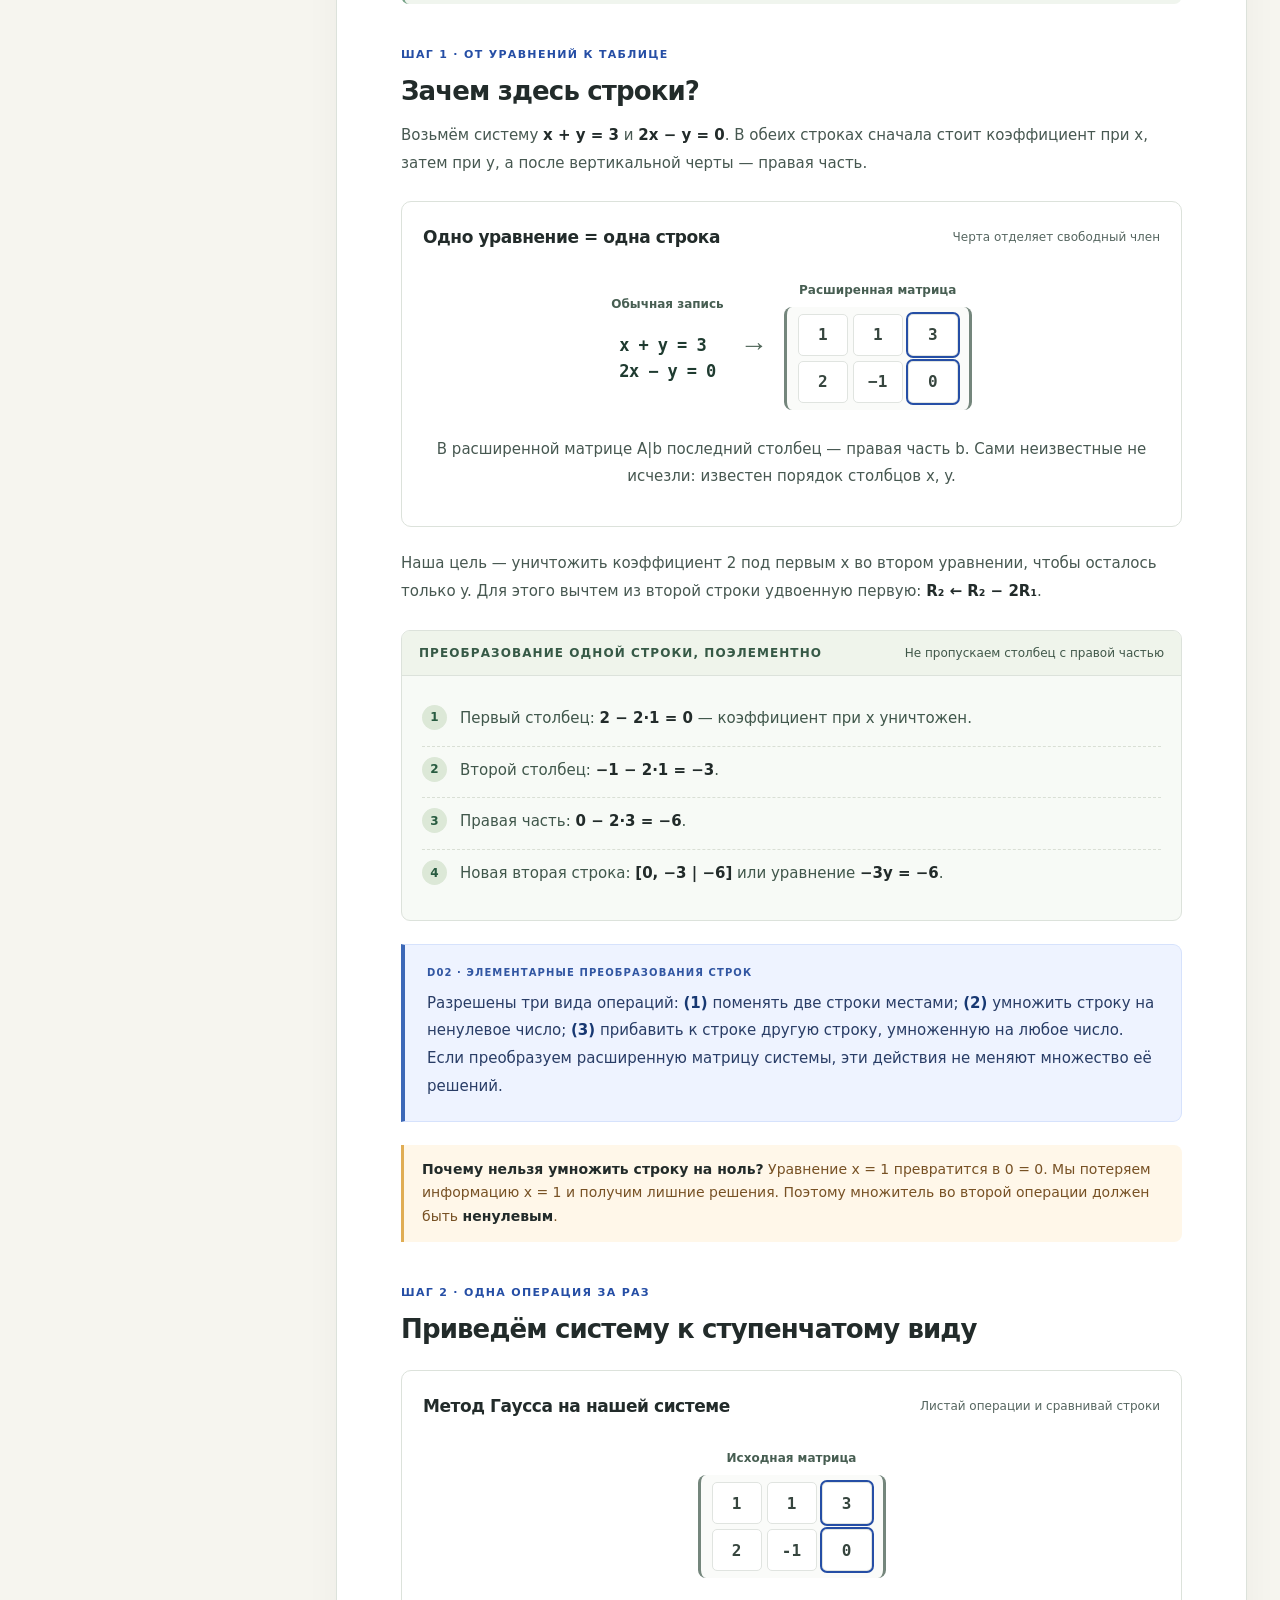
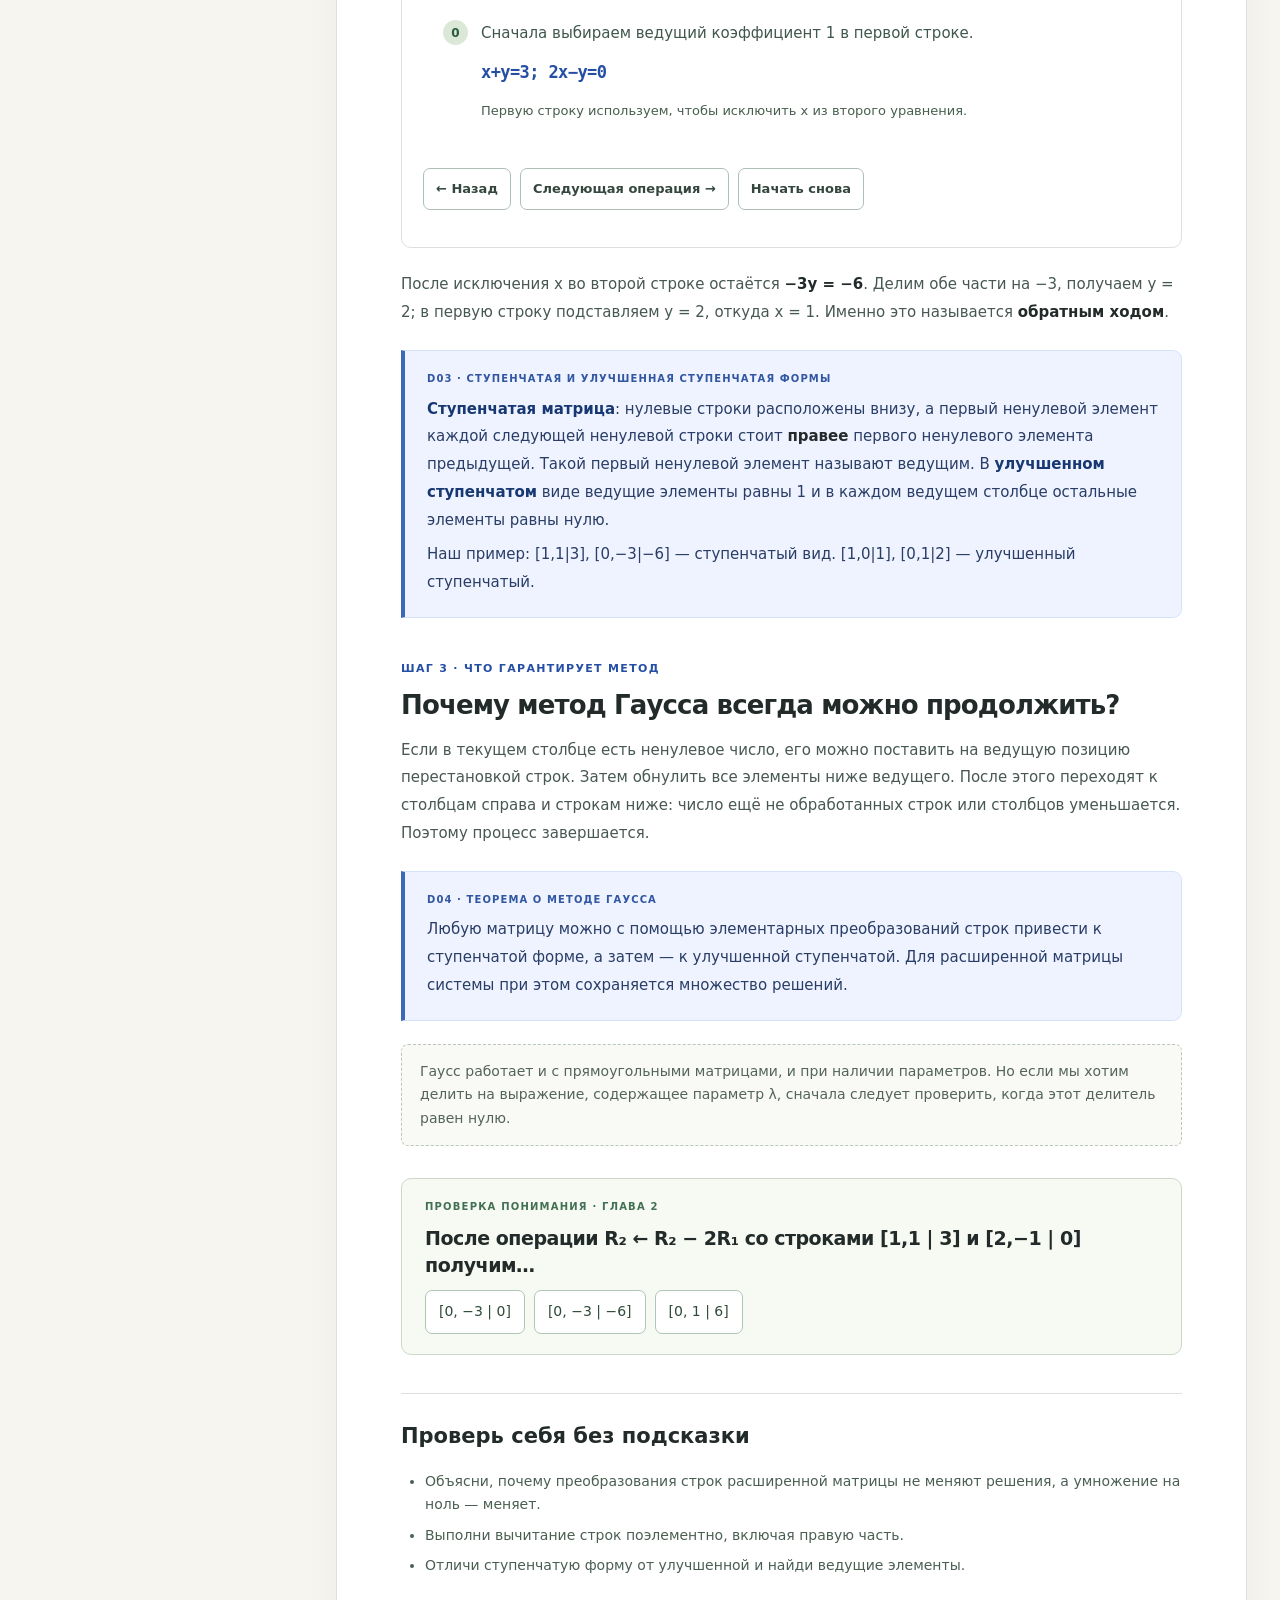
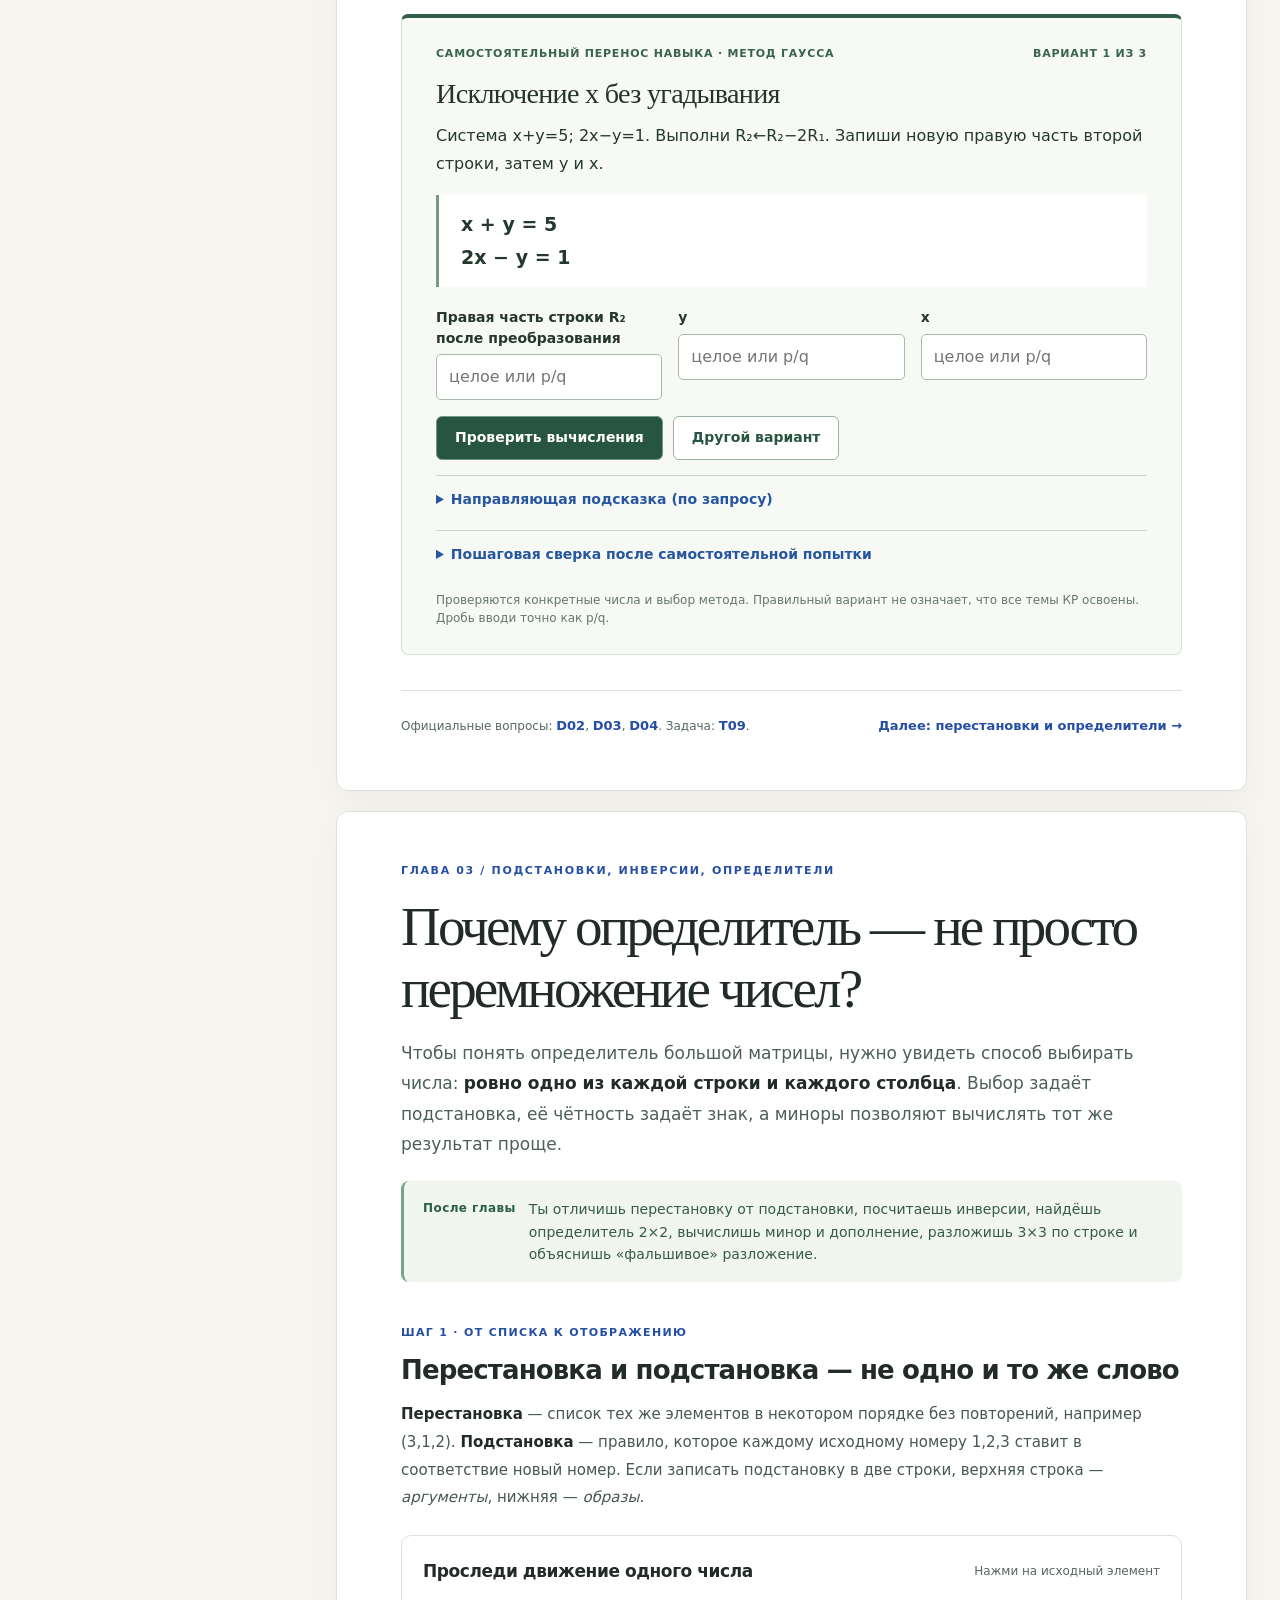
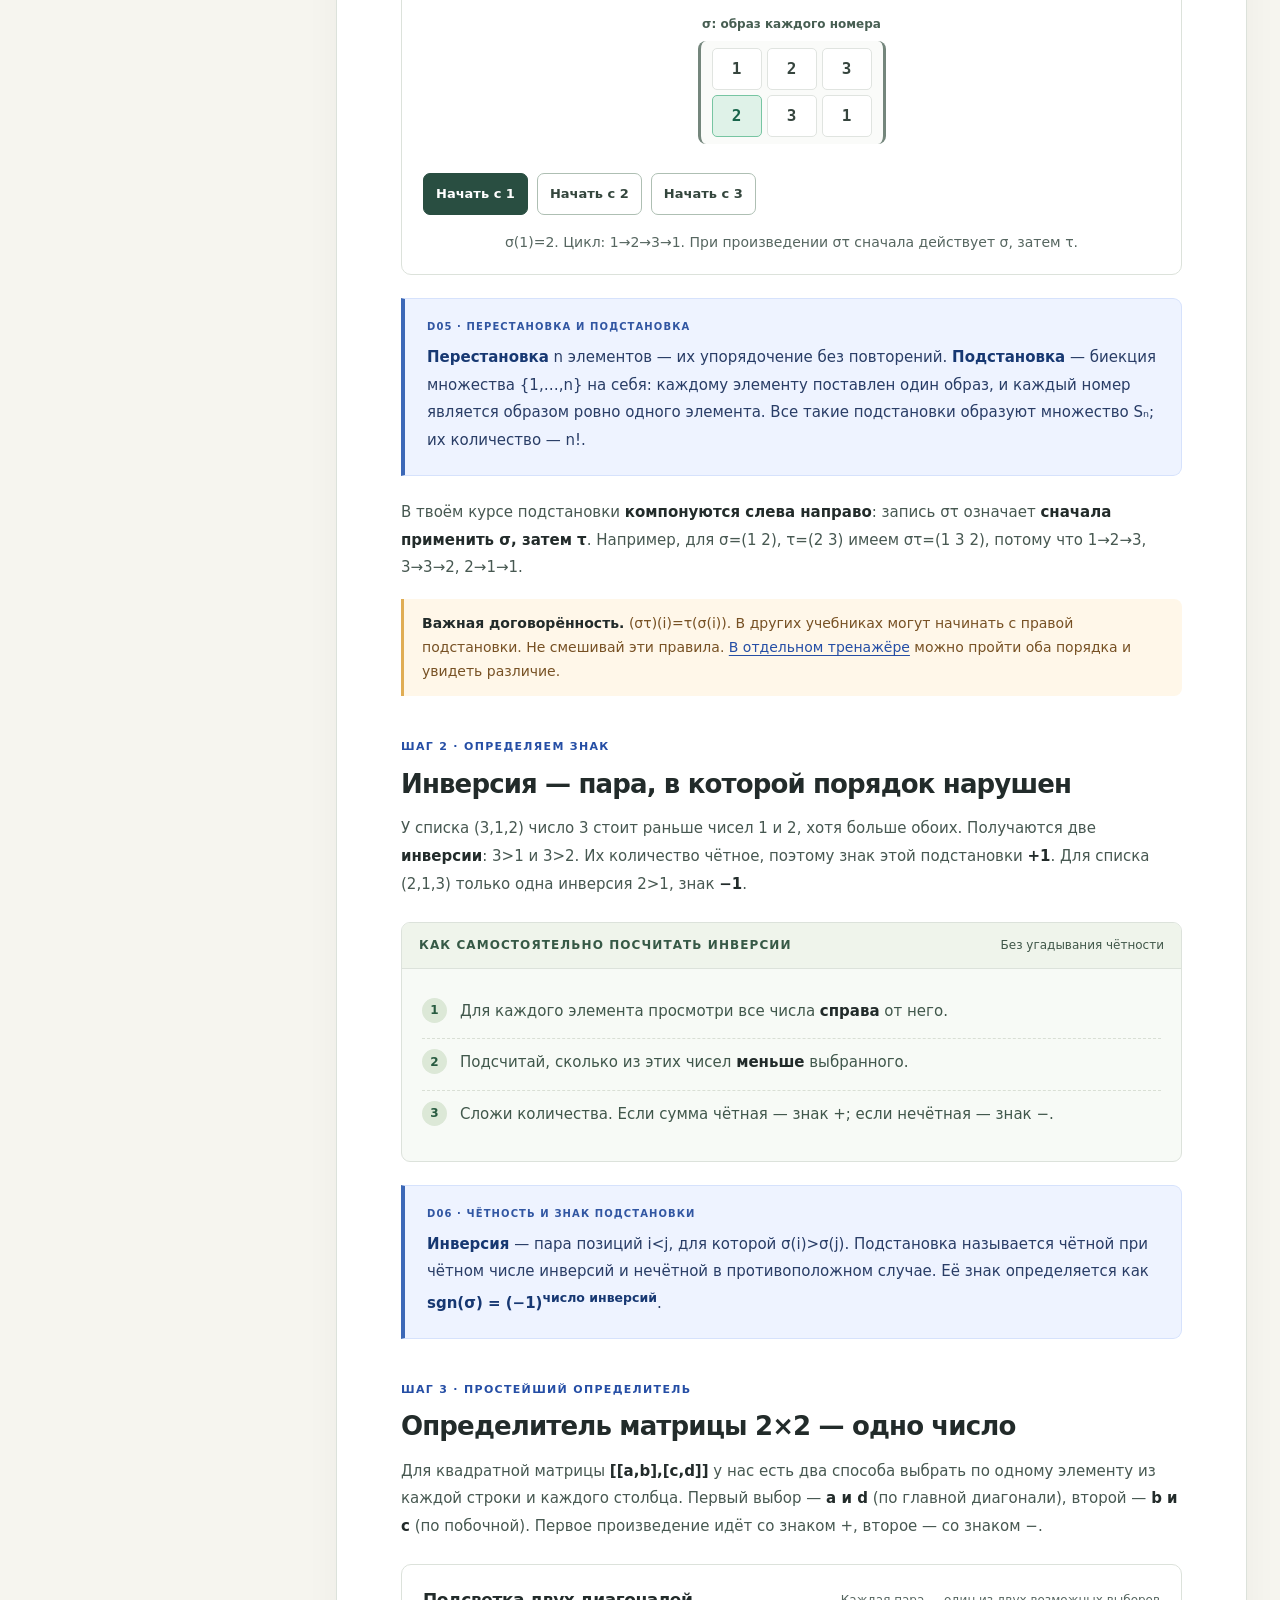
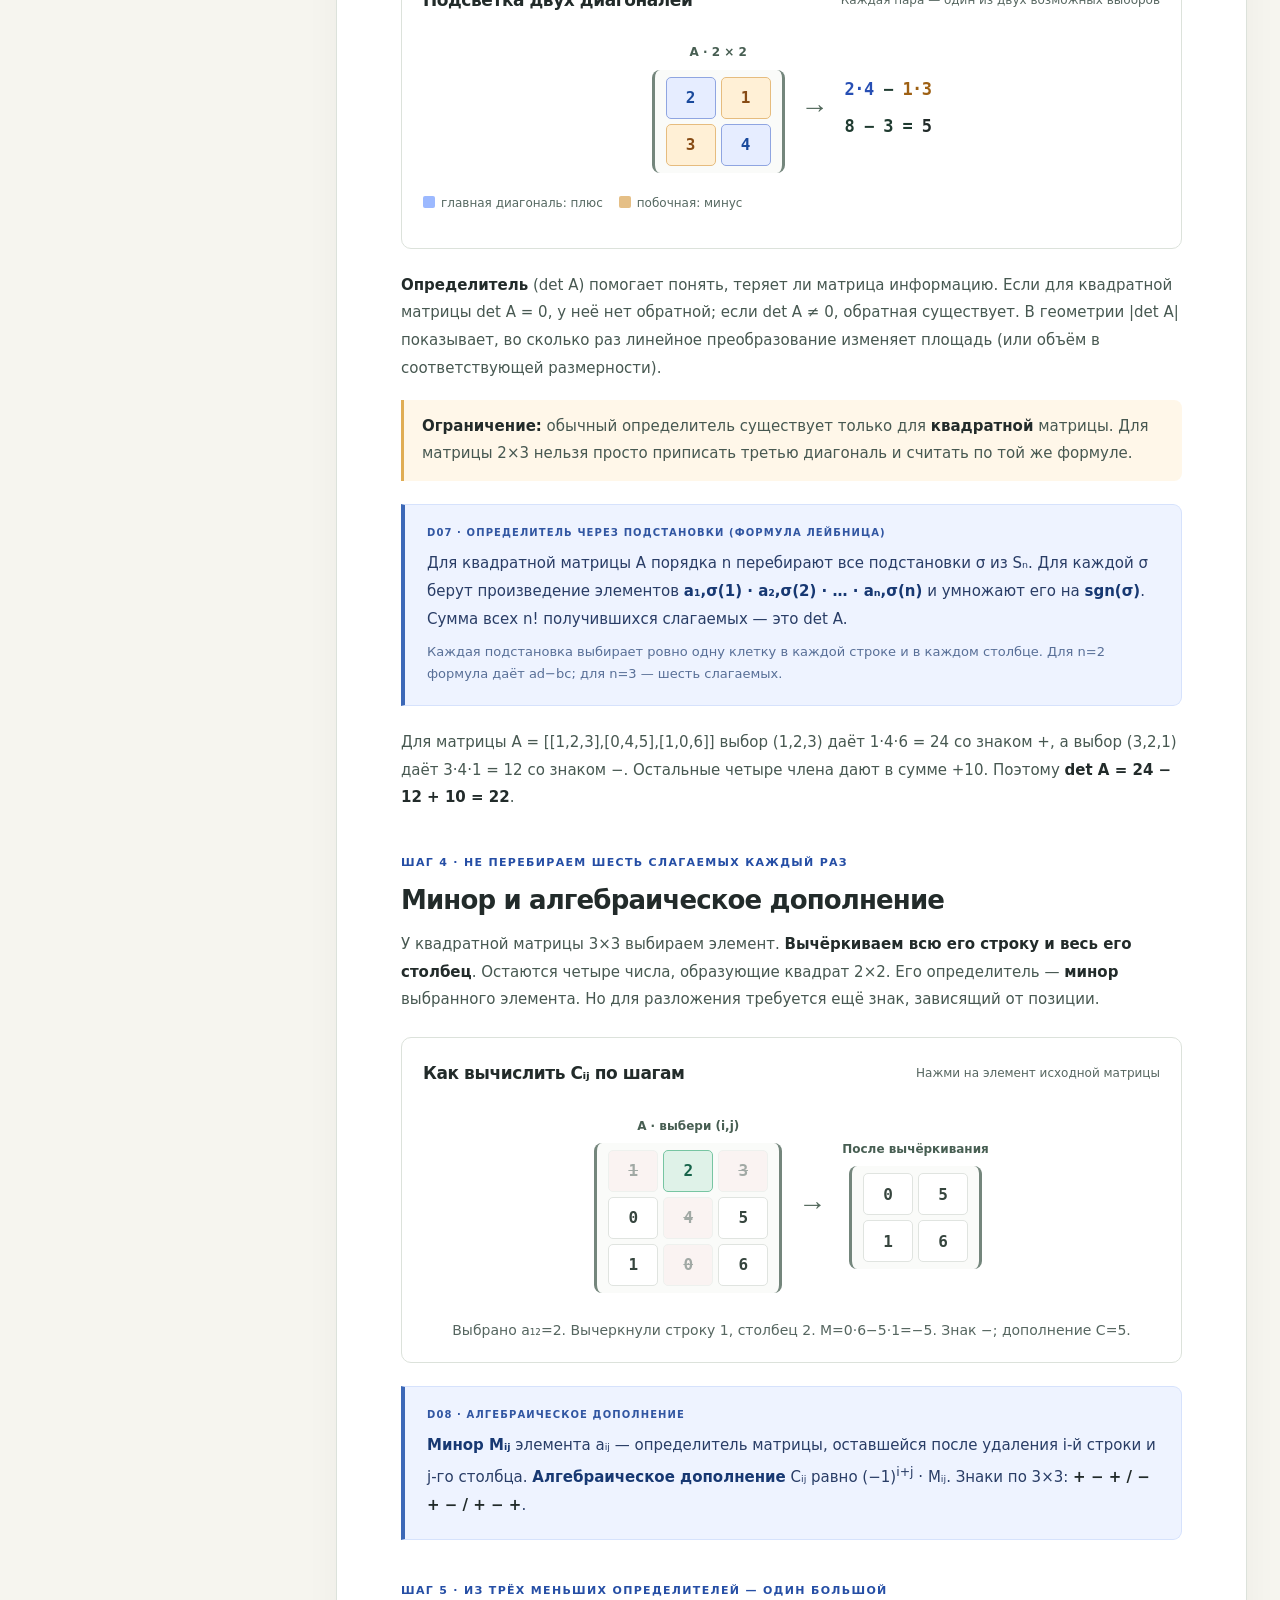
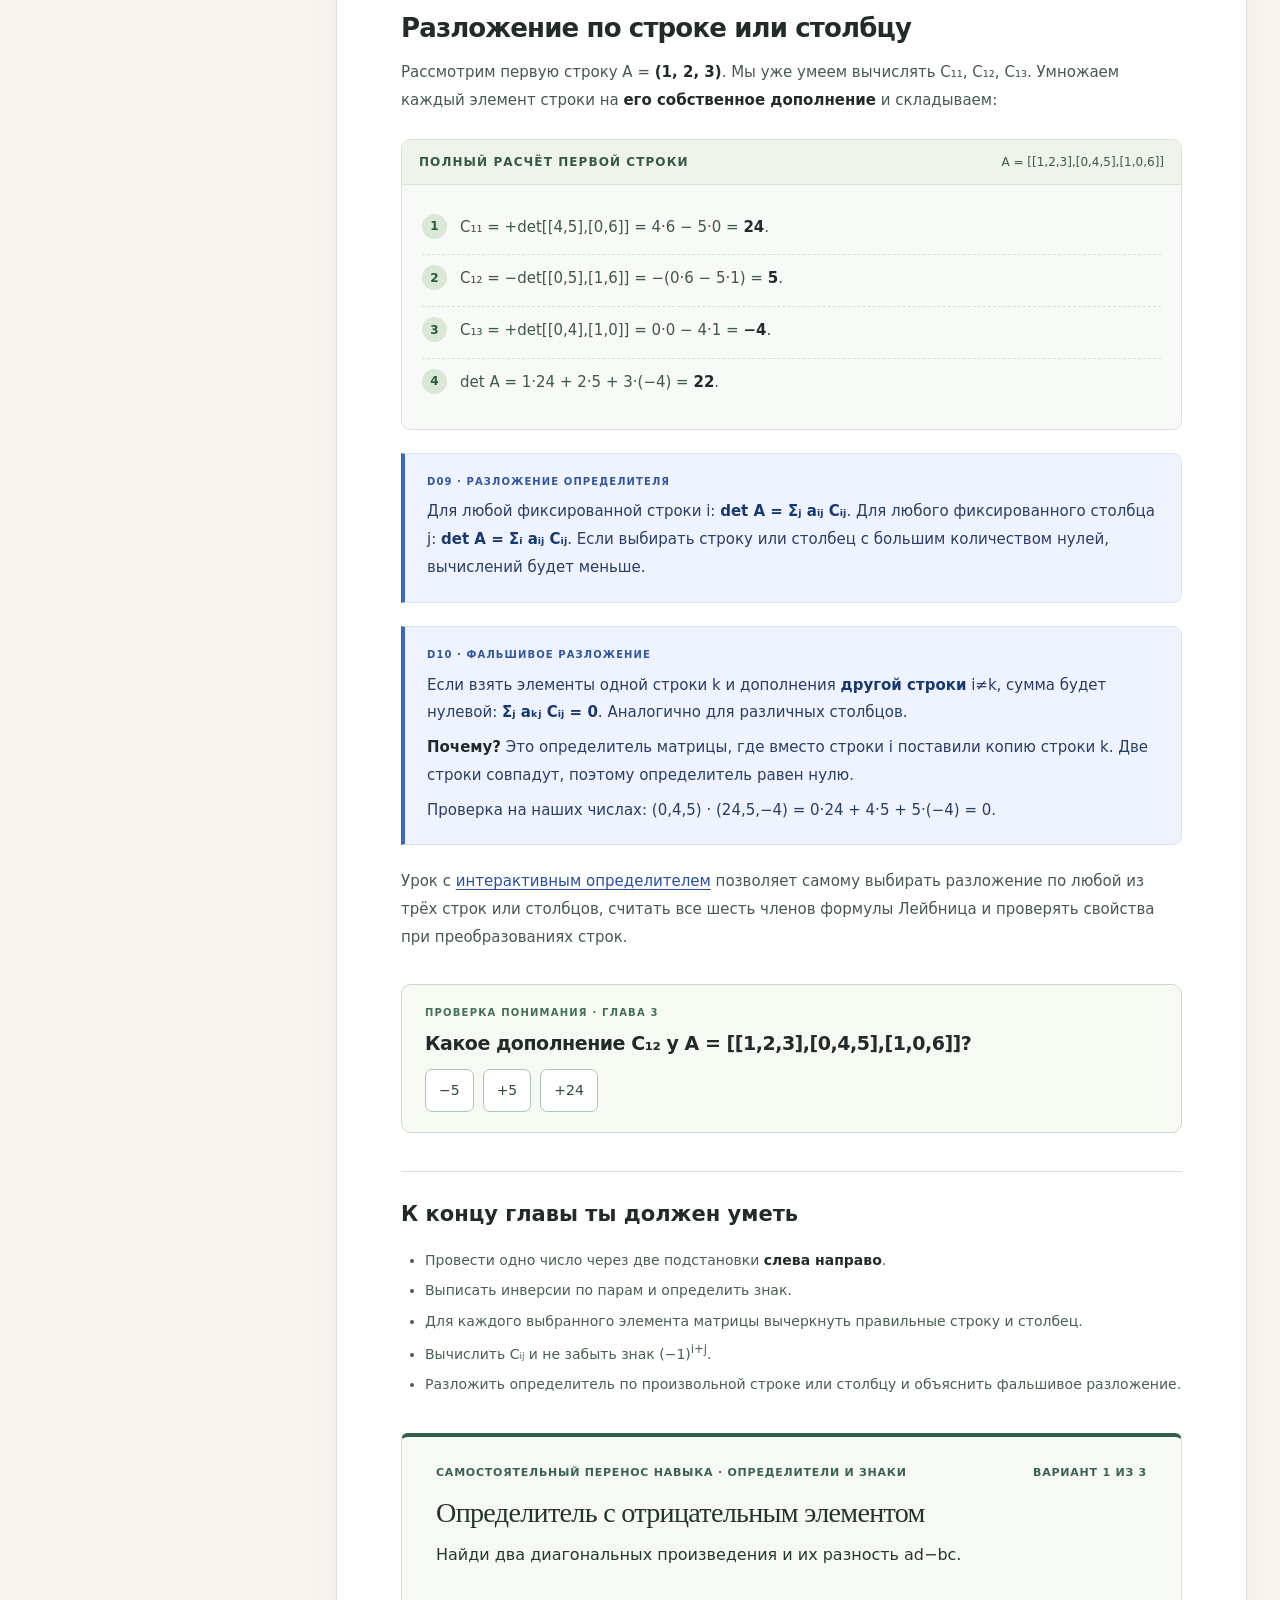
==== commit db4b6958: "Build independently verified algebra practice and proof workshops Unhide 25 conditions, add 24 exact" ====
--- a/definitions.html
+++ b/definitions.html
@@ -7,6 +7,7 @@
 <meta name="theme-color" content="#f6f5ef">
 <title>Линейная алгебра с нуля — последовательный учебник · КР №1</title>
 <link rel="stylesheet" href="./assets/learn.css">
+<link rel="stylesheet" href="./assets/transfer.css">
 <link rel="icon" href="./favicon.svg" type="image/svg+xml">
 </head>
 <body>
@@ -16,6 +17,7 @@
     <a href="./" >Главная</a>
     <a href="./definitions.html" class="active" aria-current="page">Учебник с нуля</a>
     <a href="./syllabus.html">Все 62 пункта</a>
+    <a href="./practice.html">Практика на новых числах</a>
     <a href="./problems.html">Задачи</a>
     <a href="./proofs.html">Доказательства</a>
   </nav>
@@ -32,7 +34,8 @@
       <a href="#chapter-5"><span class="num">06</span><span>Кронекер — Капелли и СЛАУ</span></a>
       <a href="#chapter-6"><span class="num">07</span><span>LU, разложения, рекурсии и практика</span></a>
     </nav>
-    <div class="side-status">Прохождение: <b id="chapter-progress">0/7</b> глав изучено</div>
+    <div class="side-status">Мини-проверки: <b id="chapter-progress">0/7</b> правильных ответов <small>Это не показатель освоения всех глав.</small></div>
+    <div class="side-milestones">Новые самостоятельные задания: <b id="transfer-progress">0/8</b>. Навыки и готовность к КР оцениваются отдельно.</div>
     <div class="side-note">Новая тема вводится через <strong>действие → объяснение → определение → проверку</strong>. Полные теоретические доказательства и официальный перечень доступны по ссылкам внутри глав.</div>
   </aside>
   <main class="course-body">
@@ -42,6 +45,7 @@
       <p>Здесь не нужно знать, что такое <strong>минор, ранг, определитель или adj(A)</strong> заранее. Каждое новое понятие возникает из конкретной задачи, а затем получает строгое определение. Строки и столбцы выделяются, вычисления показываются по шагам, ограничения объясняются на ошибочных примерах.</p>
       <div class="hero-actions">
         <a class="btn primary" href="#chapter-0">Начать с первой главы <span aria-hidden="true">→</span></a>
+        <a class="btn" id="resume-chapter" href="#chapter-0" hidden>Продолжить с последней главы →</a>
         <a class="btn" href="./syllabus.html">Список всех 62 вопросов</a>
         <a class="btn" href="./textbook.html">Формальные доказательства</a>
       </div>
@@ -631,4 +635,6 @@
 </div>
 <footer class="footer">Алгебра · КР №1 · 2026. Материал для обучения, официальные формулировки и задачи доступны в <a href="./textbook.html">полном курсе</a>. Подстановки во всех новых объяснениях выполняются слева направо.</footer>
 <script src="./assets/learn.js"></script>
+<script src="./assets/transfer-cases.js"></script>
+<script src="./assets/transfer-practice.js"></script>
 </body></html>
--- a/assets/learn.css
+++ b/assets/learn.css
@@ -1,5 +1,5 @@
 @import url('');
-:root{color-scheme:light;--ink:#222b2a;--muted:#566660;--faint:#75827a;--paper:#f6f5ef;--surface:#ffffff;--surface2:#f8faf8;--border:#dce2db;--blue:#254ea5;--blue-strong:#173d90;--blue-soft:#e6edff;--amber:#9e6013;--amber-soft:#fff0d6;--green:#146b51;--green-soft:#dff2e8;--red:#a5444c;--red-soft:#fae8e8;--shadow:0 12px 35px rgba(23,31,27,.045)}
+:root{color-scheme:light;--ink:#222b2a;--muted:#566660;--faint:#506253;--paper:#f6f5ef;--surface:#ffffff;--surface2:#f8faf8;--border:#dce2db;--blue:#254ea5;--blue-strong:#173d90;--blue-soft:#e6edff;--amber:#9e6013;--amber-soft:#fff0d6;--green:#146b51;--green-soft:#dff2e8;--red:#a5444c;--red-soft:#fae8e8;--shadow:0 12px 35px rgba(23,31,27,.045)}
 *{box-sizing:border-box}html{scroll-behavior:smooth;scroll-padding-top:25px}body{margin:0;background:var(--paper);color:var(--ink);font:16px/1.68 Inter,system-ui,-apple-system,"Segoe UI",Arial,sans-serif;-webkit-font-smoothing:antialiased}
 a{color:var(--blue);text-underline-offset:3px}button,input,select{font:inherit}button:focus-visible,a:focus-visible,input:focus-visible,summary:focus-visible{outline:3px solid #eaac42;outline-offset:3px}h1,h2,h3,h4,p{margin-top:0}strong{color:var(--ink)}b{color:var(--ink)}
 .site-nav{background:var(--surface);border-bottom:1px solid var(--border);padding:0 max(23px,calc((100vw - 1350px)/2));display:flex;align-items:center;justify-content:space-between;gap:30px;min-height:73px}
@@ -32,23 +32,23 @@
 .formal em{font-style:normal;font-weight:800;color:#173872}.symbols{font-size:13px;margin-top:8px;color:#586f97}
 .worked{background:#f7faf6;border:1px solid var(--border);border-radius:9px;margin:24px 0 17px;overflow:hidden}
 .worked-header{display:flex;align-items:center;justify-content:space-between;gap:12px;padding:12px 17px;background:#eff4eb;border-bottom:1px solid var(--border)}
-.worked-header strong{font-size:12px;text-transform:uppercase;letter-spacing:.09em;color:#365946}.worked-header span{font-size:12px;color:#64746b}
+.worked-header strong{font-size:12px;text-transform:uppercase;letter-spacing:.09em;color:#365946}.worked-header span{font-size:12px;color:#405749}
 .worked-body{padding:19px 20px}.work-step{display:grid;grid-template-columns:26px 1fr;gap:12px;padding:10px 0}.work-step+ .work-step{border-top:1px dashed #d9dfd5}
 .work-step .step-num{display:grid;place-items:center;background:#dce8d7;color:#285b40;border-radius:50%;font-size:12px;font-weight:800;width:25px;height:25px}
-.work-step p{margin:0 0 3px;color:#40574b;font-size:15px}.work-step small{font-size:13px;color:#718078}
+.work-step p{margin:0 0 3px;color:#40574b;font-size:15px}.work-step small{font-size:13px;color:#465e4e}
 .mathline{font:650 17px/1.55 "DejaVu Sans Mono",Consolas,monospace;letter-spacing:-.035em;color:#1f3b30;overflow-wrap:anywhere;max-width:100%;display:block;margin:11px 0}
 .mathline.blue{color:var(--blue)}.mathline .a{color:#274fb4}.mathline .b{color:var(--amber)}.mathline .c{color:var(--green)}code{font-family:"DejaVu Sans Mono",Consolas,monospace;font-size:.88em;background:#f0f2ef;padding:1px 4px;border-radius:3px;overflow-wrap:anywhere}
 .visual{background:#fff;border:1px solid var(--border);border-radius:10px;padding:21px;margin:23px 0;overflow-x:auto}
 .visual-head{display:flex;align-items:center;justify-content:space-between;gap:14px;margin-bottom:15px;flex-wrap:wrap}.visual-head h4{margin:0;font-size:17px}.visual-head small{color:var(--muted);font-size:12px}
 .matrix-row{display:flex;align-items:center;justify-content:center;gap:16px;flex-wrap:wrap;padding:13px 0}
-.mat-wrap{display:flex;flex-direction:column;align-items:center;gap:7px}.mat-label{font-size:12px;color:#677b6f;font-weight:750}
+.mat-wrap{display:flex;flex-direction:column;align-items:center;gap:7px}.mat-label{font-size:12px;color:#475e52;font-weight:750}
 .mat{display:grid;grid-template-columns:repeat(var(--cols),minmax(36px,50px));gap:5px;border-left:3px solid #74867c;border-right:3px solid #74867c;border-radius:8px;padding:7px 11px;background:#fafbf9}
 .mat .v{min-height:42px;min-width:35px;border-radius:5px;border:1px solid #e0e4e0;background:#fff;display:flex;align-items:center;justify-content:center;font:720 16px/1.1 "DejaVu Sans Mono",Consolas,monospace;color:#36453e;padding:6px}
 .mat .v.row-h{background:var(--blue-soft);border-color:#8fa5e1;color:#19499c}.mat .v.col-h{background:var(--amber-soft);border-color:#e6bc7e;color:#874b14}
 .mat .v.sel-h{background:var(--green-soft);border-color:#77c5a2;color:#17644a}.mat .v.gone{background:var(--red-soft);opacity:.45;text-decoration:line-through}.mat .v.diag-h{background:#dde8ff;color:#2256a5}.mat .v.focus{outline:2px solid var(--blue)}
 .mat button.v{cursor:pointer}.mat button.v:hover{border-color:#2552af}.mat button.v:focus-visible{outline:3px solid #eab347}
 .mat .v[disabled]{cursor:default}
-.symbol-op{font:500 28px Georgia,serif;color:#84958b}
+.symbol-op{font:500 28px Georgia,serif;color:#52685b}
 .visual-note{font-size:14px;color:var(--muted);text-align:center;line-height:1.6;margin-top:13px}
 .controlbar{display:flex;gap:9px;align-items:center;flex-wrap:wrap;margin:16px 0}
 .controlbar button,.controlbar select{background:white;border:1px solid #aebfb3;color:#34463d;border-radius:7px;padding:9px 12px;cursor:pointer;font-size:13px;font-weight:750}.controlbar button[aria-pressed=true]{background:#294e41;border-color:#294e41;color:white}
@@ -71,7 +71,7 @@
 .chapter-next{padding-top:24px;border-top:1px solid var(--border);margin-top:35px;display:flex;justify-content:space-between;align-items:center;gap:14px;flex-wrap:wrap}
 .chapter-next a{font-weight:780;font-size:13px;text-decoration:none}.chapter-next a:hover{text-decoration:underline}
 .chapter-footer{font-size:12px;color:var(--muted)}.chapter-footer a{color:var(--blue)}
-.footer{padding:20px 33px 36px;max-width:1440px;margin:auto;font-size:12px;color:#65776b}
+.footer{padding:20px 33px 36px;max-width:1440px;margin:auto;font-size:12px;color:#405647}
 @media (max-width:1120px){.course-layout{grid-template-columns:230px minmax(0,1fr);gap:15px;padding:20px 15px}.site-nav{padding:0 22px}.hero,.chapter{padding-left:37px;padding-right:37px}}
 @media (max-width:820px){.course-layout{display:block;padding:0 13px 50px}.nav-panel{position:static;max-height:none;margin:13px 0 15px;padding:16px}.course-nav{grid-template-columns:repeat(2,minmax(0,1fr))}.side-note,.side-status{display:none}.hero,.chapter{padding:38px 27px}.site-nav{padding:12px 19px;align-items:flex-start;flex-wrap:wrap;gap:9px}.site-links{gap:12px}.nav-title{margin-bottom:10px}}
 @media (max-width:530px){.course-layout{padding:0 8px 30px}.site-links{font-size:11px;gap:9px}.site-brand{font-size:16px}.site-brand .brand-icon{width:29px;height:29px}.hero,.chapter{padding:32px 20px}.hero h1{font-size:44px}.hero p,.chapter-intro{font-size:15px}.hero-structure{grid-template-columns:1fr}.hero-structure div{grid-template-columns:65px 1fr}.outcome{display:block}.outcome b{display:block;margin-bottom:6px}.course-nav{grid-template-columns:1fr}.chapter h2{font-size:36px}.concept h3{font-size:24px}.mat{grid-template-columns:repeat(var(--cols),minmax(26px,39px));gap:3px;padding:5px 8px}.mat .v{min-width:27px;min-height:36px;font-size:13px;padding:3px}.matrix-row{gap:7px}.symbol-op{font-size:21px}.visual{padding:14px 9px}.work-step{grid-template-columns:25px 1fr}.quickcheck{padding:17px}.worked-body{padding:14px}.formal{padding:17px}.footer{padding:20px 16px 30px}}
@@ -80,3 +80,8 @@
 /* On phones the chapter navigation is a short scrollable strip, not a wall before the lesson. */
 @media(max-width:820px){.nav-panel{padding:12px 13px}.nav-title{margin-bottom:8px}.course-nav{display:flex;gap:7px;overflow-x:auto;scroll-snap-type:x mandatory;scrollbar-width:thin;padding-bottom:4px}.course-nav a{flex:0 0 195px;scroll-snap-align:start;border:1px solid var(--border);background:#f8faf7;padding:8px 10px}}
 @media(max-width:530px){.course-nav{display:flex;grid-template-columns:unset}.course-nav a{flex:0 0 177px;font-size:11px}.hero{padding-top:29px}}
+
+.side-status small{display:block;margin-top:7px;font-size:11px;line-height:1.5;font-weight:500}.side-milestones{margin:9px 0;padding:12px;font-size:12px;line-height:1.5;border:1px solid #d8e4d7;border-radius:7px;color:#375f46;background:#fafcf9}
+
+/* Explicit respect for hidden even on flex-style buttons. */
+.btn[hidden]{display:none!important}
--- a/assets/transfer.css
+++ b/assets/transfer.css
@@ -0,0 +1,56 @@
+/* New-data practice: lesson-like typography and precise feedback, not a wall of cards. */
+.transfer-practice {
+  margin:36px 0 24px;padding:27px clamp(14px,3vw,34px);
+  background:#f7f9f5;border:1px solid #d6e1d5;border-top:4px solid #315e47;border-radius:7px;
+  color:#25382d;line-height:1.6
+}
+.transfer-practice .transfer-heading {display:flex;flex-wrap:wrap;justify-content:space-between;gap:8px;color:#38634c;font-weight:800;font-size:11px;letter-spacing:.07em;text-transform:uppercase}
+.transfer-practice h3 {font:500 clamp(23px,2.2vw,31px)/1.2 Georgia,"Times New Roman",serif;margin:14px 0 12px;letter-spacing:-.025em;color:#24342d}
+.transfer-task {font-size:16px;line-height:1.7;max-width:77ch;margin:10px 0 18px}
+.transfer-matrices {display:flex;flex-wrap:wrap;align-items:flex-start;gap:24px;padding:14px 0 16px}
+.transfer-matrix {border-collapse:separate;border-spacing:5px 4px;border-left:3px solid #6a7c70;border-right:3px solid #6a7c70;border-radius:6px;padding:0 6px}
+.transfer-matrix caption {font-size:13px;color:#586d5d;font-weight:700;letter-spacing:.02em;margin-bottom:8px}
+.transfer-matrix td {min-width:42px;height:42px;text-align:center;background:#fff;border:1px solid #d5dfd7;border-radius:3px;padding:4px 7px;font:600 19px/1.2 system-ui,sans-serif;font-variant-numeric:tabular-nums}
+.transfer-equations {font:600 19px/1.75 "DejaVu Sans",system-ui,sans-serif;background:#fff;border-left:3px solid #779989;padding:13px 22px;margin:15px 0 20px}
+.transfer-fields {display:grid;grid-template-columns:repeat(auto-fit,minmax(min(190px,100%),1fr));gap:16px;margin:16px 0}
+.transfer-field {display:flex;flex-direction:column;gap:6px}
+.transfer-field label {font-size:14px;font-weight:700;line-height:1.45}
+.transfer-field input,.transfer-field select {width:100%;min-width:0;max-width:100%;min-height:46px;border:1px solid #aab9ae;border-radius:5px;background:#fff;color:#234031;padding:9px 12px;box-sizing:border-box;font:inherit}
+.transfer-field input:focus-visible,.transfer-field select:focus-visible {outline:3px solid #2456bd;outline-offset:2px}
+.transfer-field input[aria-invalid="true"],.transfer-field select[aria-invalid="true"] {border-color:#aa4337;box-shadow:0 0 0 1px #aa4337}
+.transfer-field-feedback {font-size:12px;color:#8b3930;line-height:1.45;margin:0}
+.transfer-actions {display:flex;flex-wrap:wrap;gap:10px;margin:15px 0}
+.transfer-actions button,.exam-submit {
+  min-height:44px;padding:11px 18px;border:1px solid #739782;border-radius:6px;background:#285541;color:white;
+  cursor:pointer;font:650 14px/1.35 system-ui,sans-serif
+}
+.transfer-actions button:hover,.exam-submit:hover{background:#1e4234}
+.transfer-actions button:focus-visible,.exam-submit:focus-visible,.transfer-hint summary:focus-visible,.transfer-answer summary:focus-visible {outline:3px solid #2456bd;outline-offset:3px}
+.transfer-actions .transfer-next {color:#285541;background:#fff;border-color:#9daf9f}
+.transfer-actions .transfer-next:hover{background:#e9f2e9}
+.transfer-status {font-size:14px;font-weight:650;color:#275a40;margin:10px 0}
+.transfer-status.is-error {color:#934237}
+.transfer-hint,.transfer-answer {border-top:1px solid #c9d8cc;padding:12px 0;margin:8px 0}
+.transfer-hint summary,.transfer-answer summary {font-weight:700;cursor:pointer;color:#2756a0;font-size:14px}
+.transfer-hint p,.transfer-answer p {margin:9px 0 2px;font-size:14px;line-height:1.7}
+.transfer-disclaimer {font-size:12px;color:#65776a;margin:13px 0 0;line-height:1.5}
+.transfer-practice a {color:#204cb0}
+.transfer-navigation {display:flex;flex-wrap:wrap;gap:8px;margin:20px 0 27px}
+.transfer-navigation a {font:600 13px system-ui,sans-serif;border:1px solid #bfd0c1;border-radius:5px;padding:10px 12px;text-decoration:none;color:#264f3a;background:#fff}
+.transfer-navigation a:hover{background:#e8f2e9}
+.practice-intro {font-size:17px;line-height:1.65;margin:13px 0 25px;color:#526859;max-width:75ch}
+.exam-case {border-bottom:1px solid #b9cbbc;padding:25px 0}
+.exam-case h3 {font:500 25px Georgia,serif;line-height:1.3;margin:7px 0 10px}
+.exam-case .transfer-fields {margin:14px 0}
+.exam-case .exam-after {margin:14px 0;background:#f0f5ee;padding:14px 18px;border-radius:6px}
+.exam-case .exam-after[hidden] {display:none}
+#exam-verdict {margin:20px 0;padding:15px 18px;font-size:16px;background:#eef5eb;border-left:4px solid #356447}
+#exam-verdict:empty {display:none}
+@media (max-width:620px){
+  .transfer-practice {padding:18px 14px;margin:24px 0}
+  .transfer-matrices{gap:10px}
+  .transfer-matrix{border-spacing:2px}
+  .transfer-matrix td{min-width:34px;height:38px;font-size:16px;padding:4px}
+  .transfer-fields {grid-template-columns:1fr}
+  .transfer-equations{font-size:16px;overflow-wrap:anywhere}
+}
